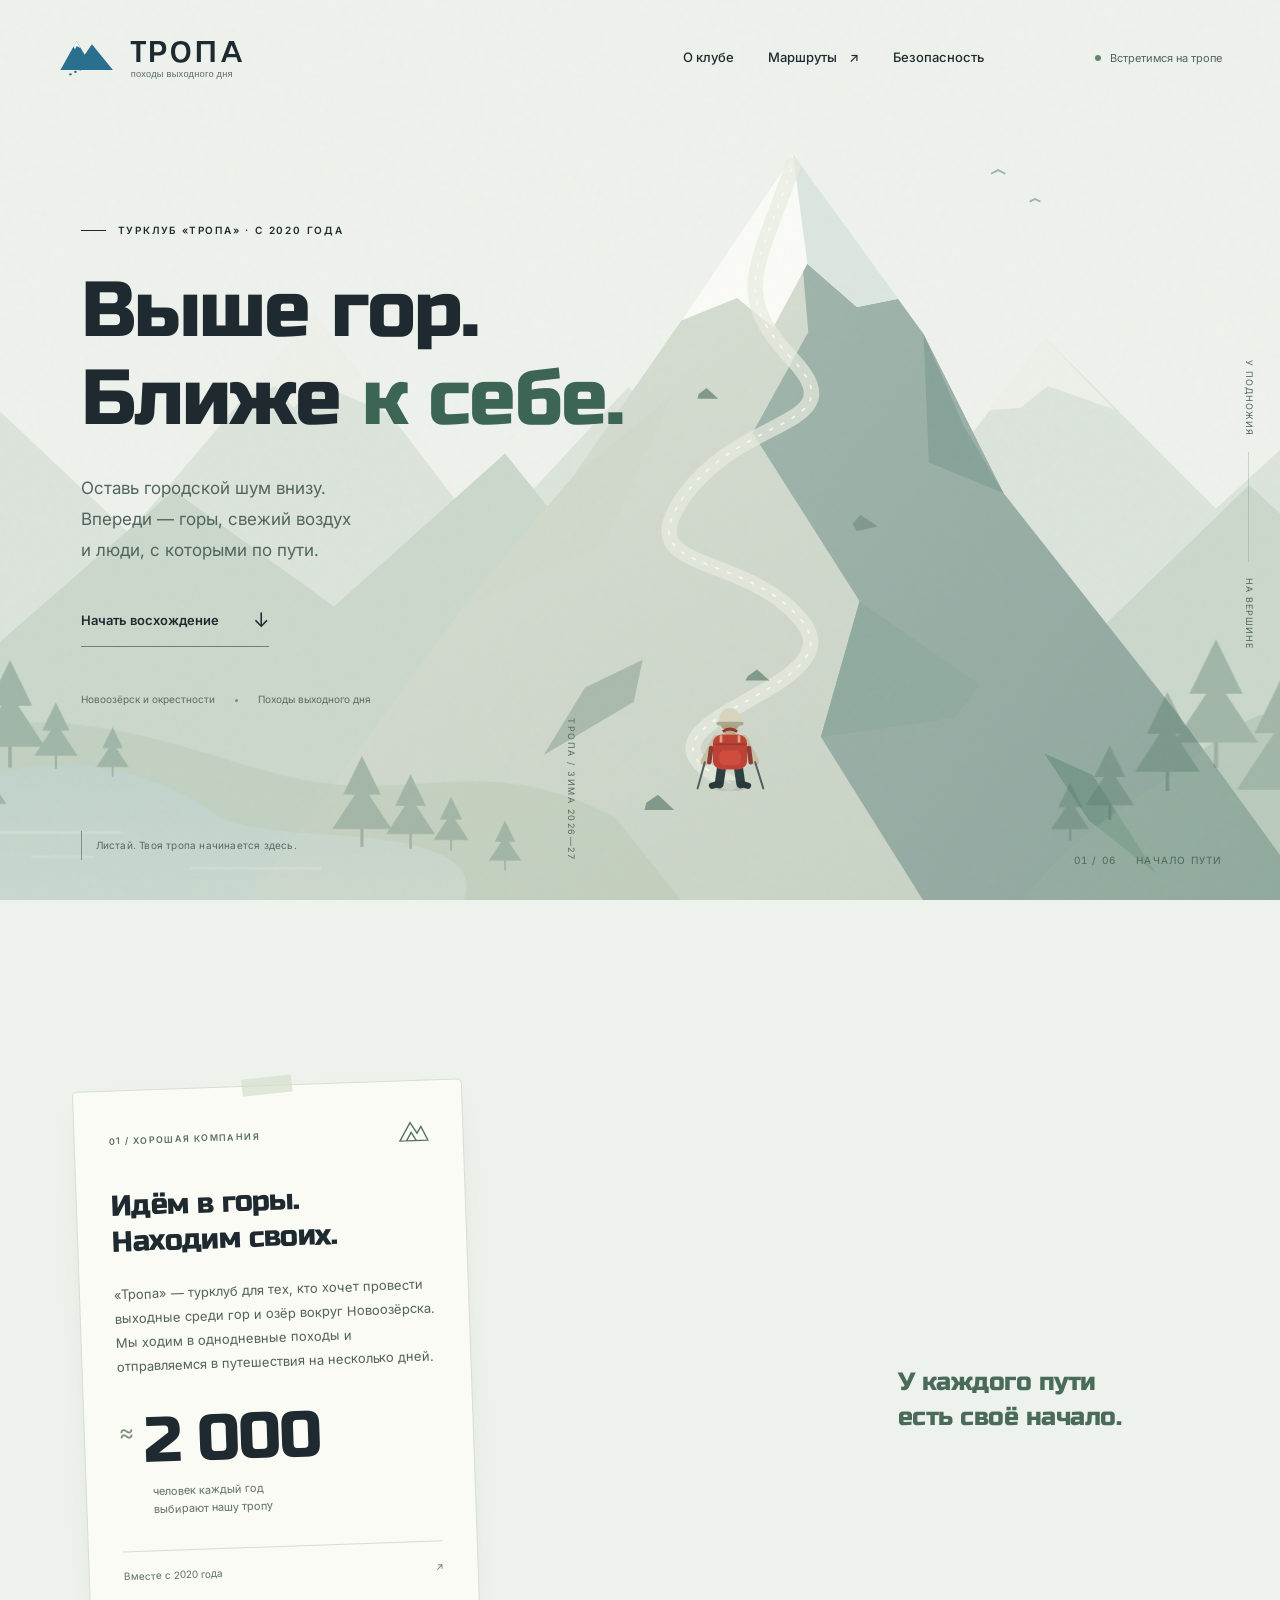
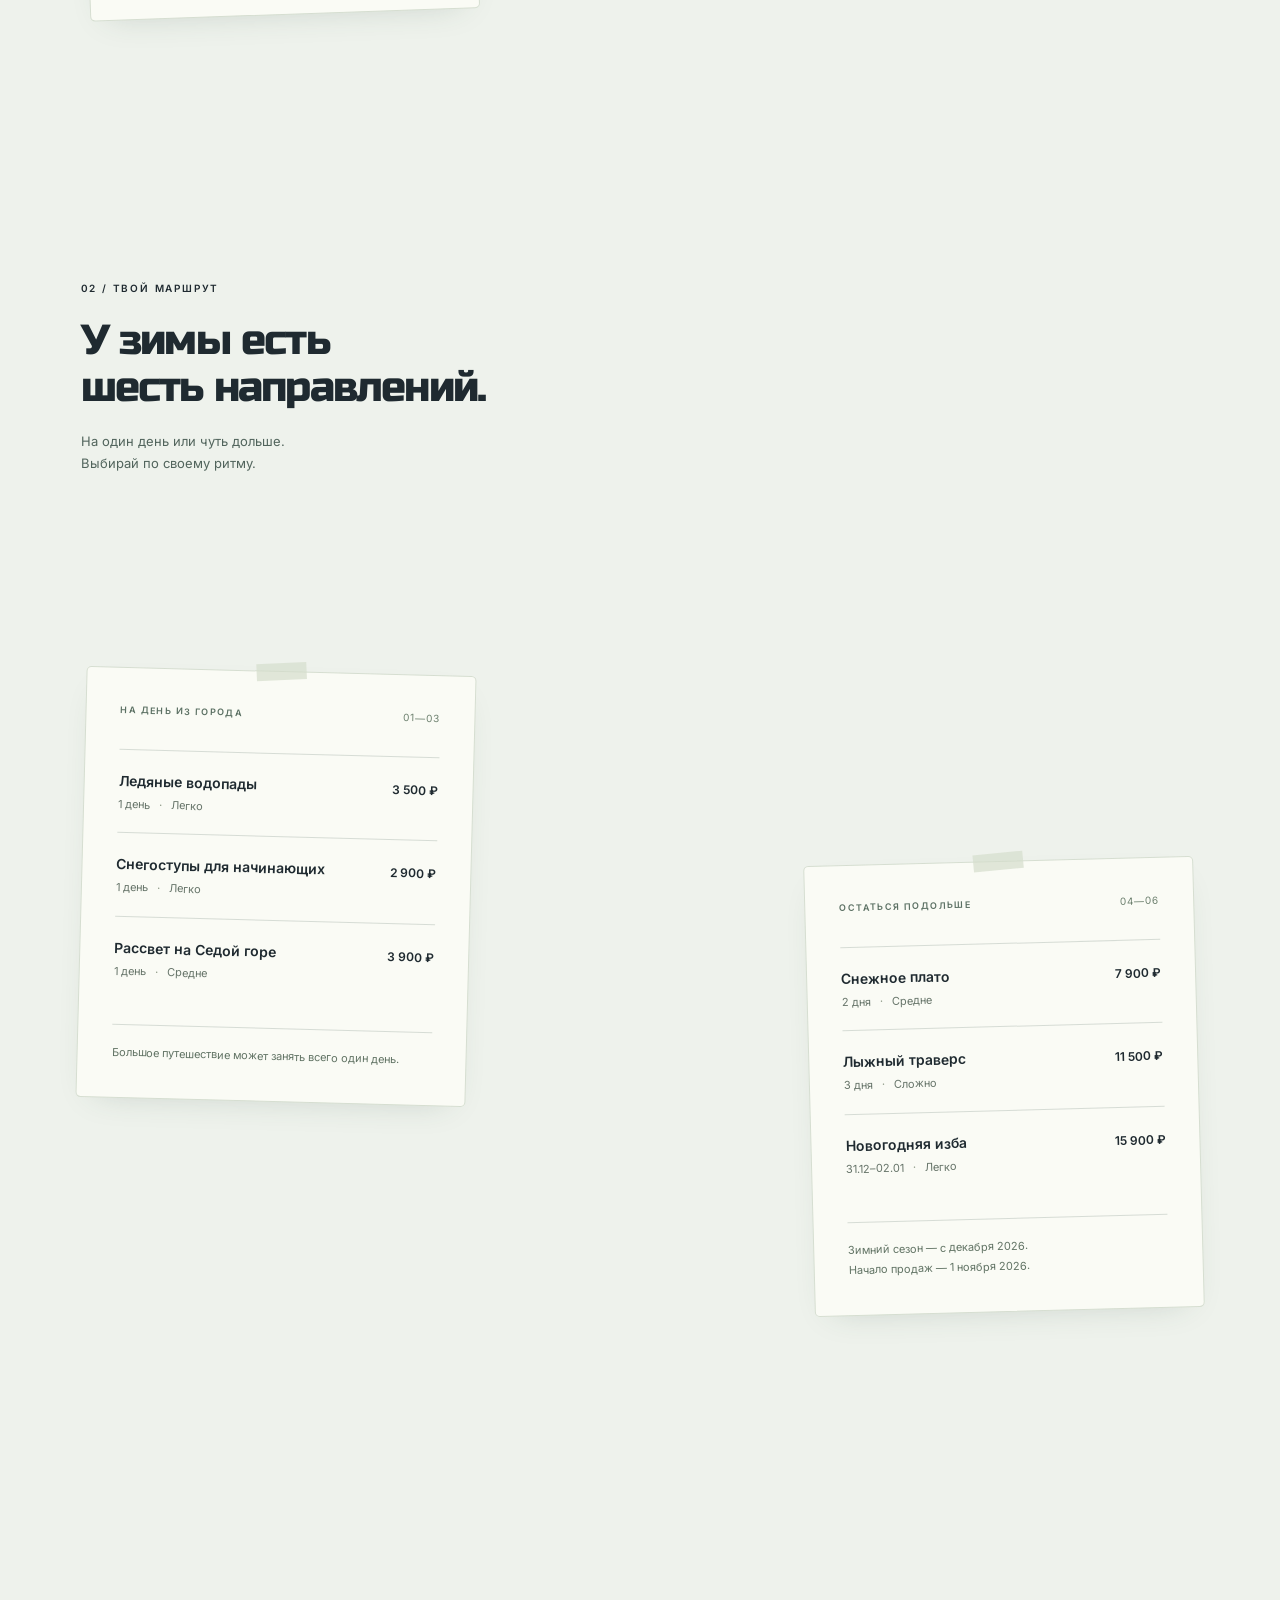
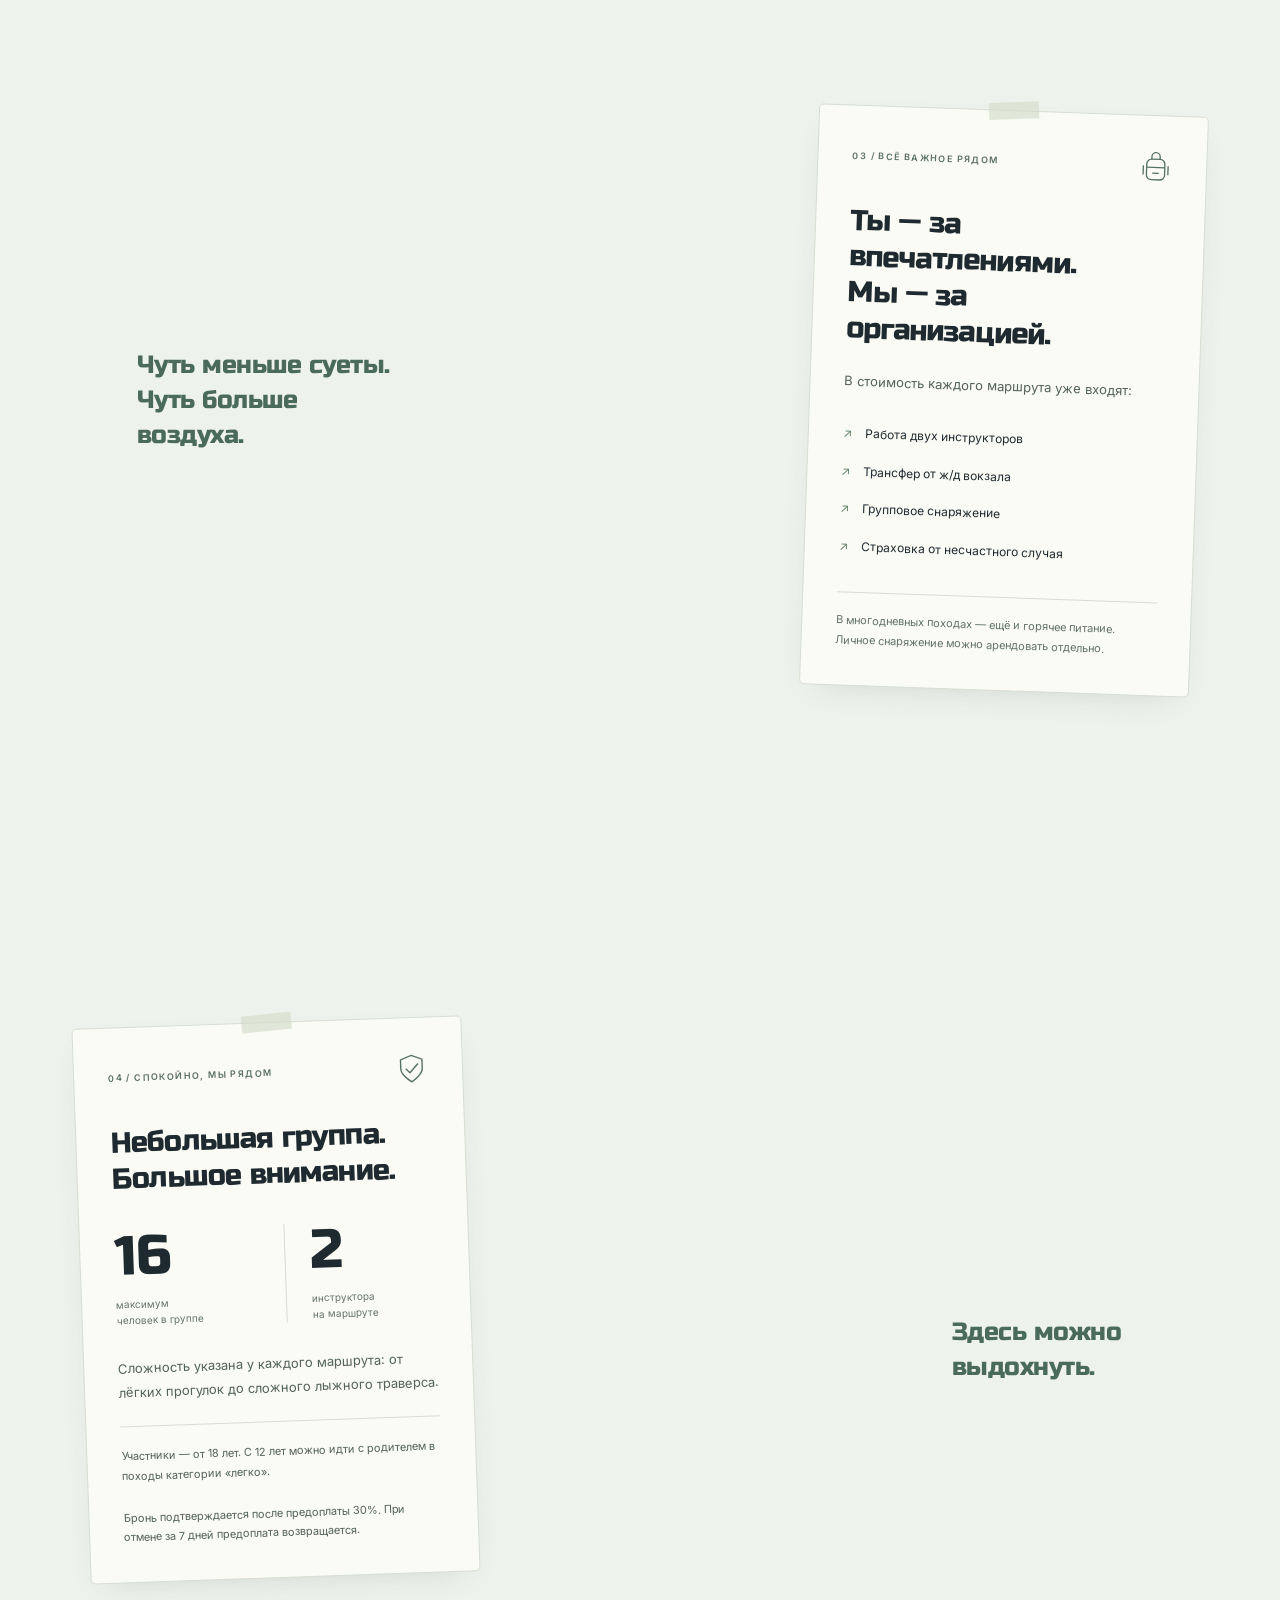
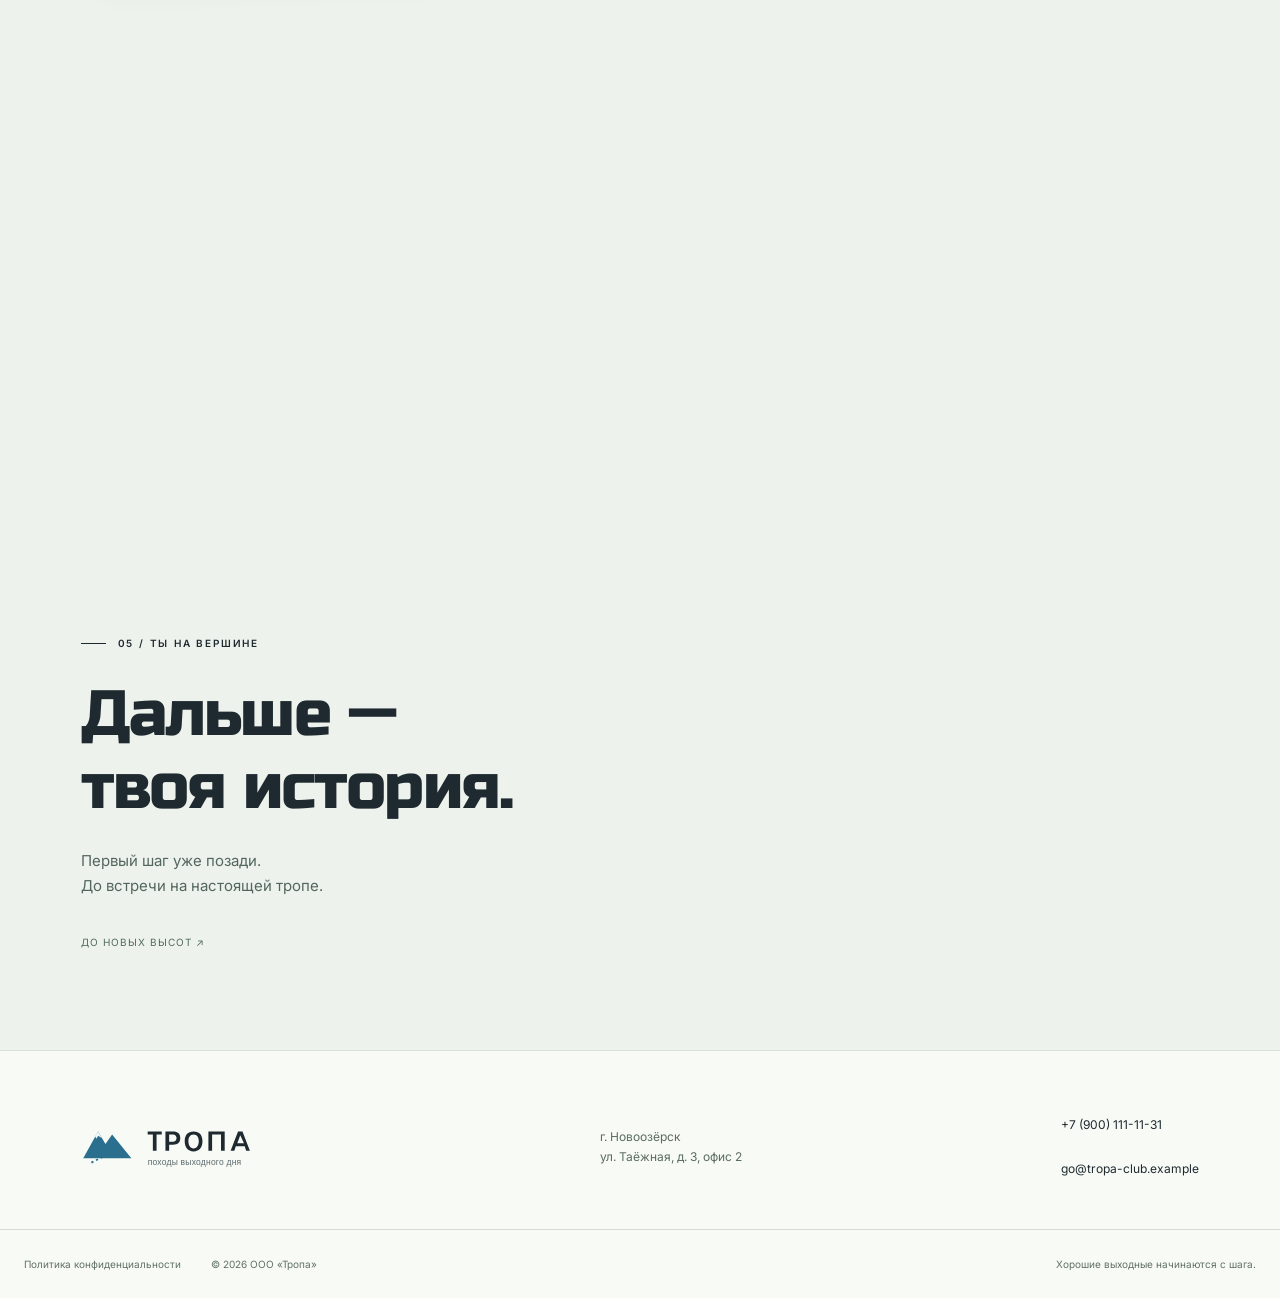
==== index.html @ 3d7d3ee3 "add/index html" ====
<!doctype html>
<html lang="ru">
<head>
  <meta charset="utf-8">
  <meta name="viewport" content="width=device-width, initial-scale=1">
  <meta name="theme-color" content="#eef2ec">
  <title>Тропа — выше гор, ближе к себе</title>
  <meta name="description" content="Турклуб «Тропа»: походы по горам и озёрам вокруг Новоозёрска с 2020 года. Шесть зимних маршрутов, небольшие группы и два инструктора.">
  <meta property="og:type" content="website">
  <meta property="og:locale" content="ru_RU">
  <meta property="og:title" content="Тропа — выше гор, ближе к себе">
  <meta property="og:description" content="Оставь городской шум внизу. Зимние походы по горам и озёрам с турклубом «Тропа».">
  <meta property="og:image" content="img/og-cover.jpg">
  <meta property="og:image:width" content="1200">
  <meta property="og:image:height" content="630">
  <meta property="og:image:alt" content="Горы и красный флаг турклуба «Тропа»">
  <link rel="icon" type="image/svg+xml" href="img/favicon.svg">
  <link rel="preload" href="fonts/Inter-Variable.ttf" as="font" type="font/ttf" crossorigin>
  <link rel="preload" href="fonts/RussoOne-Regular.ttf" as="font" type="font/ttf" crossorigin>
  <link rel="stylesheet" href="css/styles.css">
  <script src="js/main.js" defer></script>
</head>
<body>
  <a class="skip-link" href="#main">Перейти к содержанию</a>
  <header class="site-header">
    <a class="brand" href="index.html" aria-label="Тропа — главная" aria-current="page">
      <img src="img/logo.svg" width="270" height="62" alt="ТРОПА — походы выходного дня">
    </a>
    <nav class="main-nav" aria-label="Главная навигация">
      <a href="#club">О клубе</a>
      <a href="#routes">Маршруты <span aria-hidden="true">↗</span></a>
      <a href="#safety">Безопасность</a>
    </nav>
    <span class="header-note"><i aria-hidden="true"></i> Встретимся на тропе</span>
  </header>

  <main id="main">
    <div class="journey" id="journey">
      <div class="scene" id="scene">
        <div class="sky-high" aria-hidden="true"></div>
        <svg class="landscape" id="landscape" viewBox="0 0 1600 1000" preserveAspectRatio="xMidYMin meet" role="group" aria-label="Турист с красным рюкзаком поднимается по горной тропе к вершине">
          <defs>
            <linearGradient id="rock-light" x1="0" y1="0" x2=".8" y2="1">
              <stop stop-color="#e2e6dc"/><stop offset="1" stop-color="#bac8b7"/>
            </linearGradient>
            <linearGradient id="rock-shadow" x1="0" y1="0" x2="1" y2="1">
              <stop stop-color="#a2b6ad"/><stop offset="1" stop-color="#76948c"/>
            </linearGradient>
            <linearGradient id="water" x1="0" y1="0" x2="0" y2="1">
              <stop stop-color="#accbc8"/><stop offset="1" stop-color="#d2e0d7"/>
            </linearGradient>
            <g id="pine">
              <path d="M0 0v60" stroke="#49685c" stroke-width="3"/>
              <path d="m0-32-19 39h12l-23 35H30L7 7h12Z" fill="currentColor"/>
            </g>
            <g id="cloud-shape" fill="#fff">
              <path d="M0 40c0-17 17-28 34-23C39-7 78-4 86 15c20-12 43-2 45 17 18-6 34 4 34 18H0Z"/>
            </g>
          </defs>

          <g id="terrain">
          <g class="far-ridges" aria-hidden="true">
            <path d="M-120 710 90 458 232 592 438 350 629 600 787 430 1020 678 1250 375 1440 565 1640 382 1760 1000H-120Z" fill="#dce4db"/>
            <path d="m-80 860 362-315 178 129 190-170 187 232 225-160 181 189 234-226 260 240v221H-80Z" fill="#cbd8cc"/>
            <path d="m353 446 85-96 84 110-78-33-29 26-20-24Z" fill="#edf0e9"/>
            <path d="m1186 456 64-81 77 80-74-26-30 24Z" fill="#edf0e9"/>
          </g>

          <g class="mountain" aria-hidden="true">
            <path d="M293 1100 602 676 725 530 846 356 970 172 1115 371 1204 548 1395 790 1610 1100 2000 1900H-600Z" fill="url(#rock-light)"/>
            <path d="M970 172 987 369 925 481 1044 668 1001 819 1177 1100 1450 1900H2200L1395 790 1204 548 1115 371Z" fill="url(#rock-shadow)"/>
            <path d="m970 172-124 184 62-25 40 33 38-71 55 48 46-9Z" fill="#fafbf6"/>
            <path d="m970 172 16 121 55 48 46-9Z" fill="#dce6e1"/>
            <path d="m725 530 111-91-76 168-158 69Z" fill="#d1d9cb"/>
            <path d="m1115 371 6 143 83 34-44-74Z" fill="#87a39a"/>
            <path d="m1044 668 134 93-29 37-148 21Z" fill="#91aba0"/>
            <path d="m803 733-64 31-46 75 100-59Z" fill="#aabaac"/>
            <path d="m1249 837 54 24 70 109-74-58Z" fill="#78988c"/>
            <path d="M900 870C755 800 1045 770 980 690S785 640 850 550S1040 475 970 400S930 300 970 183" stroke="#e9ede0" stroke-width="17" fill="none" opacity=".7" stroke-linecap="round"/>
            <path id="climb-path" d="M900 870C755 800 1045 770 980 690S785 640 850 550S1040 475 970 400S930 300 970 183" stroke="#fcfcf6" stroke-width="2" stroke-dasharray="3 11" fill="none" opacity=".8" stroke-linecap="round"/>
            <g fill="#81998c">
              <path d="m807 892 13-9 18 17h-33Z"/><path d="m1036 582 9-10 19 13-23 5Z"/>
              <path d="m865 438 9-7 13 12h-23Z"/><path d="m920 751 10-7 14 12h-27Z"/>
            </g>
          </g>

          <g class="lowlands" id="lowlands" aria-hidden="true">
            <path d="M-100 868C96 760 221 808 382 856S614 826 772 908L925 1100H-100Z" fill="#b1c5ac"/>
            <path d="M-65 965c133-169 314-118 391-62 46 34 191 13 258 49 42 23 32 74-63 91H-65Z" fill="url(#water)"/>
            <g fill="none" stroke="#e5eee4" stroke-width="3" opacity=".8">
              <path d="M65 925h158m76 40h147M7 1007h248m101 14h119M124 952h69"/>
            </g>
            <path d="M-50 1029c197-53 283 60 459 36s205-34 308 35H-50Z" fill="#91ad91"/>
            <g color="#527964">
              <use href="#pine" transform="translate(100 775) scale(1.3)"/><use href="#pine" transform="translate(151 806) scale(.8)"/>
              <use href="#pine" transform="translate(48 826) scale(1.6)"/><use href="#pine" transform="translate(214 827) scale(.6)"/>
              <use href="#pine" transform="translate(545 889) scale(.9)"/><use href="#pine" transform="translate(590 906) scale(.65)"/>
              <use href="#pine" transform="translate(491 875) scale(1.1)"/><use href="#pine" transform="translate(650 931) scale(.6)"/>
            </g>
            <path d="M1175 1100c57-166 173-199 256-271s197-45 269-17v288Z" fill="#99b49e"/>
            <g color="#547965">
              <use href="#pine" transform="translate(1440 760) scale(1.55)"/><use href="#pine" transform="translate(1386 807) scale(1.2)"/>
              <use href="#pine" transform="translate(1517 802) scale(1.8)"/><use href="#pine" transform="translate(1322 857) scale(.9)"/>
              <use href="#pine" transform="translate(1278 892) scale(.7)"/><use href="#pine" transform="translate(1580 753) scale(1.3)"/>
            </g>
            <g color="#385e4d">
              <use href="#pine" transform="translate(-7 955) scale(2.8)"/><use href="#pine" transform="translate(69 1025) scale(1.8)"/>
              <use href="#pine" transform="translate(1567 978) scale(2.9)"/>
            </g>
            <g class="mobile-landscape">
              <path d="M630 850c81-29 152 28 202 46 23 9 50 9 50 29s-44 39-105 32H630Z" fill="url(#water)"/>
              <path d="M674 901h82m-34 29h90" stroke="#e5eee4" stroke-width="3" fill="none"/>
              <g color="#527964">
                <use href="#pine" transform="translate(736 813) scale(.75)"/>
                <use href="#pine" transform="translate(778 844) scale(.55)"/>
                <use href="#pine" transform="translate(1110 868) scale(.95)"/>
              </g>
            </g>
          </g>

          <g class="clouds" id="clouds" aria-hidden="true">
            <use href="#cloud-shape" transform="translate(310 420) scale(2.3)" opacity=".62"/>
            <use href="#cloud-shape" transform="translate(1090 330) scale(2.2)" opacity=".64"/>
            <use href="#cloud-shape" transform="translate(-70 680) scale(3)" opacity=".8"/>
            <use href="#cloud-shape" transform="translate(1120 760) scale(3.4)" opacity=".75"/>
            <path d="M-120 1070V870c150-90 299-56 374 30 127-65 260-33 293 67 163-101 314-19 350 66 167-115 351-93 431-4 135-114 285-94 392-13v54Z" fill="#f4f8fa" opacity=".75"/>
          </g>

          <g id="summit-flag" class="summit-flag">
            <g aria-hidden="true">
              <path d="M972 183V28" stroke="#455b57" stroke-width="4" stroke-linecap="round"/>
              <circle cx="972" cy="27" r="4" fill="#455b57"/>
              <path d="M971 35H718l22 35-22 35h253Z" fill="#b83e32"/>
              <path d="m961 35 10 8v62h-10Z" fill="#a03129"/>
            </g>
            <foreignObject x="741" y="30" width="218" height="80">
              <a xmlns="http://www.w3.org/1999/xhtml" class="flag-link" href="" aria-disabled="true" tabindex="-1" onclick="return false">Выбрать маршрут <span aria-hidden="true">↗</span></a>
            </foreignObject>
          </g>

          <g id="hiker" transform="translate(900 870)" aria-hidden="true">
            <ellipse cx="0" cy="3" rx="23" ry="6" fill="#52685a" opacity=".18"/>
            <g id="hiker-body">
              <g id="leg-left"><path d="m-9-20-3 21" stroke="#293e3d" stroke-width="10" stroke-linecap="round"/><path d="m-13 1-7 2" stroke="#263736" stroke-width="7" stroke-linecap="round"/></g>
              <g id="leg-right"><path d="m9-20 3 21" stroke="#293e3d" stroke-width="10" stroke-linecap="round"/><path d="m13 1 7 2" stroke="#263736" stroke-width="7" stroke-linecap="round"/></g>
              <path d="m-15-49-13 25m43-25 13 25" stroke="#c8bfa2" stroke-width="9" stroke-linecap="round"/>
              <path d="m-28-23-8 29m64-29 9 29" stroke="#50605a" stroke-width="2.2" stroke-linecap="round"/>
              <path d="M-15-52Q0-62 15-52l5 32h-40Z" fill="#d6cbb0"/>
              <path d="M-6-63v9H6v-9" fill="#c6a68a"/>
              <circle cy="-68" r="11" fill="#bb997b"/>
              <path d="M-12-66v-5a12 12 0 0 1 24 0v5Z" fill="#d8d4bc"/>
              <path d="M-13-66h26" stroke="#a6a98d" stroke-width="4" stroke-linecap="round"/>
              <rect x="-19" y="-54" width="38" height="39" rx="10" fill="#bd4034"/>
              <path d="M-17-43h34" stroke="#983a31" stroke-width="2"/>
              <rect x="-12" y="-36" width="24" height="16" rx="5" fill="#d04b3c"/>
              <path d="M-10-53v8m20-8v8" stroke="#e9a17e" stroke-width="3"/>
              <path d="M-8-57q8-6 16 0" stroke="#823c32" stroke-width="3" fill="none"/>
              <path d="m-21-39-2 16m44-16 2 16" stroke="#8d3c32" stroke-width="5" stroke-linecap="round"/>
            </g>
          </g>
          <g aria-hidden="true" stroke="#6e8880" stroke-width="2" fill="none" opacity=".6">
            <path d="m1190 193 8-4 8 4m27 31 6-3 6 3"/>
          </g>
          </g>
        </svg>
        <div class="scene-grain" aria-hidden="true"></div>
        <div class="journey-meter" aria-hidden="true"><span>У подножия</span><div><i id="progress-fill"></i></div><span>На вершине</span></div>
        <div class="scene-caption" aria-hidden="true"><span id="scene-number">01 / 06</span><span id="scene-label">Начало пути</span></div>
      </div>

      <section class="chapter hero" aria-labelledby="hero-title" data-stage="Начало пути">
        <div class="hero-copy">
          <p class="eyebrow"><span class="small-rule"></span> Турклуб «Тропа» · с 2020 года</p>
          <h1 id="hero-title">Выше гор.<br>Ближе <span>к себе.</span></h1>
          <p class="hero-intro">Оставь городской шум внизу.<br>Впереди — горы, свежий воздух<br>и люди, с которыми по пути.</p>
          <a class="text-link hero-link" href="#club">Начать восхождение <span aria-hidden="true">↓</span></a>
          <div class="hero-details"><span>Новоозёрск и окрестности</span><span>Походы выходного дня</span></div>
        </div>
        <div class="scroll-cue" aria-hidden="true"><span class="scroll-line"></span> Листай. Твоя тропа начинается здесь.</div>
        <span class="hero-coordinate" aria-hidden="true">ТРОПА / ЗИМА 2026—27</span>
      </section>

      <section class="chapter chapter-club" id="club" aria-labelledby="club-title" data-stage="Хорошая компания">
        <article class="story-card card-left reveal" style="--tilt:-2deg">
          <div class="card-top"><span class="eyebrow">01 / Хорошая компания</span><svg viewBox="0 0 40 40" class="card-icon" aria-hidden="true"><path d="m5 31 13-22 8 13 5-8 8 17ZM13 31l6-10 6 10" fill="none" stroke="currentColor" stroke-width="1.7"/></svg></div>
          <h2 id="club-title">Идём в горы.<br>Находим своих.</h2>
          <p>«Тропа» — турклуб для тех, кто хочет провести выходные среди гор и озёр вокруг Новоозёрска. Мы ходим в однодневные походы и отправляемся в путешествия на несколько дней.</p>
          <div class="club-stat"><strong>2 000<span>≈</span></strong><span>человек каждый год<br>выбирают нашу тропу</span></div>
          <div class="card-foot"><span>Вместе с 2020 года</span><span aria-hidden="true">↗</span></div>
        </article>
        <p class="landscape-note note-right reveal">У каждого пути<br>есть своё начало.</p>
      </section>

      <section class="chapter chapter-routes" id="routes" aria-labelledby="routes-title" data-stage="Твой маршрут">
        <div class="route-heading reveal">
          <p class="eyebrow">02 / Твой маршрут</p>
          <h2 id="routes-title">У зимы есть<br>шесть направлений.</h2>
          <p>На один день или чуть дольше.<br>Выбирай по своему ритму.</p>
        </div>
        <article class="story-card route-card card-left reveal" style="--tilt:1.5deg">
          <div class="card-top"><span class="eyebrow">На день из города</span><span class="route-count">01—03</span></div>
          <ul class="route-list">
            <li><div><h3>Ледяные водопады</h3><p>1 день <span>·</span> Легко</p></div><span class="route-price">3 500 ₽</span></li>
            <li><div><h3>Снегоступы для начинающих</h3><p>1 день <span>·</span> Легко</p></div><span class="route-price">2 900 ₽</span></li>
            <li><div><h3>Рассвет на Седой горе</h3><p>1 день <span>·</span> Средне</p></div><span class="route-price">3 900 ₽</span></li>
          </ul>
          <p class="card-aside">Большое путешествие может занять всего один день.</p>
        </article>
        <article class="story-card route-card card-right reveal" style="--tilt:-1.5deg">
          <div class="card-top"><span class="eyebrow">Остаться подольше</span><span class="route-count">04—06</span></div>
          <ul class="route-list">
            <li><div><h3>Снежное плато</h3><p>2 дня <span>·</span> Средне</p></div><span class="route-price">7 900 ₽</span></li>
            <li><div><h3>Лыжный траверс</h3><p>3 дня <span>·</span> Сложно</p></div><span class="route-price">11 500 ₽</span></li>
            <li><div><h3>Новогодняя изба</h3><p>31.12–02.01 <span>·</span> Легко</p></div><span class="route-price">15 900 ₽</span></li>
          </ul>
          <p class="card-aside">Зимний сезон — с декабря 2026.<br>Начало продаж — 1 ноября 2026.</p>
        </article>
      </section>

      <section class="chapter chapter-care" id="care" aria-labelledby="care-title" data-stage="Всё важное рядом">
        <p class="landscape-note note-left reveal">Чуть меньше суеты.<br>Чуть больше воздуха.</p>
        <article class="story-card card-right reveal" style="--tilt:2deg">
          <div class="card-top"><span class="eyebrow">03 / Всё важное рядом</span><svg class="card-icon" viewBox="0 0 40 40" fill="none" stroke="currentColor" stroke-width="1.6" aria-hidden="true"><rect x="9" y="11" width="22" height="25" rx="6"/><path d="M15 11V8a5 5 0 0 1 10 0v3M9 21h22m-15 7h8M5 19v11m30-11v11"/></svg></div>
          <h2 id="care-title">Ты — за впечатлениями.<br>Мы — за организацией.</h2>
          <p>В стоимость каждого маршрута уже входят:</p>
          <ul class="included-list">
            <li><span aria-hidden="true">↗</span> Работа двух инструкторов</li>
            <li><span aria-hidden="true">↗</span> Трансфер от ж/д вокзала</li>
            <li><span aria-hidden="true">↗</span> Групповое снаряжение</li>
            <li><span aria-hidden="true">↗</span> Страховка от несчастного случая</li>
          </ul>
          <p class="card-aside">В многодневных походах — ещё и горячее питание. Личное снаряжение можно арендовать отдельно.</p>
        </article>
      </section>

      <section class="chapter chapter-safety" id="safety" aria-labelledby="safety-title" data-stage="Спокойно, мы рядом">
        <article class="story-card card-left reveal" style="--tilt:-2deg">
          <div class="card-top"><span class="eyebrow">04 / Спокойно, мы рядом</span><svg class="card-icon" viewBox="0 0 40 40" fill="none" stroke="currentColor" stroke-width="1.7" aria-hidden="true"><path d="M20 4 33 9v11c0 8-13 16-13 16S7 28 7 20V9Z"/><path d="m13 20 5 5 10-11"/></svg></div>
          <h2 id="safety-title">Небольшая группа.<br>Большое внимание.</h2>
          <div class="group-stats"><div><strong>16</strong><span>максимум<br>человек в группе</span></div><div><strong>2</strong><span>инструктора<br>на маршруте</span></div></div>
          <p>Сложность указана у каждого маршрута: от лёгких прогулок до сложного лыжного траверса.</p>
          <div class="conditions">
            <p>Участники — от 18 лет. С 12 лет можно идти с родителем в походы категории «легко».</p>
            <p>Бронь подтверждается после предоплаты 30%. При отмене за 7 дней предоплата возвращается.</p>
          </div>
        </article>
        <p class="landscape-note note-right reveal">Здесь можно<br>выдохнуть.</p>
      </section>

      <section class="chapter chapter-summit" id="summit" aria-labelledby="summit-title" data-stage="Ты на вершине">
        <div class="summit-copy reveal">
          <p class="eyebrow"><span class="small-rule"></span> 05 / Ты на вершине</p>
          <h2 id="summit-title">Дальше —<br>твоя история.</h2>
          <p>Первый шаг уже позади.<br>До встречи на настоящей тропе.</p>
          <span class="summit-mark" aria-hidden="true">До новых высот ↗</span>
          <noscript><span class="static-flag">Выбрать маршрут ↗</span></noscript>
        </div>
      </section>
    </div>
  </main>

  <footer class="site-footer">
    <div class="footer-main">
      <a class="brand footer-brand" href="index.html" aria-label="Тропа — главная"><img src="img/logo.svg" width="270" height="62" alt="ТРОПА — походы выходного дня" loading="lazy"></a>
      <p class="footer-address">г. Новоозёрск<br>ул. Таёжная, д. 3, офис 2</p>
      <div class="footer-contacts"><a href="tel:+79001111131">+7 (900) 111-11-31</a><a href="mailto:go@tropa-club.example">go@tropa-club.example</a></div>
    </div>
    <div class="footer-bottom"><a href="privacy.html">Политика конфиденциальности</a><span>© 2026 ООО «Тропа»</span><span class="footer-motto">Хорошие выходные начинаются с шага.</span></div>
  </footer>
</body>
</html>
---- css/styles.css ----
@font-face{font-family:Inter;src:url("../fonts/Inter-Variable.ttf") format("truetype");font-style:normal;font-weight:100 900;font-display:swap}
@font-face{font-family:"Russo One";src:url("../fonts/RussoOne-Regular.ttf") format("truetype");font-style:normal;font-weight:400;font-display:swap}
:root{--ink:#1f2a30;--muted:#53655f;--blue:#2b6f8f;--paper:#f4f8fa;--red:#b83e32;--line:rgba(40,67,55,.17);--heading:"Russo One",Arial,sans-serif;--body:Inter,Arial,sans-serif}
*{box-sizing:border-box}
html{scroll-behavior:smooth;scroll-padding-top:36px}
body{margin:0;background:#eef2ec;color:var(--ink);font-family:var(--body);font-size:15px;line-height:1.65;-webkit-font-smoothing:antialiased}
a{color:inherit;text-decoration:none}
a:focus-visible{outline:3px solid var(--blue);outline-offset:5px;border-radius:3px}
::selection{background:#bdd6cc;color:#172e29}
img,svg{vertical-align:middle}
button,a{-webkit-tap-highlight-color:transparent}
.skip-link{position:fixed;left:16px;top:12px;z-index:30;padding:12px 20px;background:#fff;transform:translateY(-160%)}
.skip-link:focus{transform:translateY(0)}
.site-header{position:absolute;top:0;left:0;width:100%;height:116px;z-index:5;padding:22px 4.5%;display:flex;align-items:center;justify-content:space-between;gap:30px}
.brand{display:inline-flex;align-items:center;min-height:44px;flex:none}
.brand img{width:218px;height:auto}
.main-nav{display:flex;gap:34px;margin-left:auto;margin-right:7%}
.main-nav a{display:flex;align-items:center;gap:12px;min-height:44px;font-size:13px;font-weight:500;transition:color .2s}
.main-nav a:hover,.footer-contacts a:hover,.footer-bottom a:hover{color:var(--blue)}
.header-note{display:flex;align-items:center;gap:9px;color:#52635a;font-size:11px}
.header-note i{width:6px;height:6px;border-radius:50%;background:#66866c}
.journey{position:relative;isolation:isolate}
.scene{position:fixed;top:0;left:0;width:100%;height:100vh;height:100svh;overflow:hidden;background:#eef2ec;z-index:-1;pointer-events:none}
.sky-high{position:absolute;inset:0;background:linear-gradient(#d9e9f0,#e9f0ef 65%,#f4f8fa);opacity:0}
.landscape{position:absolute;inset:0;width:100%;height:100%}
.scene-grain{position:absolute;inset:0;opacity:.13;background-image:url("data:image/svg+xml,%3Csvg viewBox='0 0 180 180' xmlns='http://www.w3.org/2000/svg'%3E%3Cfilter id='n'%3E%3CfeTurbulence type='fractalNoise' baseFrequency='.8' numOctaves='3' stitchTiles='stitch'/%3E%3C/filter%3E%3Cpath fill='%23647665' opacity='.25' filter='url(%23n)' d='M0 0h180v180H0z'/%3E%3C/svg%3E");pointer-events:none}
.clouds{opacity:0}
.summit-flag{opacity:0}
.flag-link{display:flex;align-items:center;justify-content:center;gap:10px;width:100%;height:100%;font-family:var(--body);font-weight:600;font-size:17px;line-height:1.2;color:white;pointer-events:none;cursor:default}
.mobile-landscape{display:none}
.flag-link:focus-visible{outline-color:white;outline-offset:-4px}
.journey-meter{position:absolute;right:24px;top:40%;display:flex;flex-direction:column;align-items:center;gap:16px;color:#51665b;font-size:9px;letter-spacing:1px;text-transform:uppercase}
.journey-meter>span{writing-mode:vertical-rl}
.journey-meter>div{height:110px;width:1px;background:#6d89724a;position:relative}
.journey-meter i{position:absolute;left:-1px;top:0;width:3px;height:100%;background:#526e60;transform:scaleY(0);transform-origin:top}
.scene-caption{position:absolute;bottom:32px;right:4.5%;display:flex;gap:20px;font-size:10px;color:#4e685a;text-transform:uppercase;letter-spacing:1.2px}
.scene-caption span:first-child{font-variant-numeric:tabular-nums}
.chapter{position:relative;min-height:100vh;min-height:100svh;padding:100px 6.3%;display:flex;align-items:center;justify-content:space-between;gap:50px;pointer-events:none}
.hero-copy,.story-card,.route-heading,.summit-copy,.landscape-note{pointer-events:auto}
.hero{padding-top:170px;padding-bottom:140px;align-items:center}
.hero-copy{max-width:650px}
.eyebrow{display:flex;align-items:center;gap:12px;margin:0 0 28px;font-size:10px;font-weight:600;letter-spacing:1.8px;text-transform:uppercase}
.small-rule{width:25px;height:1px;background:currentColor;flex:none}
h1,h2,h3,p{margin-top:0}
h1,h2{font-family:var(--heading);font-weight:400;letter-spacing:-1.8px;line-height:1.13}
h1{font-size:clamp(52px,6.1vw,96px);margin-bottom:30px}
h1 span{color:#3d6556}
.hero-intro{font-size:17px;line-height:1.8;color:#52655d;margin-bottom:30px}
.text-link{display:inline-flex;align-items:center;justify-content:space-between;gap:34px;min-height:48px;padding:9px 0;border-bottom:1px solid #6f8174;font-size:13px;font-weight:600}
.text-link span{font-size:20px;font-weight:400}
.hero-link:hover{color:var(--blue)}
.hero-details{display:flex;flex-wrap:wrap;gap:20px;margin-top:44px;font-size:10px;color:#5b6c61}
.hero-details span+span:before{content:"";display:inline-block;width:3px;height:3px;border-radius:50%;background:#7c8c7d;vertical-align:middle;margin-right:20px}
.scroll-cue{position:absolute;bottom:40px;left:6.3%;display:flex;align-items:center;gap:14px;color:#566b60;font-size:10px;letter-spacing:.2px}
.scroll-line{height:29px;width:1px;background:#7d9282}
.hero-coordinate{position:absolute;bottom:40px;left:44%;font-size:9px;letter-spacing:1.5px;color:#546d5d;writing-mode:vertical-rl}
.story-card{width:390px;max-width:100%;flex-shrink:0;padding:34px;background:#fafbf5;border:1px solid #d6ded1;border-radius:5px;box-shadow:0 12px 35px -20px #34544240;transform:rotate(var(--tilt,0deg));position:relative}
.story-card:before{content:"";position:absolute;left:50%;top:-9px;width:50px;height:17px;background:#d4ddcaa8;transform:translateX(-50%) rotate(-4deg)}
.card-right{margin-left:auto}
.card-top{display:flex;align-items:center;justify-content:space-between;gap:10px;margin-bottom:30px}
.card-top .eyebrow{font-size:9px;letter-spacing:1.4px;margin:0;color:#5b7063}
.card-icon{width:33px;height:33px;flex:none;color:#567260}
.story-card h2{font-size:29px;line-height:1.24;letter-spacing:-.8px;margin-bottom:22px}
.story-card p{font-size:13px;line-height:1.85;color:#526259;margin-bottom:22px}
.club-stat{display:flex;flex-direction:column;gap:10px;margin:32px 0}
.club-stat strong{font-family:var(--heading);font-weight:400;line-height:1;font-size:64px;letter-spacing:-2px;display:flex;gap:12px;align-items:start}
.club-stat strong>span{font-family:var(--body);font-size:24px;color:#839282;order:-1;line-height:1.8}
.club-stat>span{font-size:11px;line-height:1.6;color:#627164;padding-left:32px}
.card-foot{padding-top:16px;border-top:1px solid var(--line);display:flex;justify-content:space-between;font-size:10px;color:#5c7160}
.landscape-note{font-family:var(--heading);font-size:25px;line-height:1.4;letter-spacing:-.5px;color:#4a6b5a;max-width:270px}
.note-right{margin:100px 7% 0 auto}
.note-left{margin:0 auto 0 5%}
.chapter-routes{display:grid;grid-template-columns:1fr 1fr;align-items:start;gap:75px 100px;min-height:150vh;min-height:150svh;padding-top:80px;padding-bottom:130px}
.route-heading{grid-column:1/3}
.route-heading .eyebrow{margin-bottom:20px}
.route-heading h2{font-size:42px;margin-bottom:20px}
.route-heading p:last-child{font-size:13px;color:#51645c}
.route-card{width:390px}
.route-card.card-right{margin-top:190px}
.route-count{font-size:10px;color:#6d806f;letter-spacing:1px}
.route-list{list-style:none;padding:0;margin:0 0 25px}
.route-list li{display:flex;justify-content:space-between;align-items:start;gap:14px;padding:20px 0;border-top:1px solid var(--line)}
.route-list h3{font-size:14px;line-height:1.5;font-weight:600;max-width:210px;margin:0 0 5px}
.route-list p{font-size:11px;line-height:1.5;margin:0;color:#667469}
.route-list p span{padding:0 6px;color:#85917e}
.route-price{white-space:nowrap;font-size:12px;font-weight:600;padding-top:3px}
.story-card .card-aside{font-size:11px;line-height:1.8;color:#617364;margin:0;padding-top:18px;border-top:1px solid var(--line)}
.included-list{list-style:none;padding:0;margin:0 0 26px;font-size:12px}
.included-list li{display:flex;gap:13px;align-items:baseline;padding:9px 0}
.included-list span{color:#66866b}
.group-stats{display:grid;grid-template-columns:1fr 1fr;gap:20px;margin:32px 0 28px}
.group-stats>div{display:flex;flex-direction:column;gap:12px}
.group-stats>div+div{border-left:1px solid var(--line);padding-left:25px}
.group-stats strong{font-family:var(--heading);font-size:55px;font-weight:400;line-height:1}
.group-stats span{font-size:10px;color:#657468;line-height:1.6}
.conditions{border-top:1px solid var(--line);padding-top:20px}
.conditions p{font-size:11px;line-height:1.8}
.conditions p:last-child{margin-bottom:0}
.chapter-summit{min-height:100vh;min-height:100svh;align-items:end;padding-bottom:100px}
.summit-copy h2{font-size:clamp(45px,5vw,72px);margin-bottom:25px}
.summit-copy p:not(.eyebrow){font-size:15px;color:#53665e}
.summit-mark{display:block;margin-top:35px;font-size:10px;letter-spacing:1px;text-transform:uppercase;color:#526b5f}
.static-flag{display:inline-block;margin-top:24px;padding:16px 25px;background:var(--red);color:#fff;font-size:14px;font-weight:600;border-right:4px solid #455b57}
.js-ready .reveal{opacity:0;transform:translateY(34px) rotate(var(--tilt,0deg));transition:opacity .7s ease,transform .7s ease}
.js-ready .reveal.is-visible{opacity:1;transform:translateY(0) rotate(var(--tilt,0deg))}
.site-footer{position:relative;z-index:2;background:#f8faf5;border-top:1px solid #d9e1d6}
.footer-main{display:flex;justify-content:space-between;align-items:center;gap:32px;padding:52px 6.3% 38px}
.footer-brand img{width:200px}
.footer-address{margin:0;color:#5a6c60;font-size:12px}
.footer-contacts{display:flex;flex-direction:column;align-items:flex-start;font-size:12px}
.footer-contacts a{min-height:44px;display:flex;align-items:center}
.footer-bottom{display:flex;align-items:center;gap:30px;border-top:1px solid var(--line);padding:12px 24px;font-size:10px;color:#607164}
.footer-bottom>a{display:flex;align-items:center;min-height:44px}
.footer-motto{margin-left:auto}
.privacy-page{background:#f4f8fa}
.site-header.privacy-header{position:relative;padding-left:18px;padding-right:36px;border-bottom:1px solid #dee5e7;height:110px}
.back-link{display:inline-flex;align-items:center;gap:12px;min-height:44px;font-size:12px}
.privacy-main{max-width:850px;margin:0 auto;padding:75px 32px 100px}
.privacy-main h1{font-size:clamp(30px,4.5vw,52px);line-height:1.2;letter-spacing:-1px;margin-bottom:25px;overflow-wrap:anywhere}
.privacy-lead{font-size:15px;color:#53636c}
.policy-meta{display:flex;flex-wrap:wrap;gap:12px 25px;border-bottom:1px solid #dce3e6;padding:5px 0 30px;font-size:11px;color:#65747b}
.policy-section{margin-top:38px;scroll-margin-top:25px}
.policy-section h2{font-family:var(--body);font-size:20px;font-weight:600;letter-spacing:-.4px;line-height:1.5;margin-bottom:15px}
.policy-section p,.policy-section li{font-size:14px;line-height:1.85;color:#45565e}
.policy-section li{margin-bottom:9px}
.policy-section ul{padding-left:22px}
.policy-section a{color:#2b6f8f;text-decoration:underline;text-underline-offset:3px;overflow-wrap:anywhere}
.policy-note{padding:22px 25px;background:#e9f0f2;border-left:2px solid #2b6f8f;margin:32px 0;color:#4d626d;font-size:13px;line-height:1.8}
.operator-details{display:grid;grid-template-columns:130px 1fr;font-size:13px;gap:12px 20px;padding:20px 0}
.operator-details dt{color:#65747b}
.operator-details dd{margin:0;overflow-wrap:anywhere}
@media(min-width:1600px){.chapter{padding-left:max(8%,calc((100vw - 1400px)/2));padding-right:max(8%,calc((100vw - 1400px)/2))}.hero-copy{max-width:750px}.story-card{width:430px;padding:38px}.route-card{width:430px}.hero{padding-top:160px}.story-card p{font-size:14px}}
@media(max-width:1100px){.header-note{display:none}.main-nav{margin:0;gap:25px}.site-header{padding-left:4%;padding-right:4%}.chapter{padding-left:5%;padding-right:5%;gap:28px}.story-card{width:340px;padding:27px}.story-card h2{font-size:25px}.landscape-note{font-size:22px;max-width:210px}.note-right{margin-right:3%}.chapter-routes{column-gap:35px}.route-list h3{font-size:12px}.route-list p{font-size:10px}.route-price{font-size:11px}.journey-meter{right:13px}.hero-details{gap:12px}.hero-details span+span:before{margin-right:12px}.hero-coordinate{display:none}}
@media(max-width:760px){
  html{scroll-padding-top:20px}
  .site-header{height:90px;padding:18px 22px;gap:15px}
  .brand img{width:180px}
  .main-nav{gap:0}
  .main-nav a{font-size:11px}
  .main-nav a:not([href="#routes"]){display:none}
  .chapter{padding:110px 25px;min-height:110svh;display:flex;flex-direction:column;align-items:flex-start;justify-content:center;gap:60px}
  .hero{padding-top:140px;padding-bottom:100px;min-height:100svh;justify-content:flex-start}
  .hero-copy{max-width:450px}
  .hero .eyebrow{font-size:8px;letter-spacing:1.3px;gap:9px;margin-bottom:24px}
  h1{font-size:clamp(43px,8.2vw,60px);letter-spacing:-1.5px;margin-bottom:22px}
  .hero-intro{font-size:13px;line-height:1.8;margin-bottom:24px}
  .text-link{font-size:11px;gap:28px}
  .hero-details{margin-top:26px;font-size:8px}
  .hero-details span+span:before{margin-right:10px}
  .scroll-cue{left:25px;bottom:30px;font-size:8px;gap:9px;max-width:75%}
  .scene-caption{right:20px;bottom:18px;font-size:8px}
  .scene-caption span:last-child{display:none}
  .journey-meter{display:none}
  .mobile-landscape{display:initial}
  .story-card{width:350px;max-width:calc(100vw - 60px);padding:27px}
  .card-right{margin-left:auto}
  .card-top{margin-bottom:24px}
  .story-card h2{font-size:27px}
  .story-card p{font-size:12px}
  .club-stat{margin:25px 0}
  .club-stat strong{font-size:58px}
  .landscape-note{font-size:22px;margin:0;align-self:flex-end;max-width:220px}
  .note-left{align-self:flex-start}
  .chapter-club{padding-top:40svh}
  .chapter-routes{min-height:auto;padding-top:140px;padding-bottom:160px;gap:80px}
  .route-heading{max-width:320px}
  .route-heading h2{font-size:34px}
  .route-heading p:last-child{font-size:12px}
  .route-card.card-right{margin-top:40px}
  .route-list h3{font-size:13px}
  .route-list p{font-size:10px}
  .route-price{font-size:11px}
  .chapter-care{padding-top:32svh;padding-bottom:100px}
  .chapter-care .landscape-note{order:2;align-self:flex-start}
  .chapter-safety{padding-top:34svh;padding-bottom:100px}
  .chapter-summit{padding-top:55svh;padding-bottom:80px;justify-content:flex-end;min-height:100svh}
  .summit-copy h2{font-size:44px}
  .summit-copy .eyebrow{font-size:8px;letter-spacing:1.4px;margin-bottom:20px}
  .summit-copy p:not(.eyebrow){font-size:13px}
  .flag-link{font-size:20px}
  .footer-main{padding:36px 25px;display:grid;grid-template-columns:1fr;gap:24px}
  .footer-brand img{width:180px}
  .footer-address{font-size:11px}
  .footer-contacts{font-size:12px}
  .footer-bottom{padding:12px 24px 20px;gap:5px;flex-wrap:wrap}
  .footer-bottom>a{width:100%;font-size:10px}
  .footer-bottom>span{font-size:9px}
  .footer-motto{display:none}
  .site-header.privacy-header{height:90px;padding-left:18px;padding-right:20px}
  .privacy-header .brand img{width:160px}
  .back-link{font-size:10px;gap:7px}
  .privacy-main{padding:45px 24px 65px}
  .privacy-main h1{font-size:33px}
  .privacy-lead{font-size:13px}
  .policy-section h2{font-size:18px}
  .policy-section p,.policy-section li{font-size:13px}
  .policy-note{padding:18px;font-size:12px}
  .operator-details{grid-template-columns:1fr;gap:5px;font-size:12px}
  .operator-details dd{margin-bottom:10px}
}
@media(max-width:380px){.site-header{padding-left:18px;padding-right:18px}.brand img{width:160px}.hero{padding-left:22px;padding-right:22px}.hero-details{gap:7px;font-size:7px}.hero-details span+span:before{margin-right:7px}.story-card{padding:23px}.story-card h2{font-size:25px}.route-list h3{font-size:12px}.route-price{font-size:10px}.eyebrow{letter-spacing:1.2px}}
@media(max-width:760px) and (min-height:650px){
  .story-card{position:sticky;top:calc(22svh + 15px)}
  .route-card.card-left{position:relative;top:auto}
  .chapter-club:after,.chapter-care:after,.chapter-safety:after,.chapter-routes:after{content:"";display:block;flex:none;align-self:stretch;height:35svh;order:3}
  .chapter-routes:after{height:45svh}
}
@media(prefers-reduced-motion:reduce){
  html{scroll-behavior:auto}
  *,*:before,*:after{animation:none!important;transition:none!important}
  .js-ready .reveal{opacity:1;transform:rotate(var(--tilt,0deg))}
}
@media print{
  .site-header{position:relative}
  .scene,.scroll-cue,.hero-coordinate,.landscape-note,.skip-link{display:none}
  .chapter{min-height:0!important;padding:25px!important;display:block;break-inside:avoid}
  .story-card{width:100%;max-width:none;box-shadow:none;transform:none!important;margin:20px 0!important;break-inside:avoid}
  .reveal{opacity:1!important;transform:none!important}
  .hero-copy{max-width:none}
  h1{font-size:40px}
  .footer-main{padding:25px}
}
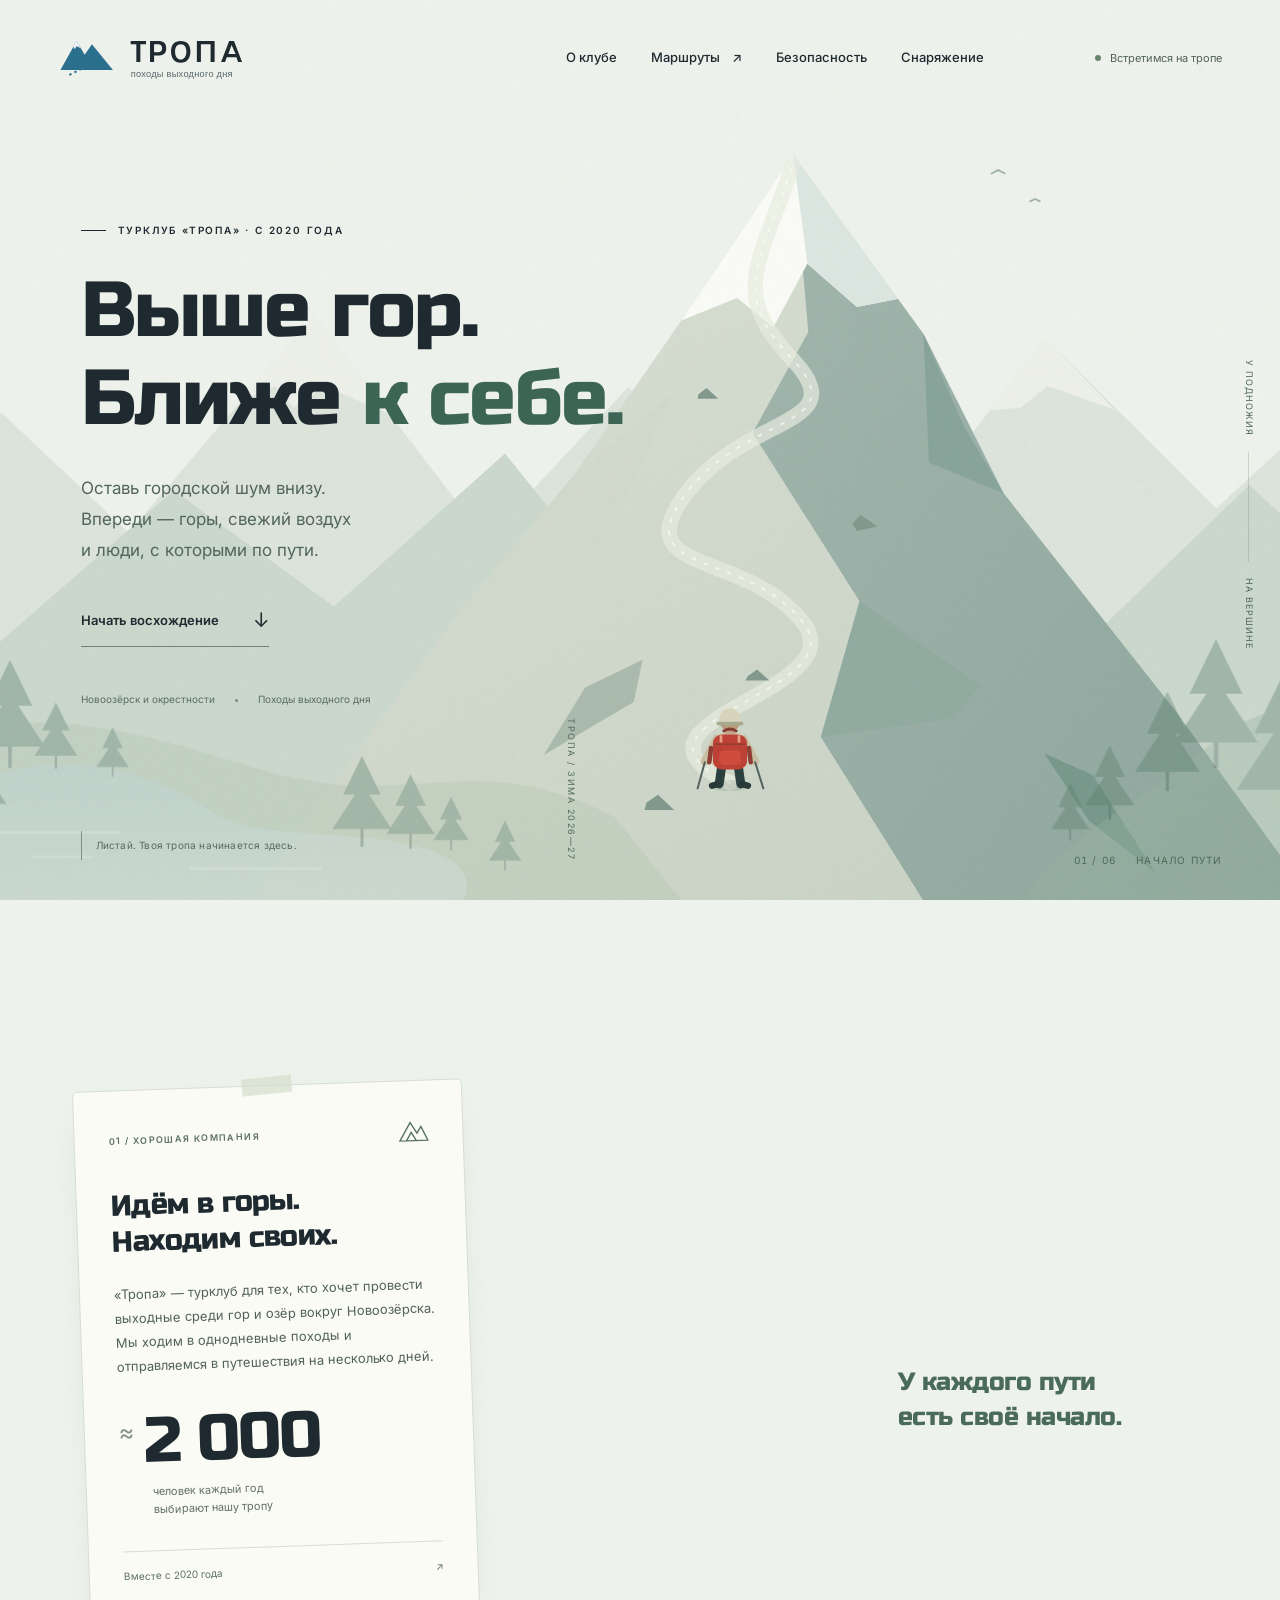
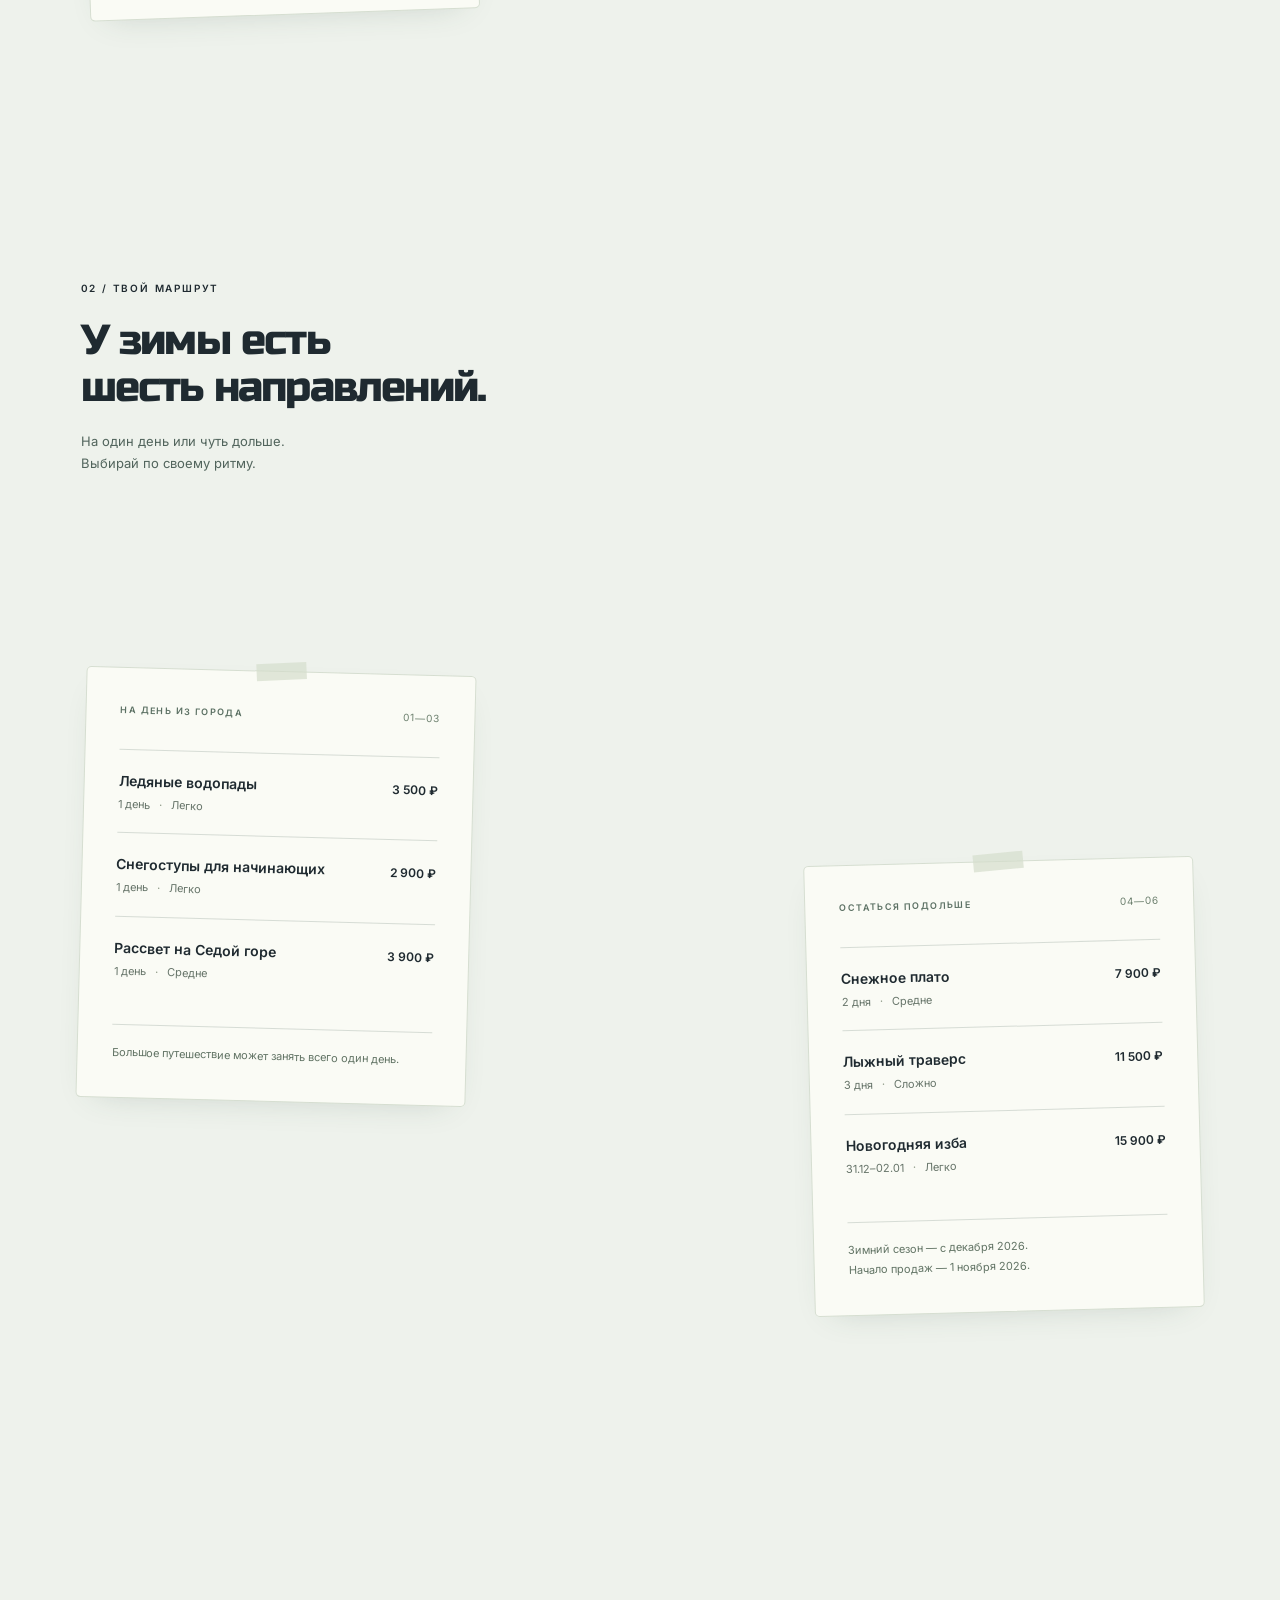
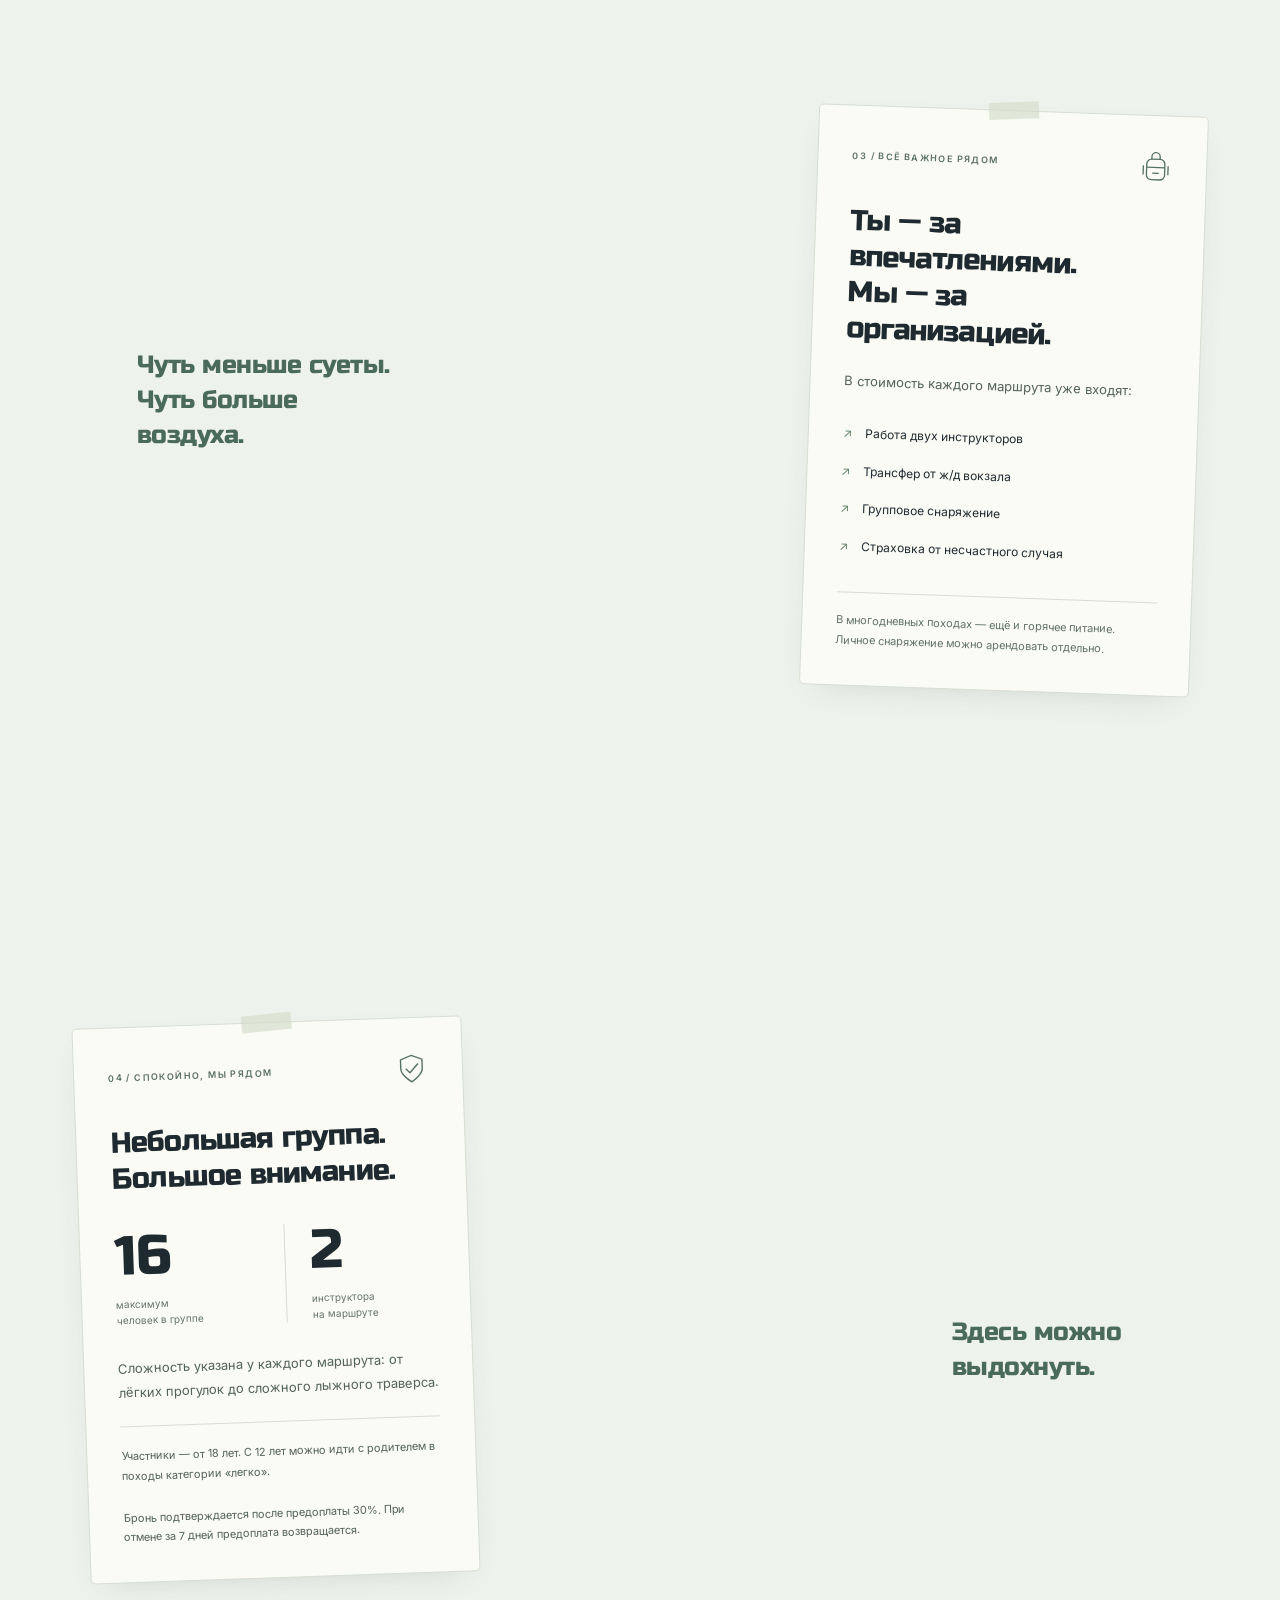
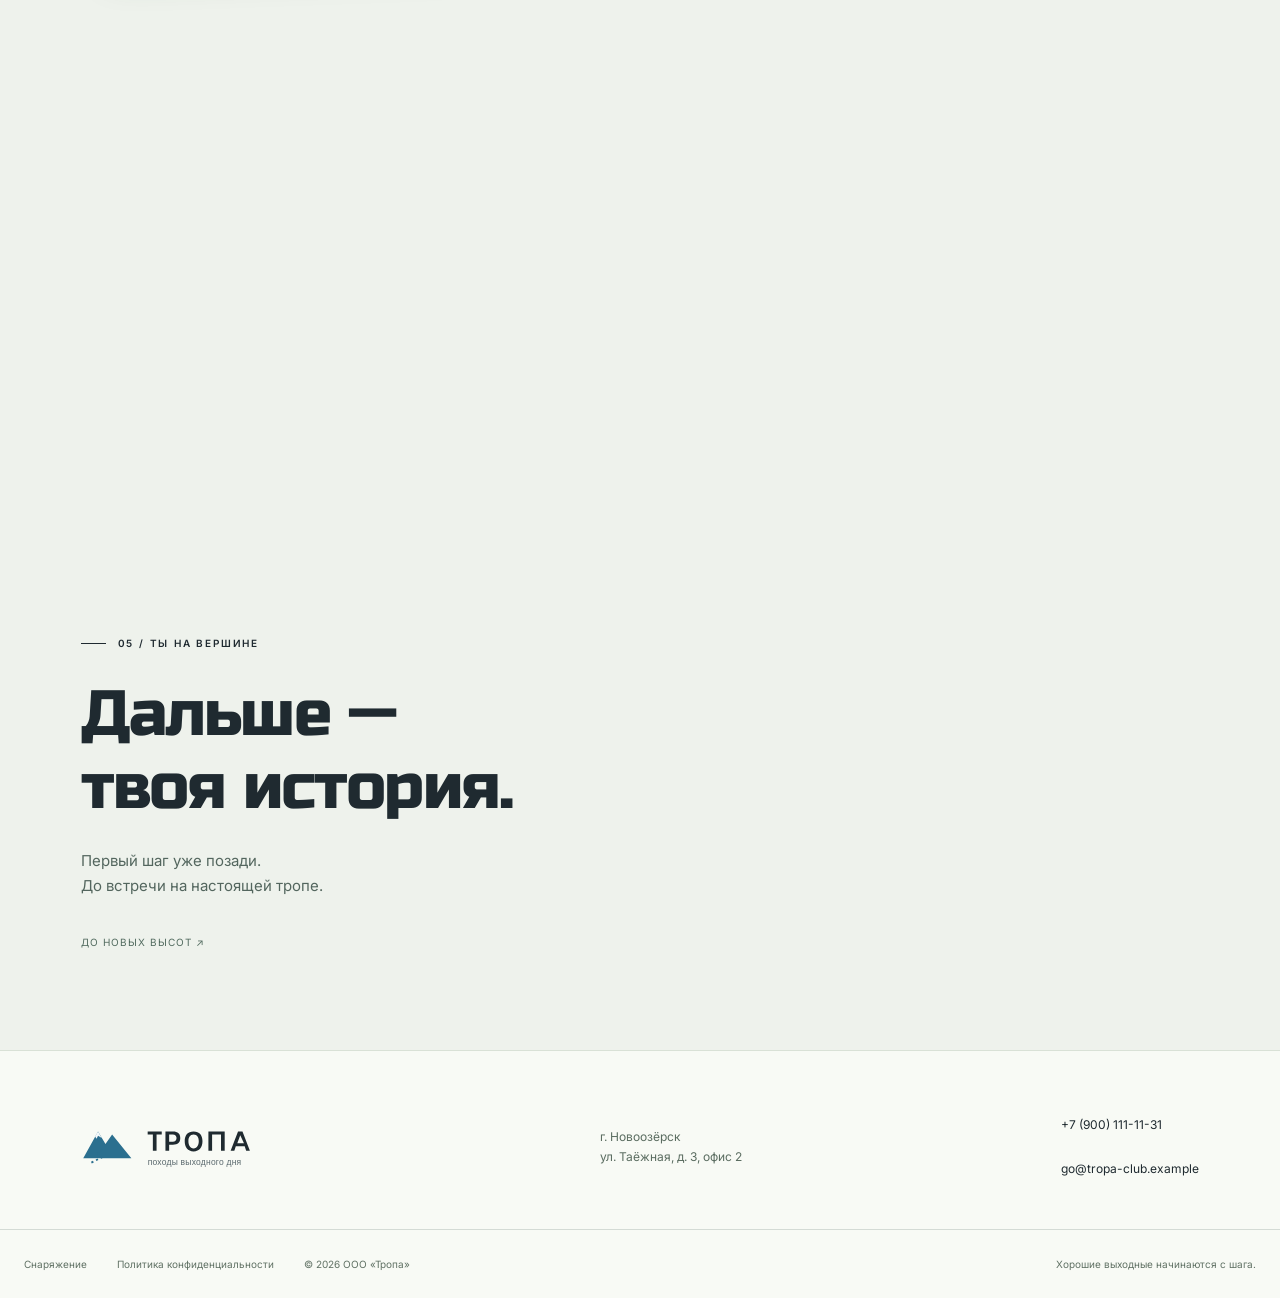
==== commit db07b9f7: "add/gear" ====
--- a/index.html
+++ b/index.html
@@ -28,8 +28,9 @@
     </a>
     <nav class="main-nav" aria-label="Главная навигация">
       <a href="#club">О клубе</a>
-      <a href="#routes">Маршруты <span aria-hidden="true">↗</span></a>
+      <a class="nav-routes" href="trips.html">Маршруты <span aria-hidden="true">↗</span></a>
       <a href="#safety">Безопасность</a>
+      <a class="nav-gear" href="gear.html">Снаряжение</a>
     </nav>
     <span class="header-note"><i aria-hidden="true"></i> Встретимся на тропе</span>
   </header>
@@ -134,7 +135,7 @@
               <path d="m961 35 10 8v62h-10Z" fill="#a03129"/>
             </g>
             <foreignObject x="741" y="30" width="218" height="80">
-              <a xmlns="http://www.w3.org/1999/xhtml" class="flag-link" href="" aria-disabled="true" tabindex="-1" onclick="return false">Выбрать маршрут <span aria-hidden="true">↗</span></a>
+              <a xmlns="http://www.w3.org/1999/xhtml" class="flag-link" href="trips.html" tabindex="-1">Выбрать маршрут <span aria-hidden="true">↗</span></a>
             </foreignObject>
           </g>
 
@@ -253,7 +254,7 @@
           <h2 id="summit-title">Дальше —<br>твоя история.</h2>
           <p>Первый шаг уже позади.<br>До встречи на настоящей тропе.</p>
           <span class="summit-mark" aria-hidden="true">До новых высот ↗</span>
-          <noscript><span class="static-flag">Выбрать маршрут ↗</span></noscript>
+          <noscript><a class="static-flag" href="trips.html">Выбрать маршрут ↗</a></noscript>
         </div>
       </section>
     </div>
@@ -265,7 +266,7 @@
       <p class="footer-address">г. Новоозёрск<br>ул. Таёжная, д. 3, офис 2</p>
       <div class="footer-contacts"><a href="tel:+79001111131">+7 (900) 111-11-31</a><a href="mailto:go@tropa-club.example">go@tropa-club.example</a></div>
     </div>
-    <div class="footer-bottom"><a href="privacy.html">Политика конфиденциальности</a><span>© 2026 ООО «Тропа»</span><span class="footer-motto">Хорошие выходные начинаются с шага.</span></div>
+    <div class="footer-bottom"><a class="footer-gear" href="gear.html">Снаряжение</a><a href="privacy.html">Политика конфиденциальности</a><span>© 2026 ООО «Тропа»</span><span class="footer-motto">Хорошие выходные начинаются с шага.</span></div>
   </footer>
 </body>
 </html>
--- a/css/styles.css
+++ b/css/styles.css
@@ -26,7 +26,7 @@
 .scene-grain{position:absolute;inset:0;opacity:.13;background-image:url("data:image/svg+xml,%3Csvg viewBox='0 0 180 180' xmlns='http://www.w3.org/2000/svg'%3E%3Cfilter id='n'%3E%3CfeTurbulence type='fractalNoise' baseFrequency='.8' numOctaves='3' stitchTiles='stitch'/%3E%3C/filter%3E%3Cpath fill='%23647665' opacity='.25' filter='url(%23n)' d='M0 0h180v180H0z'/%3E%3C/svg%3E");pointer-events:none}
 .clouds{opacity:0}
 .summit-flag{opacity:0}
-.flag-link{display:flex;align-items:center;justify-content:center;gap:10px;width:100%;height:100%;font-family:var(--body);font-weight:600;font-size:17px;line-height:1.2;color:white;pointer-events:none;cursor:default}
+.flag-link{display:flex;align-items:center;justify-content:center;gap:10px;width:100%;height:100%;font-family:var(--body);font-weight:600;font-size:17px;line-height:1.2;color:white;pointer-events:none;cursor:pointer}
 .mobile-landscape{display:none}
 .flag-link:focus-visible{outline-color:white;outline-offset:-4px}
 .journey-meter{position:absolute;right:24px;top:40%;display:flex;flex-direction:column;align-items:center;gap:16px;color:#51665b;font-size:9px;letter-spacing:1px;text-transform:uppercase}
@@ -137,7 +137,7 @@
   .brand img{width:180px}
   .main-nav{gap:0}
   .main-nav a{font-size:11px}
-  .main-nav a:not([href="#routes"]){display:none}
+  .main-nav a:not(.nav-routes){display:none}
   .chapter{padding:110px 25px;min-height:110svh;display:flex;flex-direction:column;align-items:flex-start;justify-content:center;gap:60px}
   .hero{padding-top:140px;padding-bottom:100px;min-height:100svh;justify-content:flex-start}
   .hero-copy{max-width:450px}
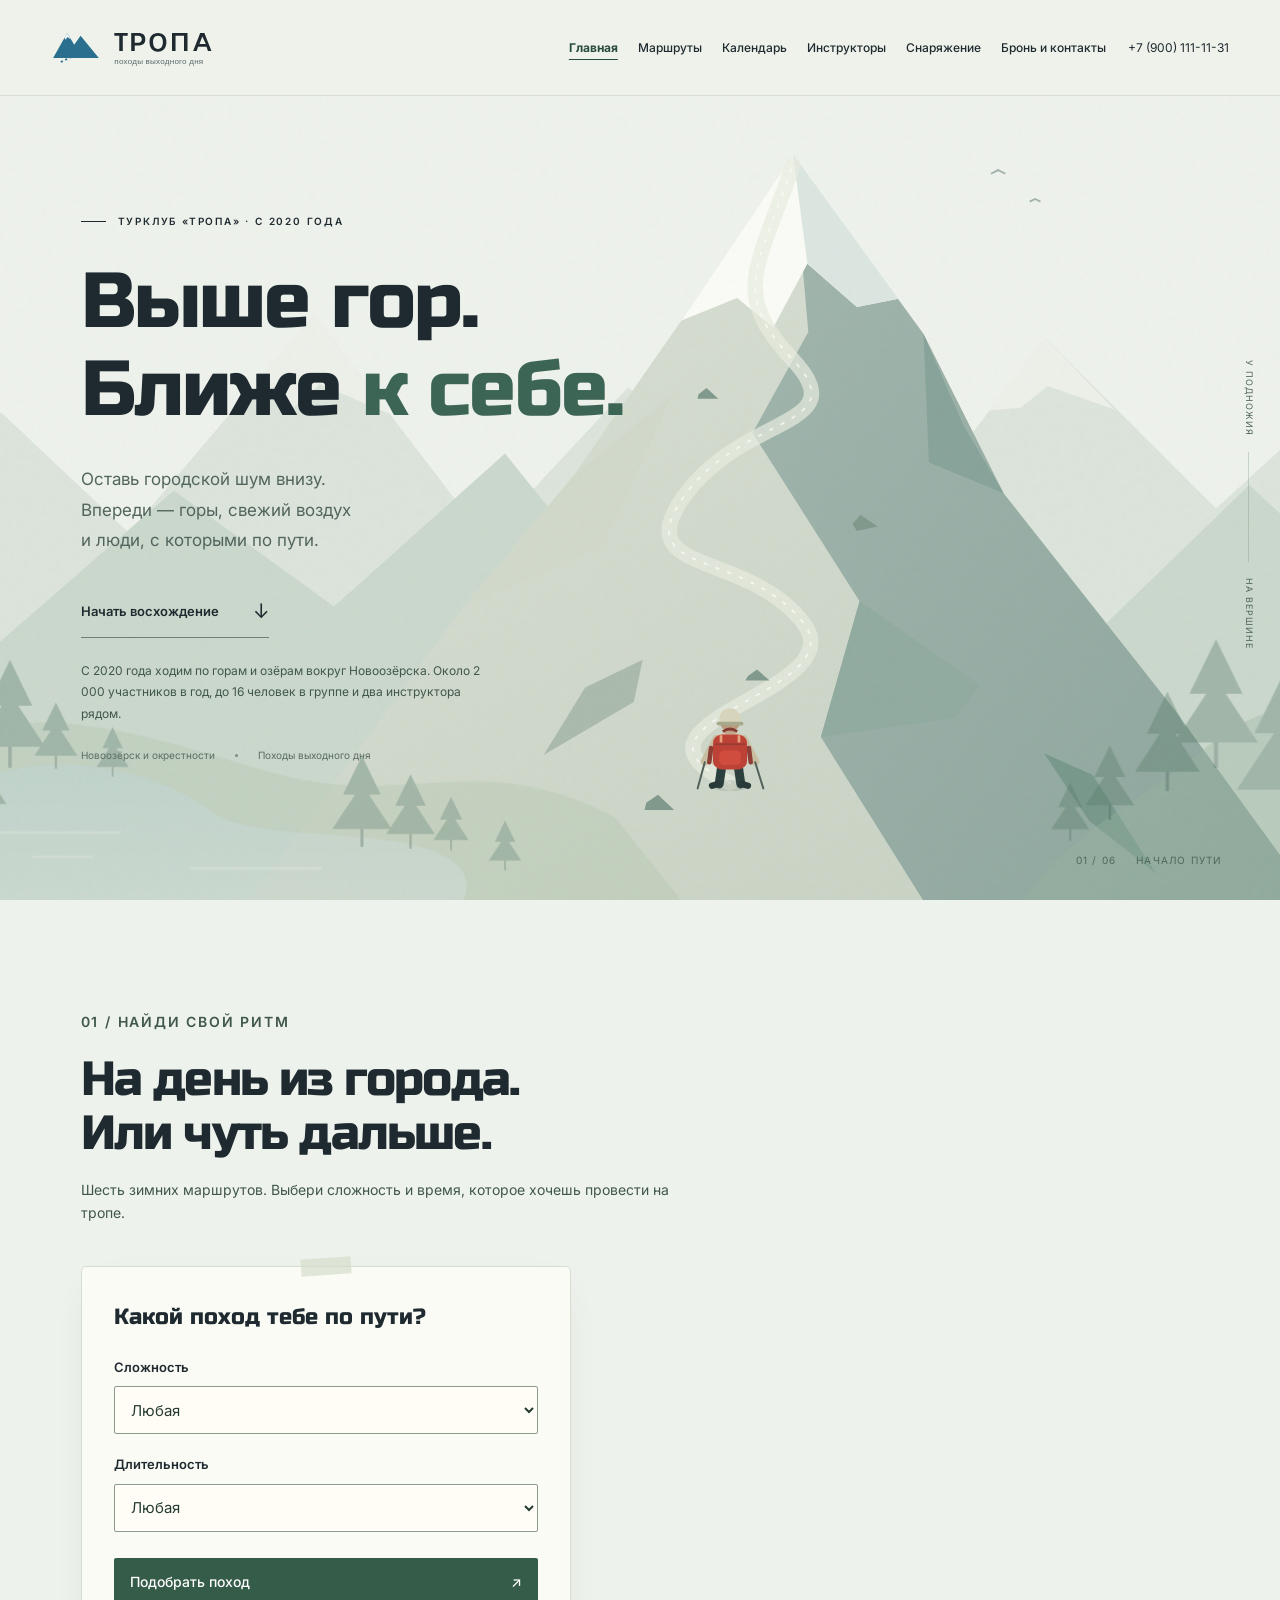
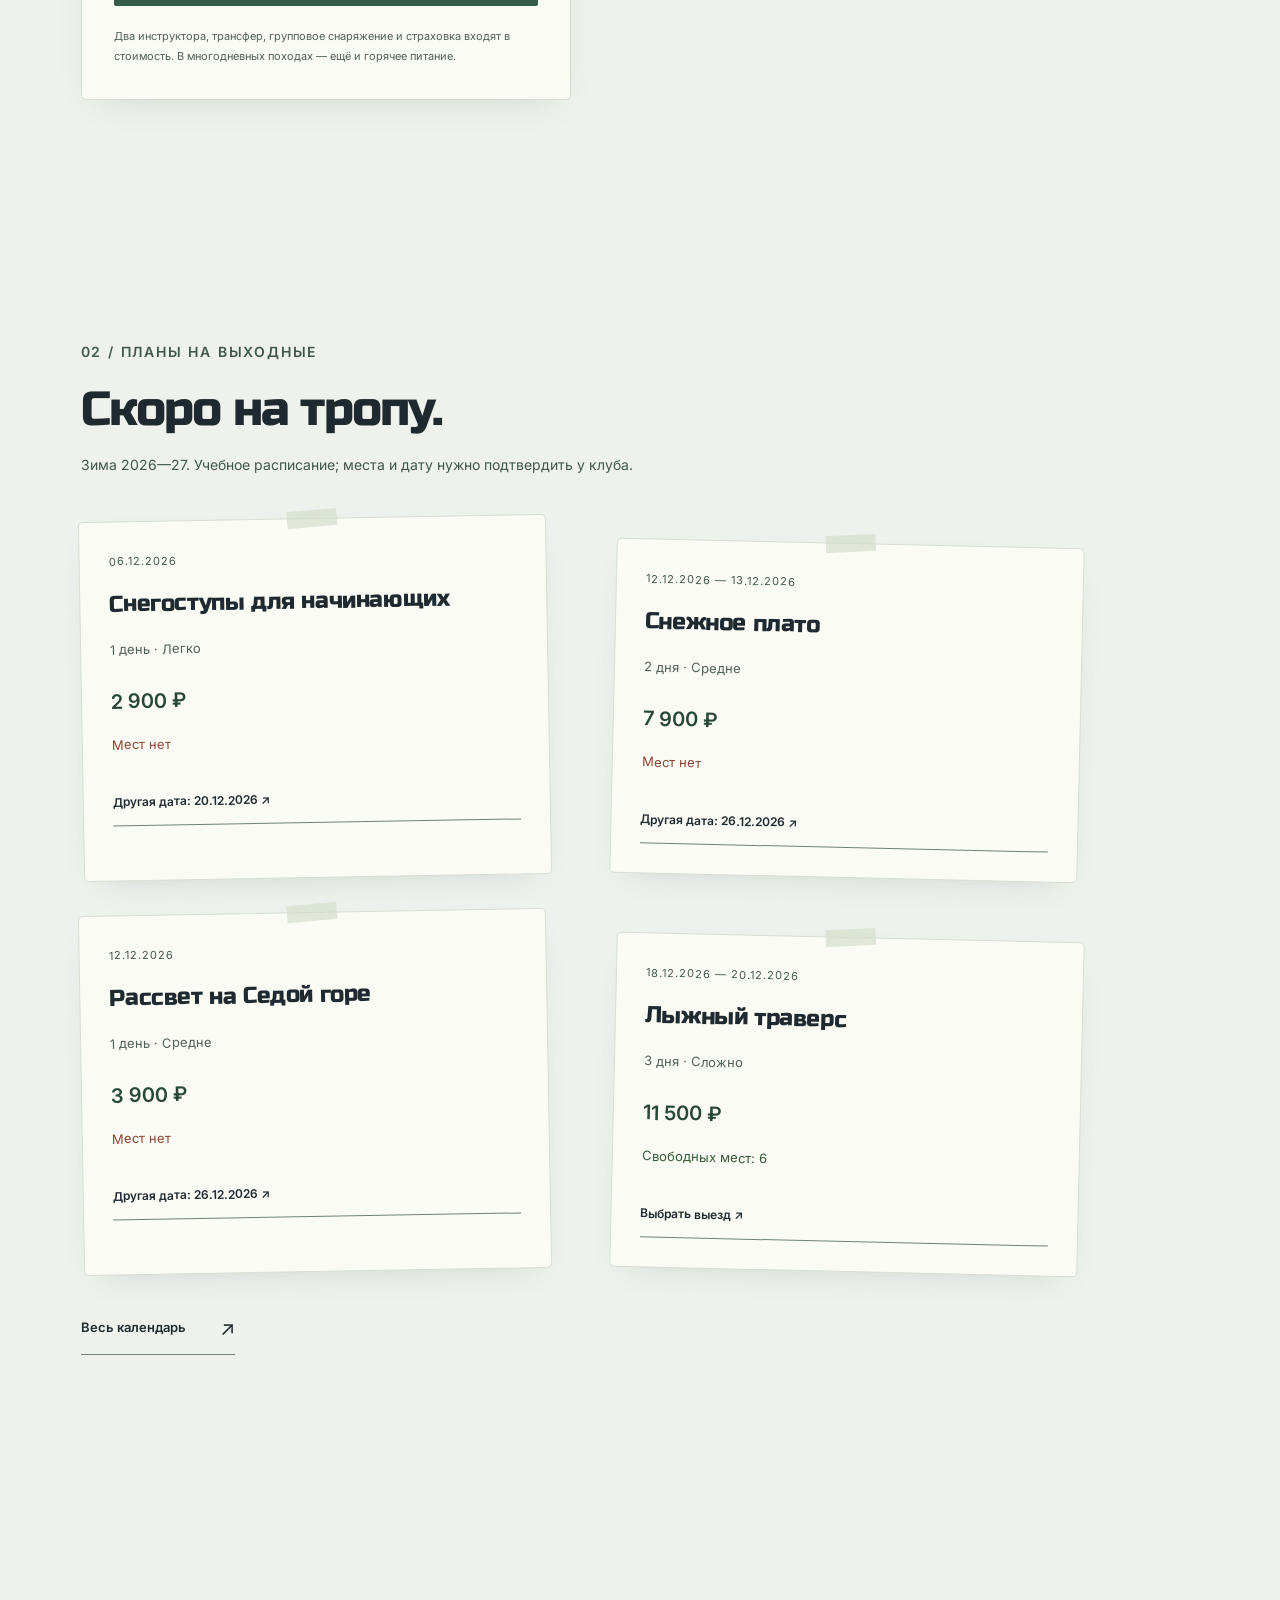
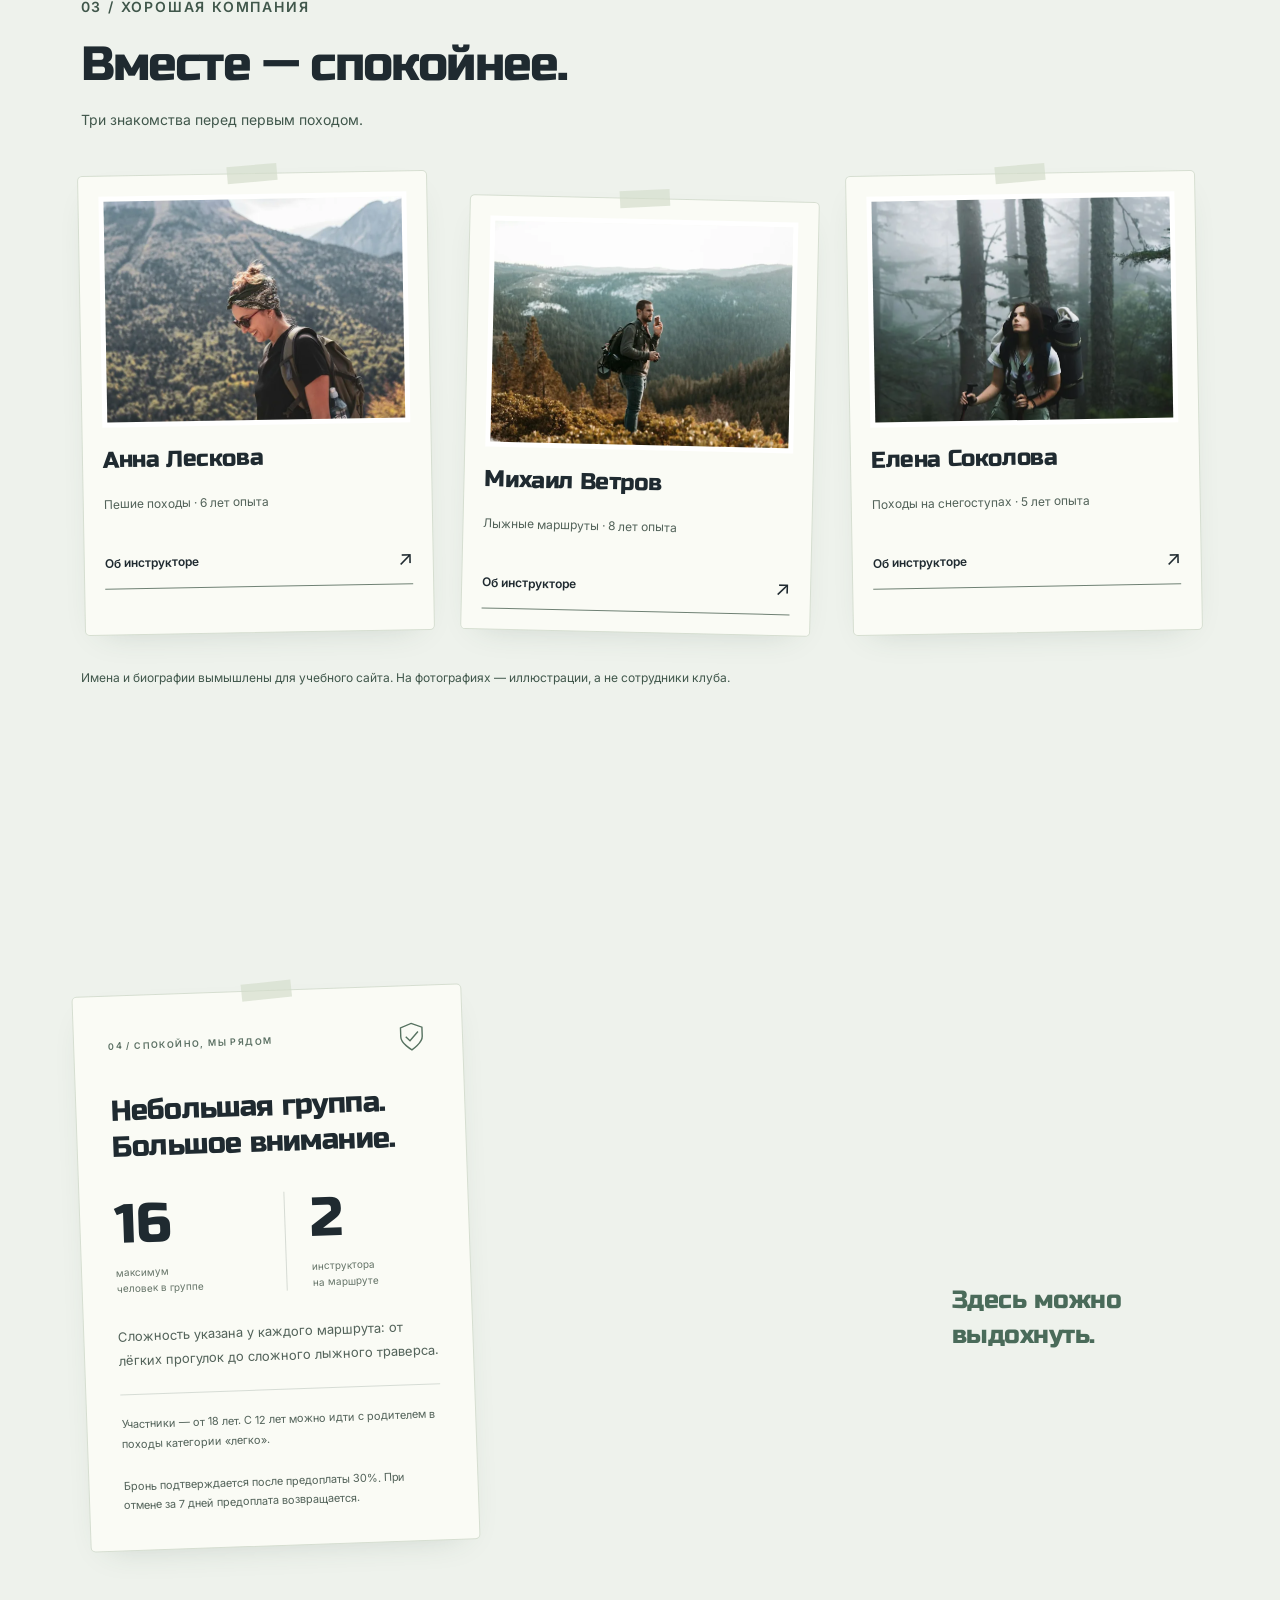
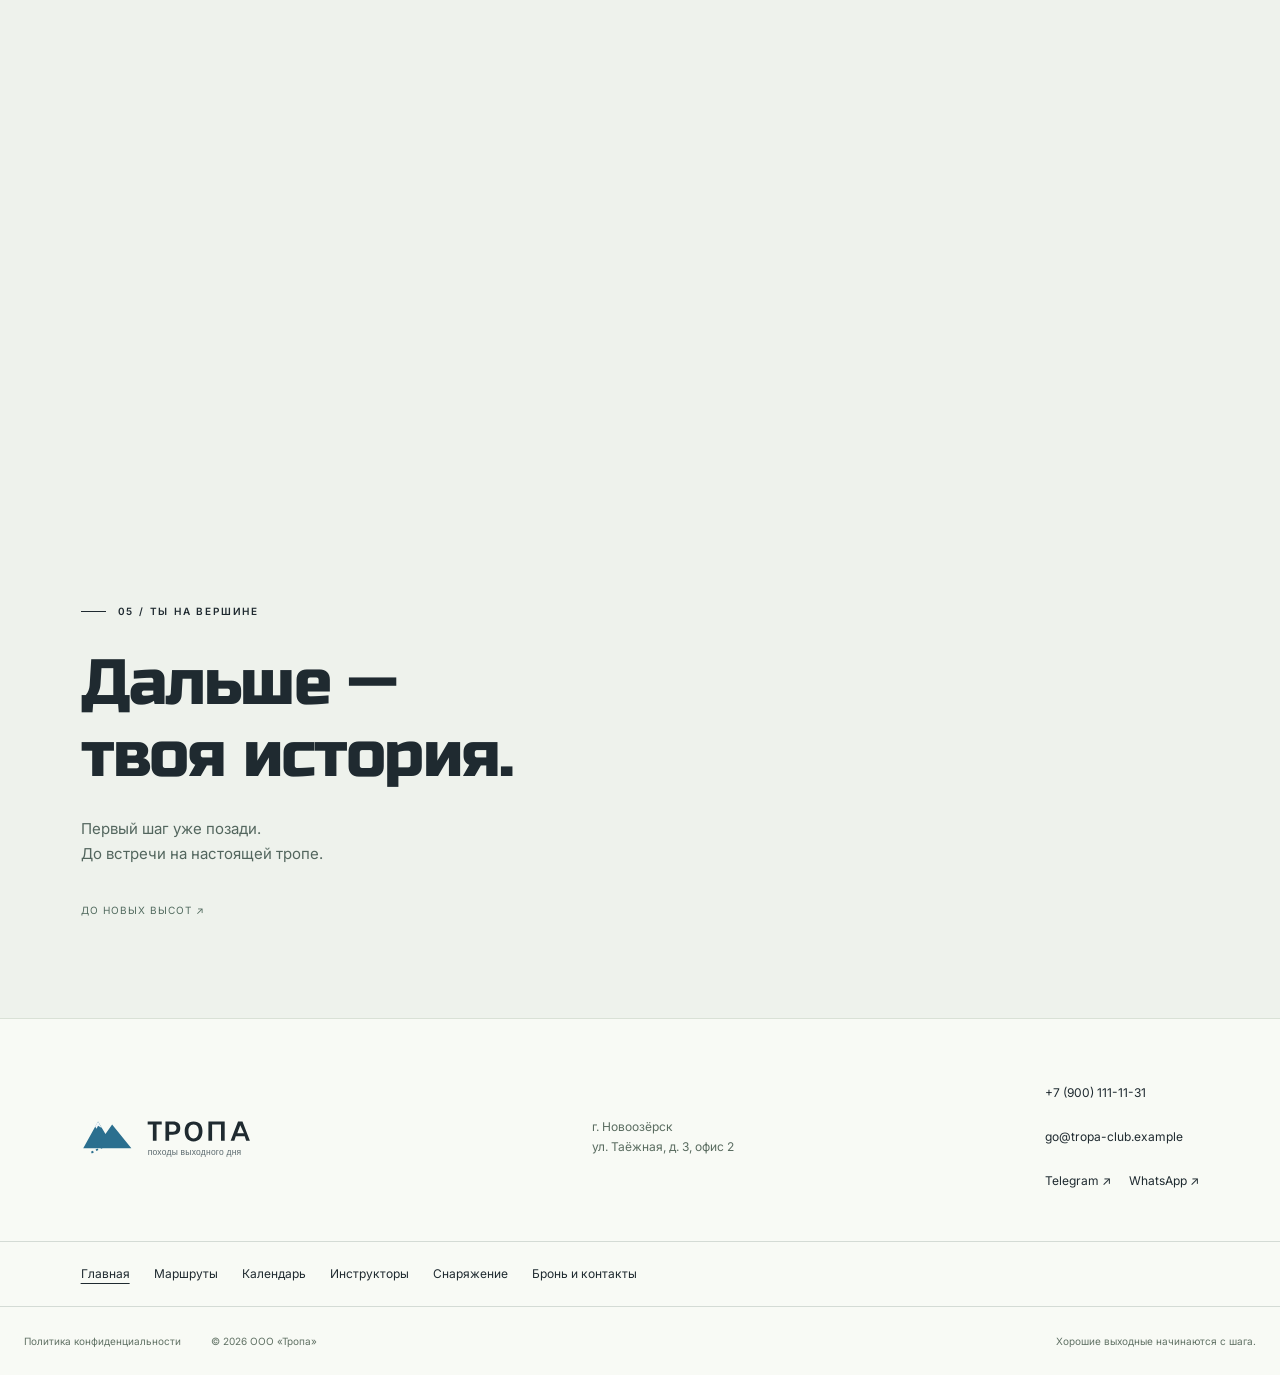
==== commit d9614eac: "add/404&guides" ====
--- a/index.html
+++ b/index.html
@@ -15,24 +15,22 @@
   <meta property="og:image:height" content="630">
   <meta property="og:image:alt" content="Горы и красный флаг турклуба «Тропа»">
   <link rel="icon" type="image/svg+xml" href="img/favicon.svg">
-  <link rel="preload" href="fonts/Inter-Variable.ttf" as="font" type="font/ttf" crossorigin>
-  <link rel="preload" href="fonts/RussoOne-Regular.ttf" as="font" type="font/ttf" crossorigin>
+  <link rel="preload" href="fonts/Inter-Variable.woff2" as="font" type="font/woff2" crossorigin>
+  <link rel="preload" href="fonts/RussoOne-Regular.woff2" as="font" type="font/woff2" crossorigin>
   <link rel="stylesheet" href="css/styles.css">
+  <link rel="stylesheet" href="css/home.css">
+  <script src="js/schedule.js" defer></script>
+  <script src="js/home.js" defer></script>
   <script src="js/main.js" defer></script>
+  <link rel="stylesheet" href="css/site.css">
 </head>
 <body>
   <a class="skip-link" href="#main">Перейти к содержанию</a>
-  <header class="site-header">
-    <a class="brand" href="index.html" aria-label="Тропа — главная" aria-current="page">
-      <img src="img/logo.svg" width="270" height="62" alt="ТРОПА — походы выходного дня">
-    </a>
-    <nav class="main-nav" aria-label="Главная навигация">
-      <a href="#club">О клубе</a>
-      <a class="nav-routes" href="trips.html">Маршруты <span aria-hidden="true">↗</span></a>
-      <a href="#safety">Безопасность</a>
-      <a class="nav-gear" href="gear.html">Снаряжение</a>
-    </nav>
-    <span class="header-note"><i aria-hidden="true"></i> Встретимся на тропе</span>
+  <header class="site-header unified-header">
+    <a class="brand" href="index.html" aria-label="Тропа — главная"><img src="img/logo.svg" width="270" height="62" alt="ТРОПА — походы выходного дня"></a>
+    <nav class="main-nav desktop-nav" aria-label="Главная навигация"><a href="index.html" aria-current="page">Главная</a><a href="trips.html">Маршруты</a><a href="calendar.html">Календарь</a><a href="guides.html">Инструкторы</a><a href="gear.html">Снаряжение</a><a href="contacts.html">Бронь и контакты</a></nav>
+    <a class="header-phone" href="tel:+79001111131">+7 (900) 111-11-31</a>
+    <details class="mobile-menu"><summary>Меню</summary><nav class="mobile-nav" aria-label="Мобильная навигация"><a href="index.html" aria-current="page">Главная</a><a href="trips.html">Маршруты</a><a href="calendar.html">Календарь</a><a href="guides.html">Инструкторы</a><a href="gear.html">Снаряжение</a><a href="contacts.html">Бронь и контакты</a><a href="tel:+79001111131">+7 (900) 111-11-31</a></nav></details>
   </header>
 
   <main id="main">
@@ -174,64 +172,45 @@
           <p class="eyebrow"><span class="small-rule"></span> Турклуб «Тропа» · с 2020 года</p>
           <h1 id="hero-title">Выше гор.<br>Ближе <span>к себе.</span></h1>
           <p class="hero-intro">Оставь городской шум внизу.<br>Впереди — горы, свежий воздух<br>и люди, с которыми по пути.</p>
-          <a class="text-link hero-link" href="#club">Начать восхождение <span aria-hidden="true">↓</span></a>
+          <a class="text-link hero-link" href="#routes">Начать восхождение <span aria-hidden="true">↓</span></a>
+          <p class="hero-about" id="club">С 2020 года ходим по горам и озёрам вокруг Новоозёрска. Около 2 000 участников в год, до 16 человек в группе и два инструктора рядом.</p>
           <div class="hero-details"><span>Новоозёрск и окрестности</span><span>Походы выходного дня</span></div>
         </div>
         <div class="scroll-cue" aria-hidden="true"><span class="scroll-line"></span> Листай. Твоя тропа начинается здесь.</div>
         <span class="hero-coordinate" aria-hidden="true">ТРОПА / ЗИМА 2026—27</span>
       </section>
 
-      <section class="chapter chapter-club" id="club" aria-labelledby="club-title" data-stage="Хорошая компания">
-        <article class="story-card card-left reveal" style="--tilt:-2deg">
-          <div class="card-top"><span class="eyebrow">01 / Хорошая компания</span><svg viewBox="0 0 40 40" class="card-icon" aria-hidden="true"><path d="m5 31 13-22 8 13 5-8 8 17ZM13 31l6-10 6 10" fill="none" stroke="currentColor" stroke-width="1.7"/></svg></div>
-          <h2 id="club-title">Идём в горы.<br>Находим своих.</h2>
-          <p>«Тропа» — турклуб для тех, кто хочет провести выходные среди гор и озёр вокруг Новоозёрска. Мы ходим в однодневные походы и отправляемся в путешествия на несколько дней.</p>
-          <div class="club-stat"><strong>2 000<span>≈</span></strong><span>человек каждый год<br>выбирают нашу тропу</span></div>
-          <div class="card-foot"><span>Вместе с 2020 года</span><span aria-hidden="true">↗</span></div>
-        </article>
-        <p class="landscape-note note-right reveal">У каждого пути<br>есть своё начало.</p>
-      </section>
-
-      <section class="chapter chapter-routes" id="routes" aria-labelledby="routes-title" data-stage="Твой маршрут">
-        <div class="route-heading reveal">
-          <p class="eyebrow">02 / Твой маршрут</p>
-          <h2 id="routes-title">У зимы есть<br>шесть направлений.</h2>
-          <p>На один день или чуть дольше.<br>Выбирай по своему ритму.</p>
-        </div>
-        <article class="story-card route-card card-left reveal" style="--tilt:1.5deg">
-          <div class="card-top"><span class="eyebrow">На день из города</span><span class="route-count">01—03</span></div>
-          <ul class="route-list">
-            <li><div><h3>Ледяные водопады</h3><p>1 день <span>·</span> Легко</p></div><span class="route-price">3 500 ₽</span></li>
-            <li><div><h3>Снегоступы для начинающих</h3><p>1 день <span>·</span> Легко</p></div><span class="route-price">2 900 ₽</span></li>
-            <li><div><h3>Рассвет на Седой горе</h3><p>1 день <span>·</span> Средне</p></div><span class="route-price">3 900 ₽</span></li>
-          </ul>
-          <p class="card-aside">Большое путешествие может занять всего один день.</p>
-        </article>
-        <article class="story-card route-card card-right reveal" style="--tilt:-1.5deg">
-          <div class="card-top"><span class="eyebrow">Остаться подольше</span><span class="route-count">04—06</span></div>
-          <ul class="route-list">
-            <li><div><h3>Снежное плато</h3><p>2 дня <span>·</span> Средне</p></div><span class="route-price">7 900 ₽</span></li>
-            <li><div><h3>Лыжный траверс</h3><p>3 дня <span>·</span> Сложно</p></div><span class="route-price">11 500 ₽</span></li>
-            <li><div><h3>Новогодняя изба</h3><p>31.12–02.01 <span>·</span> Легко</p></div><span class="route-price">15 900 ₽</span></li>
-          </ul>
-          <p class="card-aside">Зимний сезон — с декабря 2026.<br>Начало продаж — 1 ноября 2026.</p>
-        </article>
-      </section>
-
-      <section class="chapter chapter-care" id="care" aria-labelledby="care-title" data-stage="Всё важное рядом">
-        <p class="landscape-note note-left reveal">Чуть меньше суеты.<br>Чуть больше воздуха.</p>
-        <article class="story-card card-right reveal" style="--tilt:2deg">
-          <div class="card-top"><span class="eyebrow">03 / Всё важное рядом</span><svg class="card-icon" viewBox="0 0 40 40" fill="none" stroke="currentColor" stroke-width="1.6" aria-hidden="true"><rect x="9" y="11" width="22" height="25" rx="6"/><path d="M15 11V8a5 5 0 0 1 10 0v3M9 21h22m-15 7h8M5 19v11m30-11v11"/></svg></div>
-          <h2 id="care-title">Ты — за впечатлениями.<br>Мы — за организацией.</h2>
-          <p>В стоимость каждого маршрута уже входят:</p>
-          <ul class="included-list">
-            <li><span aria-hidden="true">↗</span> Работа двух инструкторов</li>
-            <li><span aria-hidden="true">↗</span> Трансфер от ж/д вокзала</li>
-            <li><span aria-hidden="true">↗</span> Групповое снаряжение</li>
-            <li><span aria-hidden="true">↗</span> Страховка от несчастного случая</li>
-          </ul>
-          <p class="card-aside">В многодневных походах — ещё и горячее питание. Личное снаряжение можно арендовать отдельно.</p>
-        </article>
+      <section class="chapter home-section" id="routes" aria-labelledby="picker-title" data-stage="Найди свою тропу">
+        <div class="section-heading"><p class="eyebrow">01 / Найди свой ритм</p><h2 id="picker-title">На день из города.<br>Или чуть дальше.</h2><p>Шесть зимних маршрутов. Выбери сложность и время, которое хочешь провести на тропе.</p></div>
+        <form class="story-card home-picker" action="trips.html" method="get">
+          <h3>Какой поход тебе по пути?</h3>
+          <label for="home-difficulty">Сложность</label><select id="home-difficulty" name="difficulty"><option value="all">Любая</option><option value="easy">Легко</option><option value="moderate">Средне</option><option value="hard">Сложно</option></select>
+          <label for="home-days">Длительность</label><select id="home-days" name="days"><option value="all">Любая</option><option value="1">1 день</option><option value="2">2 дня</option><option value="3">3 дня</option></select>
+          <button type="submit">Подобрать поход <span aria-hidden="true">↗</span></button>
+          <p class="picker-note">Два инструктора, трансфер, групповое снаряжение и страховка входят в стоимость. В многодневных походах — ещё и горячее питание.</p>
+        </form>
+      </section>
+      <section class="chapter home-section" id="departures" aria-labelledby="departures-title" data-stage="Ближайшие выезды">
+        <div class="section-heading"><p class="eyebrow">02 / Планы на выходные</p><h2 id="departures-title">Скоро на тропу.</h2><p>Зима 2026—27. Учебное расписание; места и дату нужно подтвердить у клуба.</p></div>
+        <div class="departure-grid" id="upcoming-departures"><p class="home-fallback">Даты выездов и свободные места доступны в календаре.</p></div>
+        <a class="text-link section-link" href="calendar.html">Весь календарь <span aria-hidden="true">↗</span></a>
+      </section>
+      <section class="chapter home-section" id="guides" aria-labelledby="team-title" data-stage="Люди рядом">
+        <div class="section-heading"><p class="eyebrow">03 / Хорошая компания</p><h2 id="team-title">Вместе — спокойнее.</h2><p>Три знакомства перед первым походом.</p></div>
+        <div class="home-guides-grid"><article class="story-card home-paper home-guide">
+ <img class="photo-anna" src="img/guides/anna.webp" width="800" height="600" loading="lazy" decoding="async" alt="Туристка с рюкзаком на фоне гор; фотоиллюстрация">
+ <h3>Анна Лескова</h3><p>Пешие походы · 6 лет опыта</p>
+ <a class="text-link" href="guides.html#anna">Об инструкторе <span aria-hidden="true">↗</span></a>
+</article><article class="story-card home-paper home-guide">
+ <img class="photo-mikhail" src="img/guides/mikhail.webp" width="800" height="600" loading="lazy" decoding="async" alt="Турист с рюкзаком на фоне горного леса; фотоиллюстрация">
+ <h3>Михаил Ветров</h3><p>Лыжные маршруты · 8 лет опыта</p>
+ <a class="text-link" href="guides.html#mikhail">Об инструкторе <span aria-hidden="true">↗</span></a>
+</article><article class="story-card home-paper home-guide">
+ <img class="photo-elena" src="img/guides/elena.webp" width="800" height="600" loading="lazy" decoding="async" alt="Туристка с треккинговыми палками в лесу; фотоиллюстрация">
+ <h3>Елена Соколова</h3><p>Походы на снегоступах · 5 лет опыта</p>
+ <a class="text-link" href="guides.html#elena">Об инструкторе <span aria-hidden="true">↗</span></a>
+</article></div>
+        <p class="home-guide-note">Имена и биографии вымышлены для учебного сайта. На фотографиях — иллюстрации, а не сотрудники клуба.</p>
       </section>
 
       <section class="chapter chapter-safety" id="safety" aria-labelledby="safety-title" data-stage="Спокойно, мы рядом">
@@ -259,14 +238,14 @@
       </section>
     </div>
   </main>
-
   <footer class="site-footer">
     <div class="footer-main">
       <a class="brand footer-brand" href="index.html" aria-label="Тропа — главная"><img src="img/logo.svg" width="270" height="62" alt="ТРОПА — походы выходного дня" loading="lazy"></a>
       <p class="footer-address">г. Новоозёрск<br>ул. Таёжная, д. 3, офис 2</p>
-      <div class="footer-contacts"><a href="tel:+79001111131">+7 (900) 111-11-31</a><a href="mailto:go@tropa-club.example">go@tropa-club.example</a></div>
+      <div class="footer-contacts"><a href="tel:+79001111131">+7 (900) 111-11-31</a><a href="mailto:go@tropa-club.example">go@tropa-club.example</a><div class="footer-socials"><a href="https://t.me/tropa_trips" target="_blank" rel="noopener noreferrer">Telegram ↗</a><a href="https://wa.me/79001111131" target="_blank" rel="noopener noreferrer">WhatsApp ↗</a></div></div>
     </div>
-    <div class="footer-bottom"><a class="footer-gear" href="gear.html">Снаряжение</a><a href="privacy.html">Политика конфиденциальности</a><span>© 2026 ООО «Тропа»</span><span class="footer-motto">Хорошие выходные начинаются с шага.</span></div>
+    <nav class="footer-links" aria-label="Разделы сайта"><a href="index.html" aria-current="page">Главная</a><a href="trips.html">Маршруты</a><a href="calendar.html">Календарь</a><a href="guides.html">Инструкторы</a><a href="gear.html">Снаряжение</a><a href="contacts.html">Бронь и контакты</a></nav>
+    <div class="footer-bottom"><a href="privacy.html">Политика конфиденциальности</a><span>© 2026 ООО «Тропа»</span><span class="footer-motto">Хорошие выходные начинаются с шага.</span></div>
   </footer>
 </body>
 </html>
--- a/css/styles.css
+++ b/css/styles.css
@@ -1,5 +1,5 @@
-@font-face{font-family:Inter;src:url("../fonts/Inter-Variable.ttf") format("truetype");font-style:normal;font-weight:100 900;font-display:swap}
-@font-face{font-family:"Russo One";src:url("../fonts/RussoOne-Regular.ttf") format("truetype");font-style:normal;font-weight:400;font-display:swap}
+@font-face{font-family:Inter;src:url("../fonts/Inter-Variable.woff2") format("woff2");font-style:normal;font-weight:100 900;font-display:swap}
+@font-face{font-family:"Russo One";src:url("../fonts/RussoOne-Regular.woff2") format("woff2");font-style:normal;font-weight:400;font-display:swap}
 :root{--ink:#1f2a30;--muted:#53655f;--blue:#2b6f8f;--paper:#f4f8fa;--red:#b83e32;--line:rgba(40,67,55,.17);--heading:"Russo One",Arial,sans-serif;--body:Inter,Arial,sans-serif}
 *{box-sizing:border-box}
 html{scroll-behavior:smooth;scroll-padding-top:36px}
--- a/css/home.css
+++ b/css/home.css
@@ -0,0 +1,8 @@
+.hero .hero-about{max-width:420px;font-size:12px;line-height:1.8;color:#40574b;margin:22px 0 0}.hero .hero-details{margin-top:22px}.hero-coordinate{display:none}
+.home-section{display:block;padding-top:110px;padding-bottom:130px;min-height:100svh}.home-section>*{pointer-events:auto}.home-section .section-heading{max-width:620px;margin-bottom:42px}.section-heading h2{font-size:clamp(32px,4vw,48px);margin-bottom:16px}.section-heading p{font-size:14px;color:#40574b}.section-heading .eyebrow{margin-bottom:20px}
+.home-picker{max-width:490px;position:relative;top:auto;width:100%;padding:32px}.home-picker label{display:block;font-size:13px;font-weight:600;margin:20px 0 8px}.home-picker select{width:100%;min-height:48px;border:1px solid #8c9c8b;background:#fffdf6;padding:10px 12px;font:inherit;color:#263c32;border-radius:2px}.home-picker button{min-height:48px;display:flex;align-items:center;justify-content:space-between;gap:20px;width:100%;padding:12px 16px;margin-top:26px;background:#355b49;color:white;font:500 14px var(--body);border:0;border-radius:2px;cursor:pointer}.home-picker h3{font-family:var(--heading);font-size:22px;font-weight:400}.home-picker .picker-note{font-size:11px;margin:20px 0 0}
+.departure-grid{display:grid;grid-template-columns:repeat(2,minmax(0,1fr));gap:34px 65px;max-width:1000px}.home-paper{position:relative;top:auto;width:100%;max-width:none;padding:29px;transform:rotate(-1deg)}.home-paper:nth-child(even){transform:rotate(1.3deg);margin-top:25px}.home-paper h3{font-family:var(--heading);font-size:23px;line-height:1.3;font-weight:400;letter-spacing:-.4px;margin:18px 0}.home-paper p{font-size:13px}.home-paper .home-date{font-size:11px;letter-spacing:1px;color:#42594b;margin:0}.home-paper .home-price{font-size:20px;color:#284737;font-weight:600;margin-bottom:12px}.home-paper .text-link{width:100%;font-size:12px}.home-paper .seats-full{color:#8b4733}.home-paper .seats-available{color:#375a39}
+.home-guides-grid{display:grid;grid-template-columns:repeat(3,minmax(0,1fr));gap:34px;max-width:1160px}.home-guide{padding:20px}.home-guide img{width:100%;height:auto;aspect-ratio:4/3;object-fit:cover;border:5px solid #fff}.home-guide .photo-elena{object-position:50% 78%}.home-guide h3{font-size:23px}.home-guide p{font-size:12px}.home-guide .text-link{font-size:12px}.home-guide-note{max-width:740px;font-size:12px;color:#40574b;margin:35px 0 0}.home-section .section-link{margin-top:30px}.home-fallback{background:#fafbf5;padding:24px;border:1px solid #c3cebd;max-width:550px}
+.hero .scroll-cue{display:none}.hero{min-height:calc(100svh - 96px);padding-top:60px;padding-bottom:80px}.hero-copy{max-width:680px}
+@media(max-width:1100px){.home-guides-grid{grid-template-columns:repeat(2,minmax(0,1fr))}.departure-grid{gap:30px}.home-paper{padding:24px}}
+@media(max-width:760px){.home-section{padding:90px 28px;min-height:auto}.departure-grid,.home-guides-grid{grid-template-columns:1fr;gap:32px}.home-paper{position:relative;top:auto;max-width:none;width:100%;padding:25px}.home-paper:nth-child(even){margin-top:0}.home-picker{position:relative;top:auto;max-width:100%;padding:26px}.home-section .section-heading{max-width:100%;margin-bottom:32px}.section-heading h2{font-size:33px}.home-guide img{aspect-ratio:4/3}.hero{padding-top:50px;padding-bottom:65px;min-height:calc(100svh - 78px)}.hero .hero-about{font-size:11px;max-width:290px}.hero .hero-intro{max-width:280px}.home-guide-note{font-size:11px}.home-section:after{display:none}.home-guide h3{font-size:25px}}
--- a/css/site.css
+++ b/css/site.css
@@ -0,0 +1,27 @@
+/* Общая навигация загружается после стилей отдельных страниц. */
+.site-header.unified-header{position:relative;z-index:20;min-height:96px;height:auto;padding:18px 4%;gap:22px;background:#eff2eb;border-bottom:1px solid #d6ded4;flex-wrap:wrap}
+.unified-header .brand img{width:190px;height:auto}
+.unified-header .desktop-nav{display:flex;flex-wrap:wrap;gap:6px 20px;margin:0 0 0 auto}
+.unified-header .desktop-nav a{display:flex!important;font-size:12px;min-height:44px;align-items:center}
+.unified-header a[aria-current="page"]{color:#284c3e;font-weight:700;text-decoration:underline;text-underline-offset:7px}
+.header-phone{display:flex;align-items:center;min-height:44px;font-size:12px;white-space:nowrap}
+.mobile-menu{display:none;position:relative}
+.mobile-menu summary{cursor:pointer;min-height:44px;min-width:72px;display:flex;align-items:center;justify-content:center;gap:8px;border:1px solid #9aa99b;border-radius:3px;font-size:13px;list-style:none}
+.mobile-menu summary::-webkit-details-marker{display:none}
+.mobile-menu summary:after{content:'+';font-size:20px}.mobile-menu[open] summary:after{content:'−'}
+.mobile-nav{position:absolute;right:0;top:52px;width:250px;max-width:calc(100vw - 40px);padding:12px 18px;background:#fafbf5;border:1px solid #bac8b7;box-shadow:0 14px 25px #23372b26;border-radius:3px;z-index:30}
+.mobile-nav a{display:flex;align-items:center;min-height:46px;padding:5px 3px;font-size:14px}
+.footer-links{display:flex;flex-wrap:wrap;gap:5px 24px;padding:10px 6.3%;border-top:1px solid var(--line);font-size:12px}
+.footer-links a{display:inline-flex;align-items:center;min-height:44px}.footer-links [aria-current="page"]{text-decoration:underline;text-underline-offset:5px}
+.footer-socials{display:flex;gap:18px}.footer-socials a{display:inline-flex;min-height:44px;align-items:center}
+:is(a,button,input,select,summary):focus-visible{outline:3px solid #2b6f8f;outline-offset:4px}
+.skip-link:not(:focus){clip-path:inset(50%)}
+.site-footer .footer-bottom>a{display:inline-flex;align-items:center;min-height:44px}
+.policy-section a,.map-note a,.prepayment a{display:inline-block;min-height:44px;padding:9px 0;text-decoration:underline;text-underline-offset:3px}
+.booking-check a{display:inline-flex;align-items:center;min-height:44px}
+.meeting-map.local-map{height:auto;aspect-ratio:900/350;object-fit:contain}
+.sr-only{position:absolute;width:1px;height:1px;padding:0;margin:-1px;overflow:hidden;clip-path:inset(50%);white-space:nowrap;border:0}
+[hidden]{display:none!important}
+@media(max-width:1100px){.unified-header .desktop-nav,.unified-header>.header-phone{display:none}.mobile-menu{display:block;margin-left:auto}.site-header.unified-header{min-height:86px;padding:16px 24px;flex-wrap:nowrap}.unified-header .brand img{width:180px}}
+@media(max-width:620px){.site-header.unified-header{padding:14px 20px;min-height:78px}.unified-header .brand img{width:165px}.footer-links{padding:12px 24px;gap:2px 20px}.meeting-map.local-map{aspect-ratio:1.45;object-fit:cover;object-position:center}}
+@media print{.desktop-nav,.mobile-menu,.header-phone{display:none!important}}
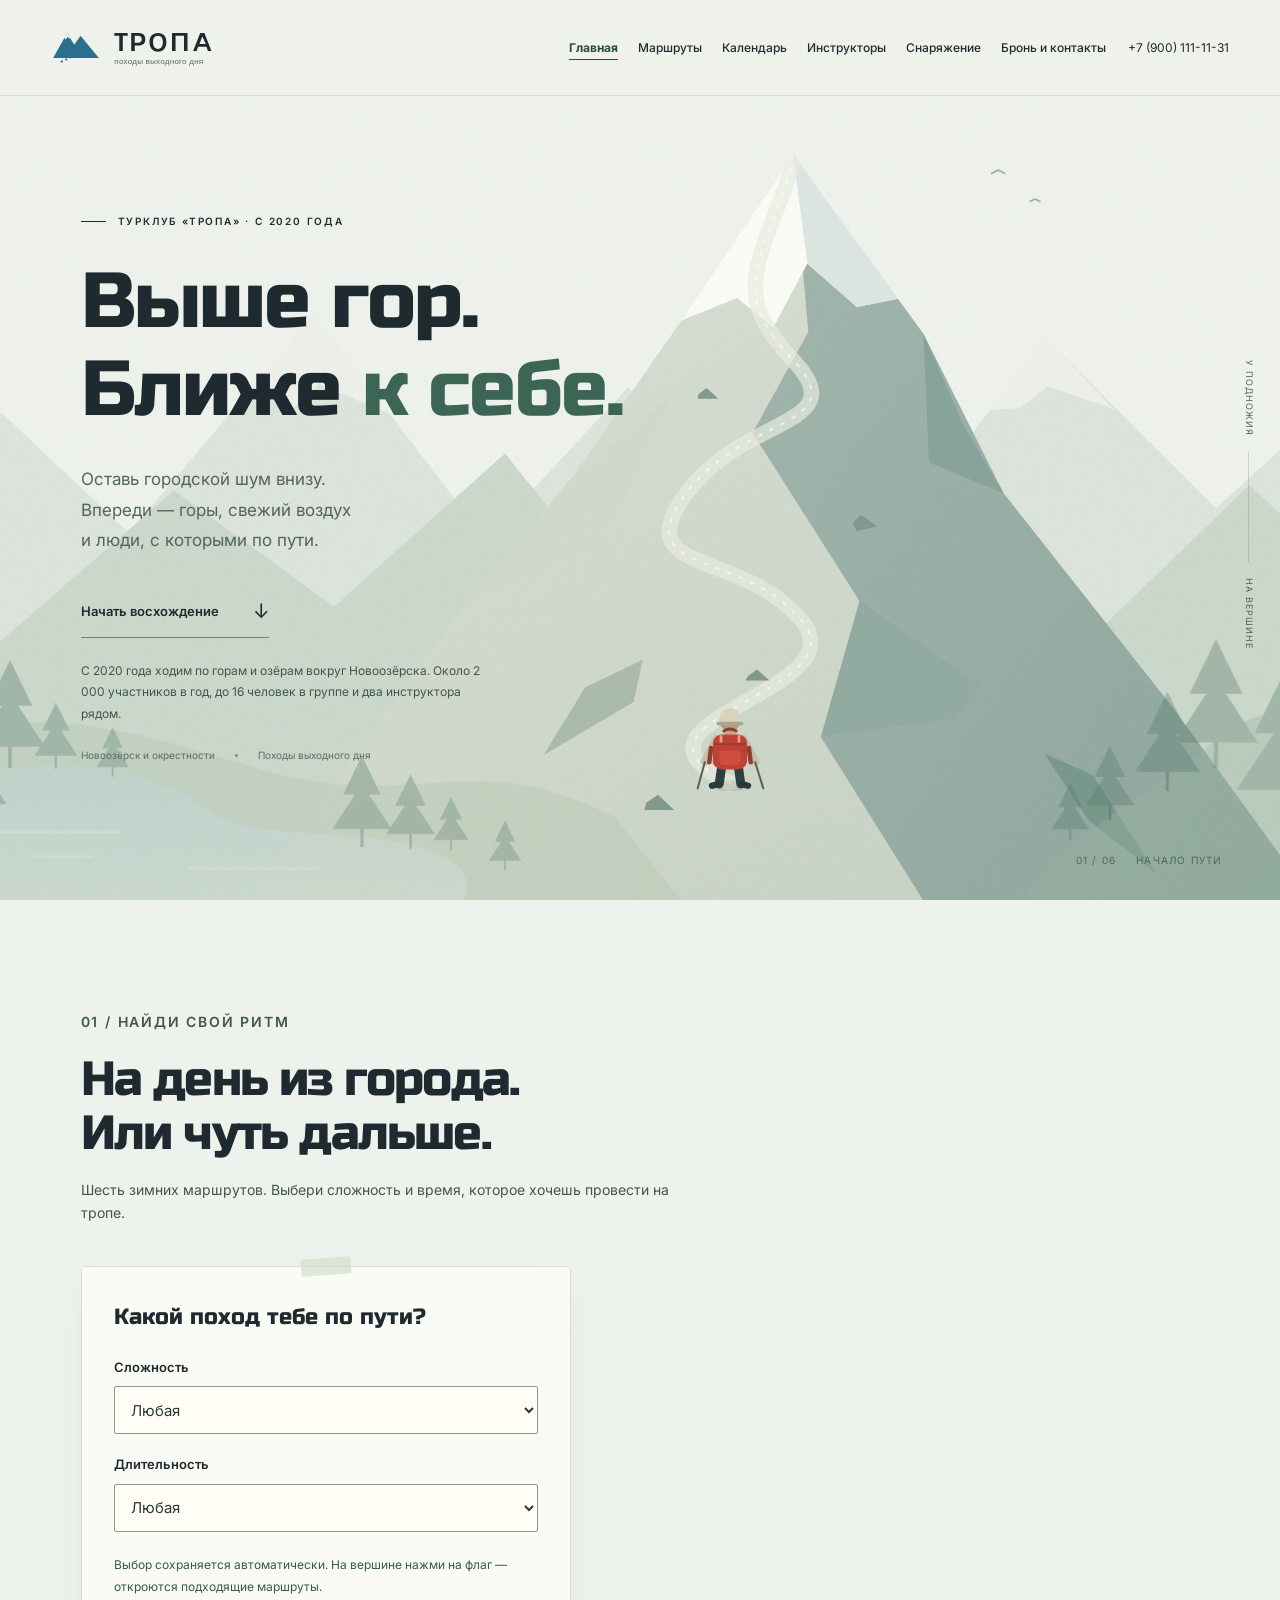
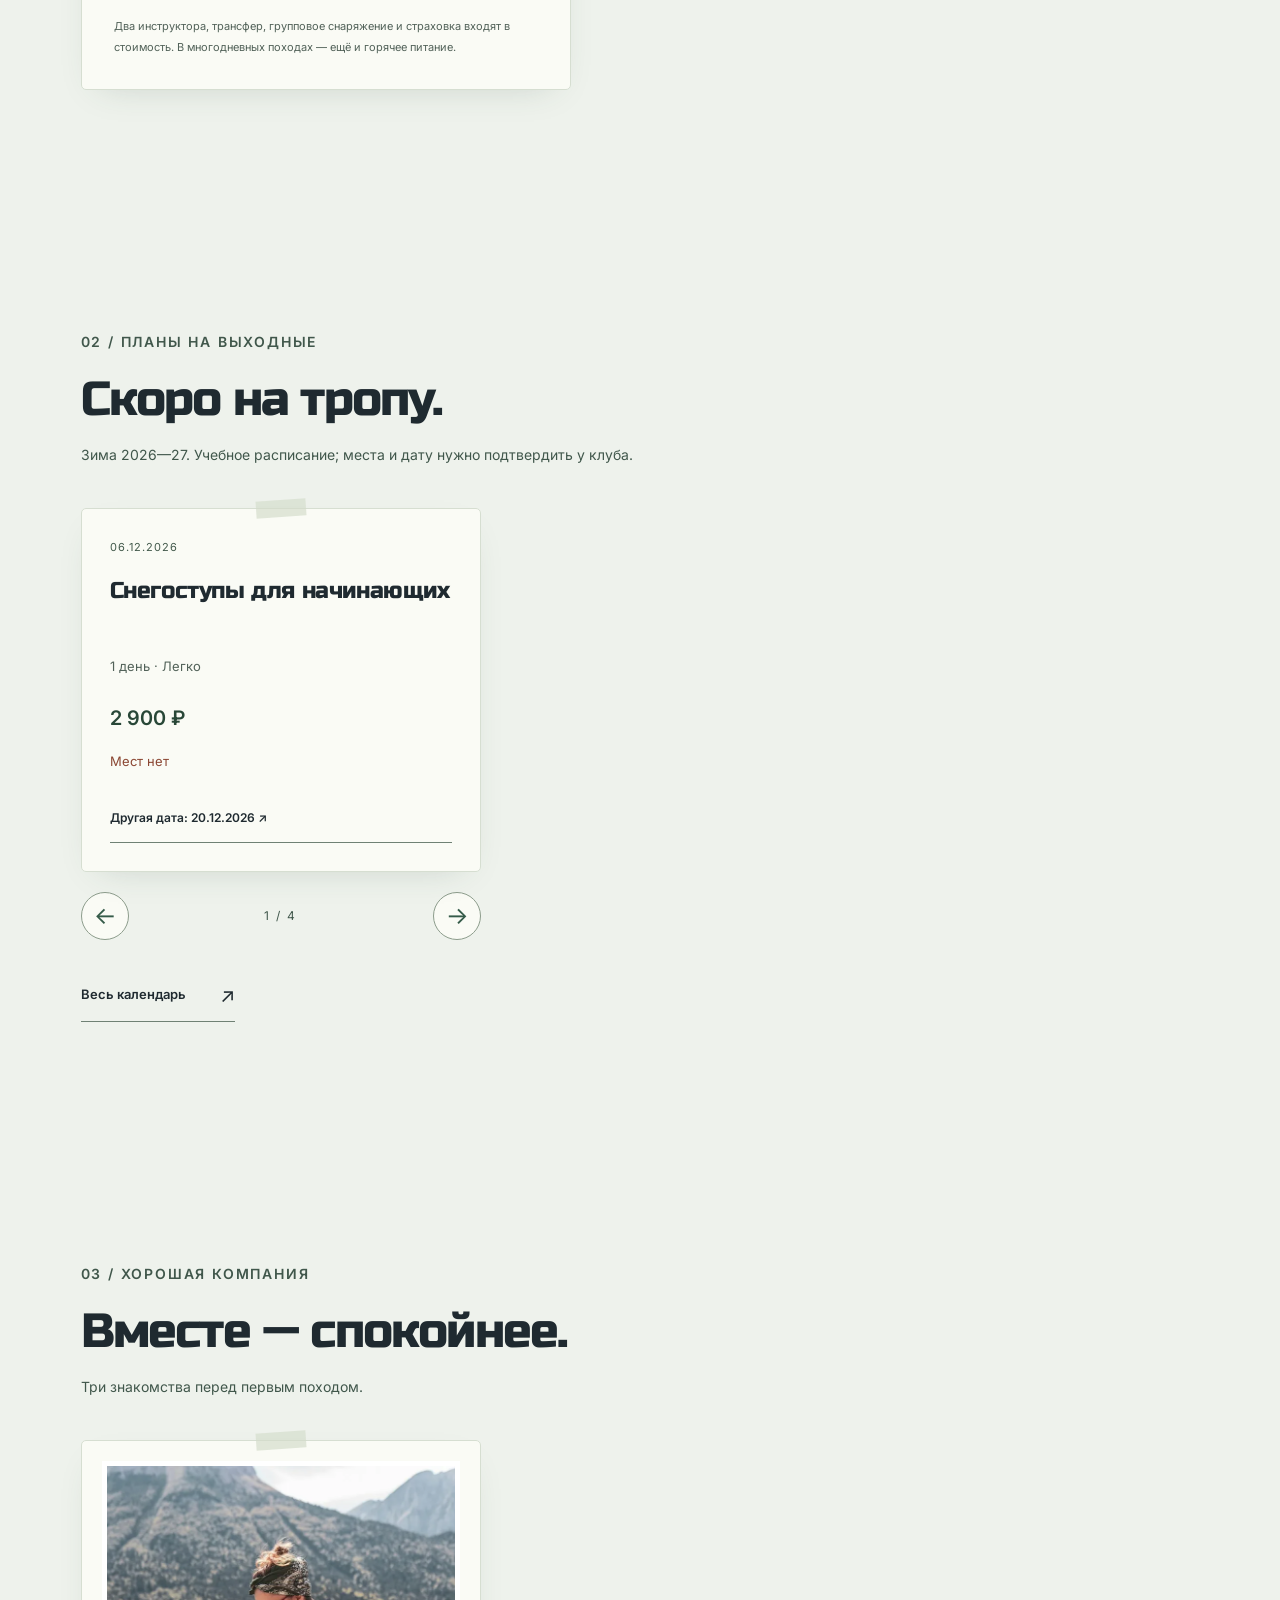
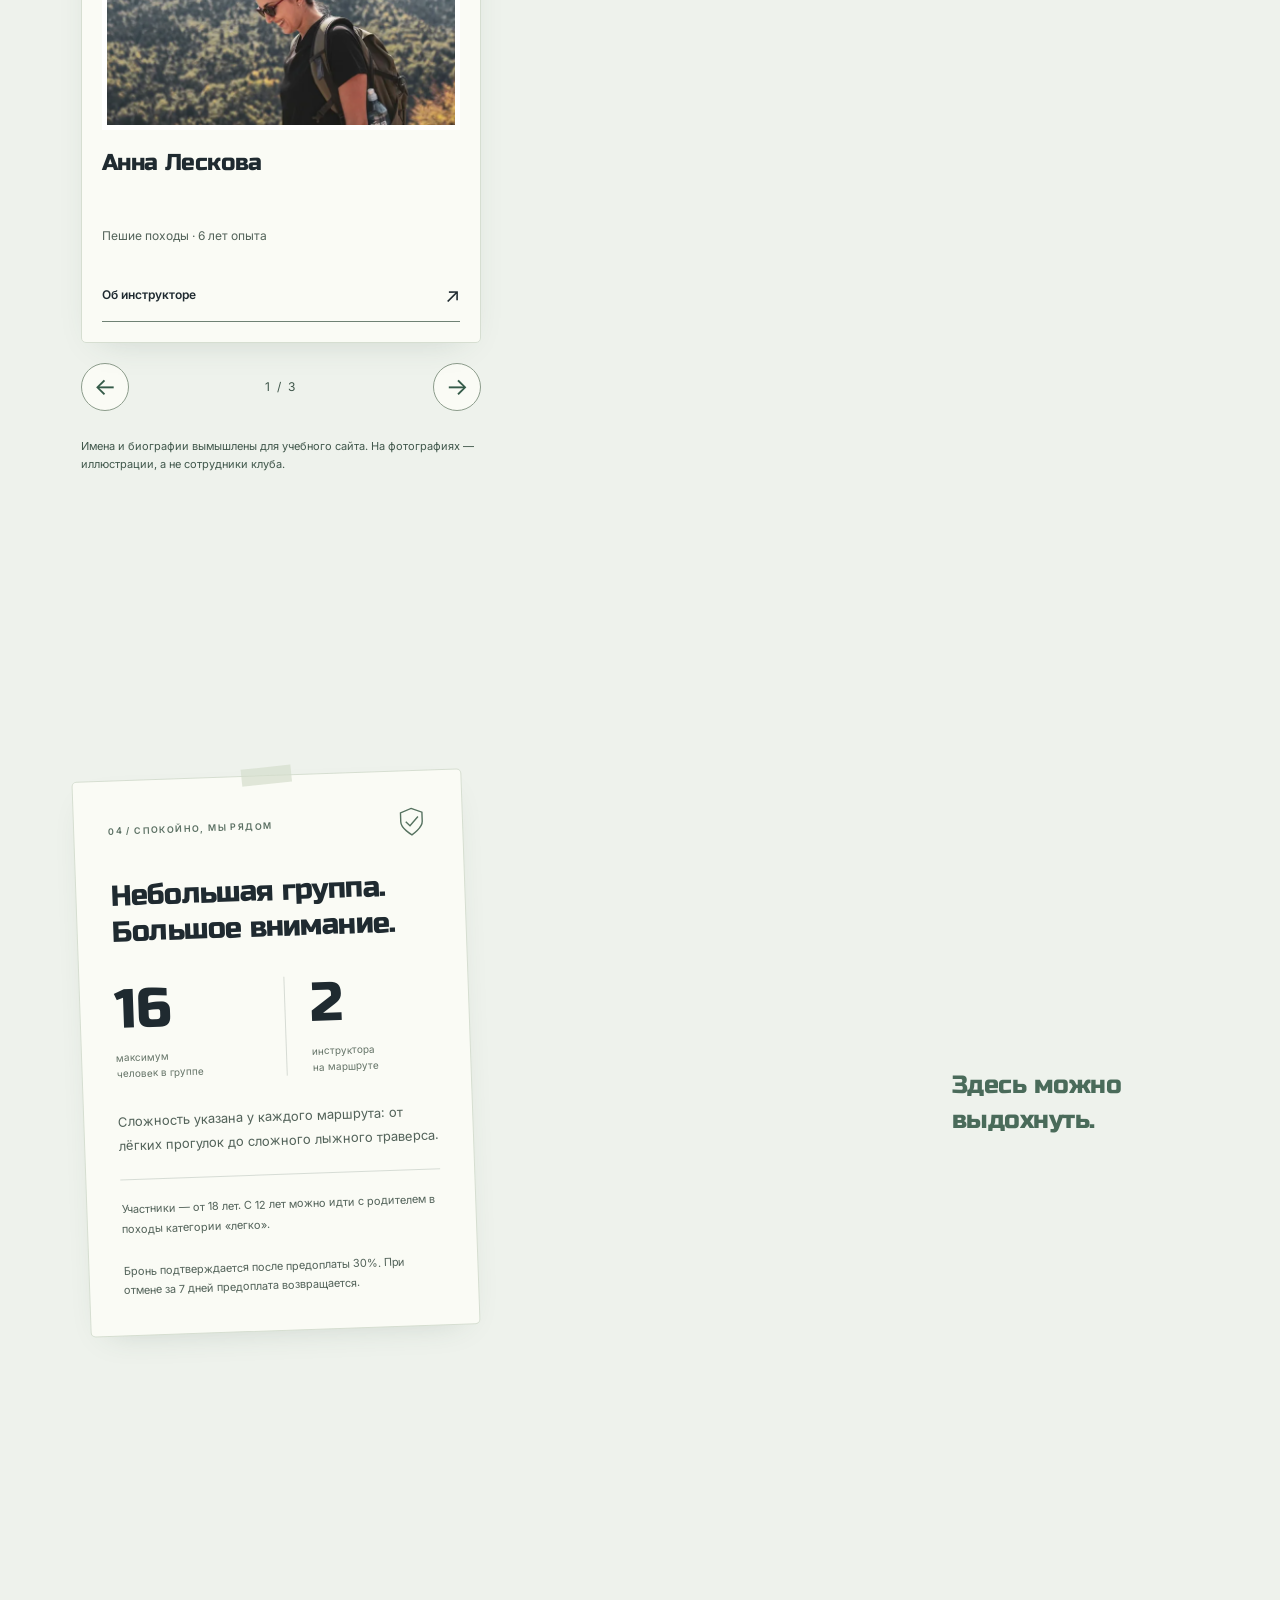
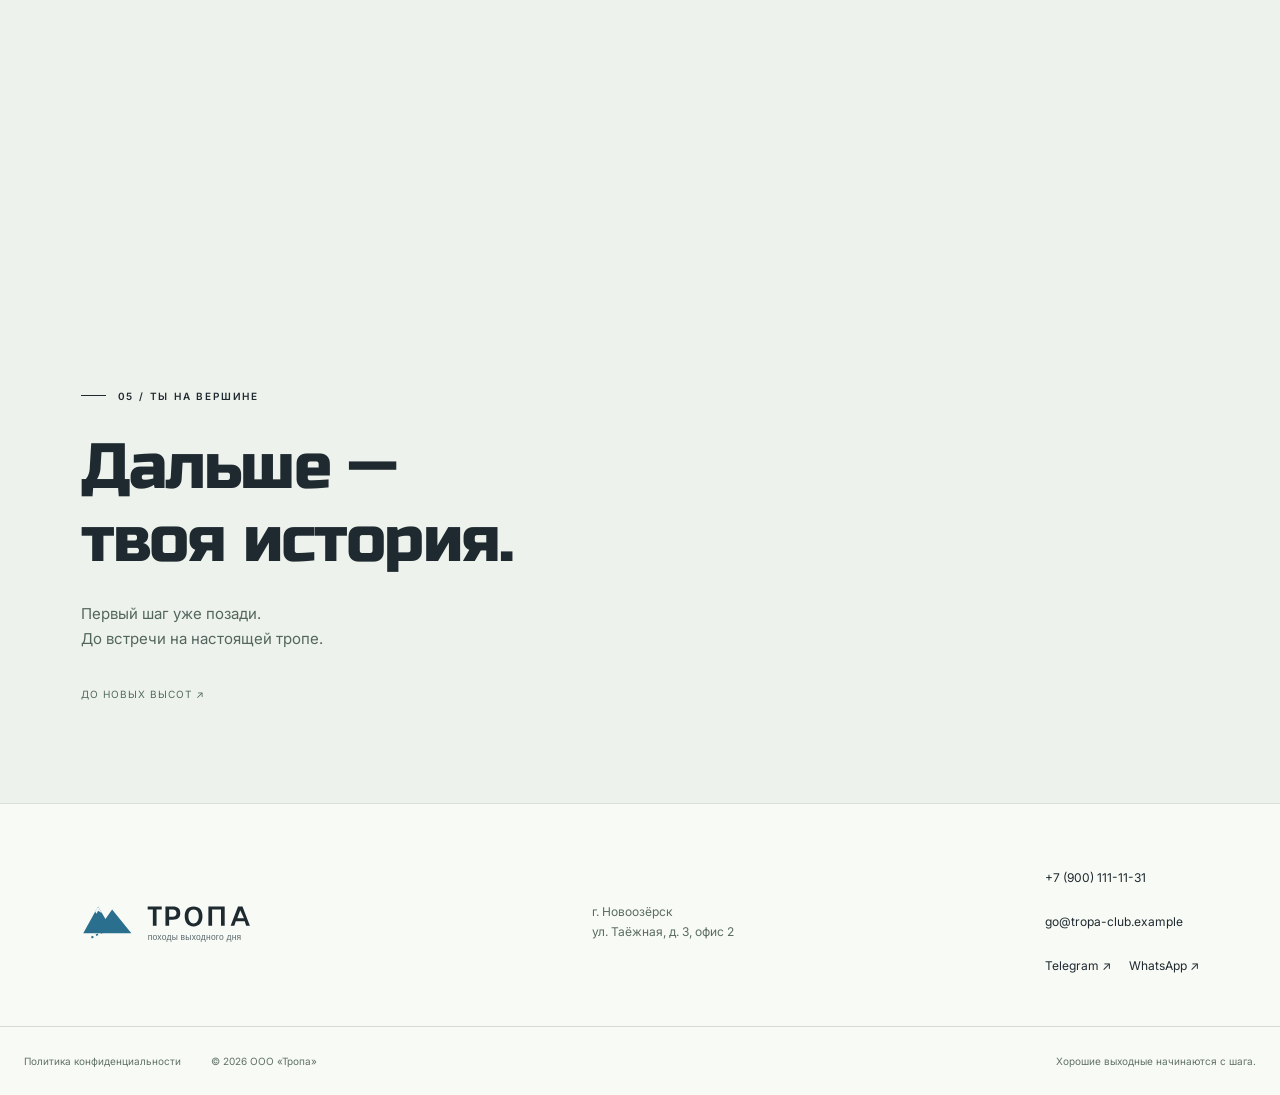
==== commit 9eba2c7c: "refactor/css & update/index" ====
--- a/index.html
+++ b/index.html
@@ -182,22 +182,30 @@
 
       <section class="chapter home-section" id="routes" aria-labelledby="picker-title" data-stage="Найди свою тропу">
         <div class="section-heading"><p class="eyebrow">01 / Найди свой ритм</p><h2 id="picker-title">На день из города.<br>Или чуть дальше.</h2><p>Шесть зимних маршрутов. Выбери сложность и время, которое хочешь провести на тропе.</p></div>
-        <form class="story-card home-picker" action="trips.html" method="get">
+        <div class="story-card home-picker" role="group" aria-label="Подбор похода" aria-describedby="picker-help">
           <h3>Какой поход тебе по пути?</h3>
           <label for="home-difficulty">Сложность</label><select id="home-difficulty" name="difficulty"><option value="all">Любая</option><option value="easy">Легко</option><option value="moderate">Средне</option><option value="hard">Сложно</option></select>
           <label for="home-days">Длительность</label><select id="home-days" name="days"><option value="all">Любая</option><option value="1">1 день</option><option value="2">2 дня</option><option value="3">3 дня</option></select>
-          <button type="submit">Подобрать поход <span aria-hidden="true">↗</span></button>
+          <p class="picker-hint" id="picker-help">Выбор сохраняется автоматически. На вершине нажми на флаг — откроются подходящие маршруты.</p>
           <p class="picker-note">Два инструктора, трансфер, групповое снаряжение и страховка входят в стоимость. В многодневных походах — ещё и горячее питание.</p>
-        </form>
+        </div>
       </section>
       <section class="chapter home-section" id="departures" aria-labelledby="departures-title" data-stage="Ближайшие выезды">
         <div class="section-heading"><p class="eyebrow">02 / Планы на выходные</p><h2 id="departures-title">Скоро на тропу.</h2><p>Зима 2026—27. Учебное расписание; места и дату нужно подтвердить у клуба.</p></div>
-        <div class="departure-grid" id="upcoming-departures"><p class="home-fallback">Даты выездов и свободные места доступны в календаре.</p></div>
+        <div class="home-album" data-album role="region" aria-roledescription="карусель" aria-labelledby="departures-title">
+          <div class="album-pages" id="upcoming-departures"><p class="home-fallback">Даты выездов и свободные места доступны в календаре.</p></div>
+          <div class="album-controls" hidden>
+            <button class="album-arrow" type="button" data-album-prev aria-label="Предыдущий выезд" aria-controls="upcoming-departures"><span aria-hidden="true">←</span></button>
+            <span class="album-counter" data-album-counter aria-live="polite" aria-atomic="true"></span>
+            <button class="album-arrow" type="button" data-album-next aria-label="Следующий выезд" aria-controls="upcoming-departures"><span aria-hidden="true">→</span></button>
+          </div>
+        </div>
         <a class="text-link section-link" href="calendar.html">Весь календарь <span aria-hidden="true">↗</span></a>
       </section>
       <section class="chapter home-section" id="guides" aria-labelledby="team-title" data-stage="Люди рядом">
         <div class="section-heading"><p class="eyebrow">03 / Хорошая компания</p><h2 id="team-title">Вместе — спокойнее.</h2><p>Три знакомства перед первым походом.</p></div>
-        <div class="home-guides-grid"><article class="story-card home-paper home-guide">
+        <div class="home-album" data-album role="region" aria-roledescription="карусель" aria-labelledby="team-title">
+        <div class="album-pages" id="home-guides"><article class="story-card home-paper home-guide">
  <img class="photo-anna" src="img/guides/anna.webp" width="800" height="600" loading="lazy" decoding="async" alt="Туристка с рюкзаком на фоне гор; фотоиллюстрация">
  <h3>Анна Лескова</h3><p>Пешие походы · 6 лет опыта</p>
  <a class="text-link" href="guides.html#anna">Об инструкторе <span aria-hidden="true">↗</span></a>
@@ -210,6 +218,12 @@
  <h3>Елена Соколова</h3><p>Походы на снегоступах · 5 лет опыта</p>
  <a class="text-link" href="guides.html#elena">Об инструкторе <span aria-hidden="true">↗</span></a>
 </article></div>
+          <div class="album-controls" hidden>
+            <button class="album-arrow" type="button" data-album-prev aria-label="Предыдущий инструктор" aria-controls="home-guides"><span aria-hidden="true">←</span></button>
+            <span class="album-counter" data-album-counter aria-live="polite" aria-atomic="true"></span>
+            <button class="album-arrow" type="button" data-album-next aria-label="Следующий инструктор" aria-controls="home-guides"><span aria-hidden="true">→</span></button>
+          </div>
+        </div>
         <p class="home-guide-note">Имена и биографии вымышлены для учебного сайта. На фотографиях — иллюстрации, а не сотрудники клуба.</p>
       </section>
 
@@ -244,7 +258,6 @@
       <p class="footer-address">г. Новоозёрск<br>ул. Таёжная, д. 3, офис 2</p>
       <div class="footer-contacts"><a href="tel:+79001111131">+7 (900) 111-11-31</a><a href="mailto:go@tropa-club.example">go@tropa-club.example</a><div class="footer-socials"><a href="https://t.me/tropa_trips" target="_blank" rel="noopener noreferrer">Telegram ↗</a><a href="https://wa.me/79001111131" target="_blank" rel="noopener noreferrer">WhatsApp ↗</a></div></div>
     </div>
-    <nav class="footer-links" aria-label="Разделы сайта"><a href="index.html" aria-current="page">Главная</a><a href="trips.html">Маршруты</a><a href="calendar.html">Календарь</a><a href="guides.html">Инструкторы</a><a href="gear.html">Снаряжение</a><a href="contacts.html">Бронь и контакты</a></nav>
     <div class="footer-bottom"><a href="privacy.html">Политика конфиденциальности</a><span>© 2026 ООО «Тропа»</span><span class="footer-motto">Хорошие выходные начинаются с шага.</span></div>
   </footer>
 </body>
--- a/css/styles.css
+++ b/css/styles.css
@@ -1,222 +1,1459 @@
-@font-face{font-family:Inter;src:url("../fonts/Inter-Variable.woff2") format("woff2");font-style:normal;font-weight:100 900;font-display:swap}
-@font-face{font-family:"Russo One";src:url("../fonts/RussoOne-Regular.woff2") format("woff2");font-style:normal;font-weight:400;font-display:swap}
-:root{--ink:#1f2a30;--muted:#53655f;--blue:#2b6f8f;--paper:#f4f8fa;--red:#b83e32;--line:rgba(40,67,55,.17);--heading:"Russo One",Arial,sans-serif;--body:Inter,Arial,sans-serif}
-*{box-sizing:border-box}
-html{scroll-behavior:smooth;scroll-padding-top:36px}
-body{margin:0;background:#eef2ec;color:var(--ink);font-family:var(--body);font-size:15px;line-height:1.65;-webkit-font-smoothing:antialiased}
-a{color:inherit;text-decoration:none}
-a:focus-visible{outline:3px solid var(--blue);outline-offset:5px;border-radius:3px}
-::selection{background:#bdd6cc;color:#172e29}
-img,svg{vertical-align:middle}
-button,a{-webkit-tap-highlight-color:transparent}
-.skip-link{position:fixed;left:16px;top:12px;z-index:30;padding:12px 20px;background:#fff;transform:translateY(-160%)}
-.skip-link:focus{transform:translateY(0)}
-.site-header{position:absolute;top:0;left:0;width:100%;height:116px;z-index:5;padding:22px 4.5%;display:flex;align-items:center;justify-content:space-between;gap:30px}
-.brand{display:inline-flex;align-items:center;min-height:44px;flex:none}
-.brand img{width:218px;height:auto}
-.main-nav{display:flex;gap:34px;margin-left:auto;margin-right:7%}
-.main-nav a{display:flex;align-items:center;gap:12px;min-height:44px;font-size:13px;font-weight:500;transition:color .2s}
-.main-nav a:hover,.footer-contacts a:hover,.footer-bottom a:hover{color:var(--blue)}
-.header-note{display:flex;align-items:center;gap:9px;color:#52635a;font-size:11px}
-.header-note i{width:6px;height:6px;border-radius:50%;background:#66866c}
-.journey{position:relative;isolation:isolate}
-.scene{position:fixed;top:0;left:0;width:100%;height:100vh;height:100svh;overflow:hidden;background:#eef2ec;z-index:-1;pointer-events:none}
-.sky-high{position:absolute;inset:0;background:linear-gradient(#d9e9f0,#e9f0ef 65%,#f4f8fa);opacity:0}
-.landscape{position:absolute;inset:0;width:100%;height:100%}
-.scene-grain{position:absolute;inset:0;opacity:.13;background-image:url("data:image/svg+xml,%3Csvg viewBox='0 0 180 180' xmlns='http://www.w3.org/2000/svg'%3E%3Cfilter id='n'%3E%3CfeTurbulence type='fractalNoise' baseFrequency='.8' numOctaves='3' stitchTiles='stitch'/%3E%3C/filter%3E%3Cpath fill='%23647665' opacity='.25' filter='url(%23n)' d='M0 0h180v180H0z'/%3E%3C/svg%3E");pointer-events:none}
-.clouds{opacity:0}
-.summit-flag{opacity:0}
-.flag-link{display:flex;align-items:center;justify-content:center;gap:10px;width:100%;height:100%;font-family:var(--body);font-weight:600;font-size:17px;line-height:1.2;color:white;pointer-events:none;cursor:pointer}
-.mobile-landscape{display:none}
-.flag-link:focus-visible{outline-color:white;outline-offset:-4px}
-.journey-meter{position:absolute;right:24px;top:40%;display:flex;flex-direction:column;align-items:center;gap:16px;color:#51665b;font-size:9px;letter-spacing:1px;text-transform:uppercase}
-.journey-meter>span{writing-mode:vertical-rl}
-.journey-meter>div{height:110px;width:1px;background:#6d89724a;position:relative}
-.journey-meter i{position:absolute;left:-1px;top:0;width:3px;height:100%;background:#526e60;transform:scaleY(0);transform-origin:top}
-.scene-caption{position:absolute;bottom:32px;right:4.5%;display:flex;gap:20px;font-size:10px;color:#4e685a;text-transform:uppercase;letter-spacing:1.2px}
-.scene-caption span:first-child{font-variant-numeric:tabular-nums}
-.chapter{position:relative;min-height:100vh;min-height:100svh;padding:100px 6.3%;display:flex;align-items:center;justify-content:space-between;gap:50px;pointer-events:none}
-.hero-copy,.story-card,.route-heading,.summit-copy,.landscape-note{pointer-events:auto}
-.hero{padding-top:170px;padding-bottom:140px;align-items:center}
-.hero-copy{max-width:650px}
-.eyebrow{display:flex;align-items:center;gap:12px;margin:0 0 28px;font-size:10px;font-weight:600;letter-spacing:1.8px;text-transform:uppercase}
-.small-rule{width:25px;height:1px;background:currentColor;flex:none}
-h1,h2,h3,p{margin-top:0}
-h1,h2{font-family:var(--heading);font-weight:400;letter-spacing:-1.8px;line-height:1.13}
-h1{font-size:clamp(52px,6.1vw,96px);margin-bottom:30px}
-h1 span{color:#3d6556}
-.hero-intro{font-size:17px;line-height:1.8;color:#52655d;margin-bottom:30px}
-.text-link{display:inline-flex;align-items:center;justify-content:space-between;gap:34px;min-height:48px;padding:9px 0;border-bottom:1px solid #6f8174;font-size:13px;font-weight:600}
-.text-link span{font-size:20px;font-weight:400}
-.hero-link:hover{color:var(--blue)}
-.hero-details{display:flex;flex-wrap:wrap;gap:20px;margin-top:44px;font-size:10px;color:#5b6c61}
-.hero-details span+span:before{content:"";display:inline-block;width:3px;height:3px;border-radius:50%;background:#7c8c7d;vertical-align:middle;margin-right:20px}
-.scroll-cue{position:absolute;bottom:40px;left:6.3%;display:flex;align-items:center;gap:14px;color:#566b60;font-size:10px;letter-spacing:.2px}
-.scroll-line{height:29px;width:1px;background:#7d9282}
-.hero-coordinate{position:absolute;bottom:40px;left:44%;font-size:9px;letter-spacing:1.5px;color:#546d5d;writing-mode:vertical-rl}
-.story-card{width:390px;max-width:100%;flex-shrink:0;padding:34px;background:#fafbf5;border:1px solid #d6ded1;border-radius:5px;box-shadow:0 12px 35px -20px #34544240;transform:rotate(var(--tilt,0deg));position:relative}
-.story-card:before{content:"";position:absolute;left:50%;top:-9px;width:50px;height:17px;background:#d4ddcaa8;transform:translateX(-50%) rotate(-4deg)}
-.card-right{margin-left:auto}
-.card-top{display:flex;align-items:center;justify-content:space-between;gap:10px;margin-bottom:30px}
-.card-top .eyebrow{font-size:9px;letter-spacing:1.4px;margin:0;color:#5b7063}
-.card-icon{width:33px;height:33px;flex:none;color:#567260}
-.story-card h2{font-size:29px;line-height:1.24;letter-spacing:-.8px;margin-bottom:22px}
-.story-card p{font-size:13px;line-height:1.85;color:#526259;margin-bottom:22px}
-.club-stat{display:flex;flex-direction:column;gap:10px;margin:32px 0}
-.club-stat strong{font-family:var(--heading);font-weight:400;line-height:1;font-size:64px;letter-spacing:-2px;display:flex;gap:12px;align-items:start}
-.club-stat strong>span{font-family:var(--body);font-size:24px;color:#839282;order:-1;line-height:1.8}
-.club-stat>span{font-size:11px;line-height:1.6;color:#627164;padding-left:32px}
-.card-foot{padding-top:16px;border-top:1px solid var(--line);display:flex;justify-content:space-between;font-size:10px;color:#5c7160}
-.landscape-note{font-family:var(--heading);font-size:25px;line-height:1.4;letter-spacing:-.5px;color:#4a6b5a;max-width:270px}
-.note-right{margin:100px 7% 0 auto}
-.note-left{margin:0 auto 0 5%}
-.chapter-routes{display:grid;grid-template-columns:1fr 1fr;align-items:start;gap:75px 100px;min-height:150vh;min-height:150svh;padding-top:80px;padding-bottom:130px}
-.route-heading{grid-column:1/3}
-.route-heading .eyebrow{margin-bottom:20px}
-.route-heading h2{font-size:42px;margin-bottom:20px}
-.route-heading p:last-child{font-size:13px;color:#51645c}
-.route-card{width:390px}
-.route-card.card-right{margin-top:190px}
-.route-count{font-size:10px;color:#6d806f;letter-spacing:1px}
-.route-list{list-style:none;padding:0;margin:0 0 25px}
-.route-list li{display:flex;justify-content:space-between;align-items:start;gap:14px;padding:20px 0;border-top:1px solid var(--line)}
-.route-list h3{font-size:14px;line-height:1.5;font-weight:600;max-width:210px;margin:0 0 5px}
-.route-list p{font-size:11px;line-height:1.5;margin:0;color:#667469}
-.route-list p span{padding:0 6px;color:#85917e}
-.route-price{white-space:nowrap;font-size:12px;font-weight:600;padding-top:3px}
-.story-card .card-aside{font-size:11px;line-height:1.8;color:#617364;margin:0;padding-top:18px;border-top:1px solid var(--line)}
-.included-list{list-style:none;padding:0;margin:0 0 26px;font-size:12px}
-.included-list li{display:flex;gap:13px;align-items:baseline;padding:9px 0}
-.included-list span{color:#66866b}
-.group-stats{display:grid;grid-template-columns:1fr 1fr;gap:20px;margin:32px 0 28px}
-.group-stats>div{display:flex;flex-direction:column;gap:12px}
-.group-stats>div+div{border-left:1px solid var(--line);padding-left:25px}
-.group-stats strong{font-family:var(--heading);font-size:55px;font-weight:400;line-height:1}
-.group-stats span{font-size:10px;color:#657468;line-height:1.6}
-.conditions{border-top:1px solid var(--line);padding-top:20px}
-.conditions p{font-size:11px;line-height:1.8}
-.conditions p:last-child{margin-bottom:0}
-.chapter-summit{min-height:100vh;min-height:100svh;align-items:end;padding-bottom:100px}
-.summit-copy h2{font-size:clamp(45px,5vw,72px);margin-bottom:25px}
-.summit-copy p:not(.eyebrow){font-size:15px;color:#53665e}
-.summit-mark{display:block;margin-top:35px;font-size:10px;letter-spacing:1px;text-transform:uppercase;color:#526b5f}
-.static-flag{display:inline-block;margin-top:24px;padding:16px 25px;background:var(--red);color:#fff;font-size:14px;font-weight:600;border-right:4px solid #455b57}
-.js-ready .reveal{opacity:0;transform:translateY(34px) rotate(var(--tilt,0deg));transition:opacity .7s ease,transform .7s ease}
-.js-ready .reveal.is-visible{opacity:1;transform:translateY(0) rotate(var(--tilt,0deg))}
-.site-footer{position:relative;z-index:2;background:#f8faf5;border-top:1px solid #d9e1d6}
-.footer-main{display:flex;justify-content:space-between;align-items:center;gap:32px;padding:52px 6.3% 38px}
-.footer-brand img{width:200px}
-.footer-address{margin:0;color:#5a6c60;font-size:12px}
-.footer-contacts{display:flex;flex-direction:column;align-items:flex-start;font-size:12px}
-.footer-contacts a{min-height:44px;display:flex;align-items:center}
-.footer-bottom{display:flex;align-items:center;gap:30px;border-top:1px solid var(--line);padding:12px 24px;font-size:10px;color:#607164}
-.footer-bottom>a{display:flex;align-items:center;min-height:44px}
-.footer-motto{margin-left:auto}
-.privacy-page{background:#f4f8fa}
-.site-header.privacy-header{position:relative;padding-left:18px;padding-right:36px;border-bottom:1px solid #dee5e7;height:110px}
-.back-link{display:inline-flex;align-items:center;gap:12px;min-height:44px;font-size:12px}
-.privacy-main{max-width:850px;margin:0 auto;padding:75px 32px 100px}
-.privacy-main h1{font-size:clamp(30px,4.5vw,52px);line-height:1.2;letter-spacing:-1px;margin-bottom:25px;overflow-wrap:anywhere}
-.privacy-lead{font-size:15px;color:#53636c}
-.policy-meta{display:flex;flex-wrap:wrap;gap:12px 25px;border-bottom:1px solid #dce3e6;padding:5px 0 30px;font-size:11px;color:#65747b}
-.policy-section{margin-top:38px;scroll-margin-top:25px}
-.policy-section h2{font-family:var(--body);font-size:20px;font-weight:600;letter-spacing:-.4px;line-height:1.5;margin-bottom:15px}
-.policy-section p,.policy-section li{font-size:14px;line-height:1.85;color:#45565e}
-.policy-section li{margin-bottom:9px}
-.policy-section ul{padding-left:22px}
-.policy-section a{color:#2b6f8f;text-decoration:underline;text-underline-offset:3px;overflow-wrap:anywhere}
-.policy-note{padding:22px 25px;background:#e9f0f2;border-left:2px solid #2b6f8f;margin:32px 0;color:#4d626d;font-size:13px;line-height:1.8}
-.operator-details{display:grid;grid-template-columns:130px 1fr;font-size:13px;gap:12px 20px;padding:20px 0}
-.operator-details dt{color:#65747b}
-.operator-details dd{margin:0;overflow-wrap:anywhere}
-@media(min-width:1600px){.chapter{padding-left:max(8%,calc((100vw - 1400px)/2));padding-right:max(8%,calc((100vw - 1400px)/2))}.hero-copy{max-width:750px}.story-card{width:430px;padding:38px}.route-card{width:430px}.hero{padding-top:160px}.story-card p{font-size:14px}}
-@media(max-width:1100px){.header-note{display:none}.main-nav{margin:0;gap:25px}.site-header{padding-left:4%;padding-right:4%}.chapter{padding-left:5%;padding-right:5%;gap:28px}.story-card{width:340px;padding:27px}.story-card h2{font-size:25px}.landscape-note{font-size:22px;max-width:210px}.note-right{margin-right:3%}.chapter-routes{column-gap:35px}.route-list h3{font-size:12px}.route-list p{font-size:10px}.route-price{font-size:11px}.journey-meter{right:13px}.hero-details{gap:12px}.hero-details span+span:before{margin-right:12px}.hero-coordinate{display:none}}
-@media(max-width:760px){
-  html{scroll-padding-top:20px}
-  .site-header{height:90px;padding:18px 22px;gap:15px}
-  .brand img{width:180px}
-  .main-nav{gap:0}
-  .main-nav a{font-size:11px}
-  .main-nav a:not(.nav-routes){display:none}
-  .chapter{padding:110px 25px;min-height:110svh;display:flex;flex-direction:column;align-items:flex-start;justify-content:center;gap:60px}
-  .hero{padding-top:140px;padding-bottom:100px;min-height:100svh;justify-content:flex-start}
-  .hero-copy{max-width:450px}
-  .hero .eyebrow{font-size:8px;letter-spacing:1.3px;gap:9px;margin-bottom:24px}
-  h1{font-size:clamp(43px,8.2vw,60px);letter-spacing:-1.5px;margin-bottom:22px}
-  .hero-intro{font-size:13px;line-height:1.8;margin-bottom:24px}
-  .text-link{font-size:11px;gap:28px}
-  .hero-details{margin-top:26px;font-size:8px}
-  .hero-details span+span:before{margin-right:10px}
-  .scroll-cue{left:25px;bottom:30px;font-size:8px;gap:9px;max-width:75%}
-  .scene-caption{right:20px;bottom:18px;font-size:8px}
-  .scene-caption span:last-child{display:none}
-  .journey-meter{display:none}
-  .mobile-landscape{display:initial}
-  .story-card{width:350px;max-width:calc(100vw - 60px);padding:27px}
-  .card-right{margin-left:auto}
-  .card-top{margin-bottom:24px}
-  .story-card h2{font-size:27px}
-  .story-card p{font-size:12px}
-  .club-stat{margin:25px 0}
-  .club-stat strong{font-size:58px}
-  .landscape-note{font-size:22px;margin:0;align-self:flex-end;max-width:220px}
-  .note-left{align-self:flex-start}
-  .chapter-club{padding-top:40svh}
-  .chapter-routes{min-height:auto;padding-top:140px;padding-bottom:160px;gap:80px}
-  .route-heading{max-width:320px}
-  .route-heading h2{font-size:34px}
-  .route-heading p:last-child{font-size:12px}
-  .route-card.card-right{margin-top:40px}
-  .route-list h3{font-size:13px}
-  .route-list p{font-size:10px}
-  .route-price{font-size:11px}
-  .chapter-care{padding-top:32svh;padding-bottom:100px}
-  .chapter-care .landscape-note{order:2;align-self:flex-start}
-  .chapter-safety{padding-top:34svh;padding-bottom:100px}
-  .chapter-summit{padding-top:55svh;padding-bottom:80px;justify-content:flex-end;min-height:100svh}
-  .summit-copy h2{font-size:44px}
-  .summit-copy .eyebrow{font-size:8px;letter-spacing:1.4px;margin-bottom:20px}
-  .summit-copy p:not(.eyebrow){font-size:13px}
-  .flag-link{font-size:20px}
-  .footer-main{padding:36px 25px;display:grid;grid-template-columns:1fr;gap:24px}
-  .footer-brand img{width:180px}
-  .footer-address{font-size:11px}
-  .footer-contacts{font-size:12px}
-  .footer-bottom{padding:12px 24px 20px;gap:5px;flex-wrap:wrap}
-  .footer-bottom>a{width:100%;font-size:10px}
-  .footer-bottom>span{font-size:9px}
-  .footer-motto{display:none}
-  .site-header.privacy-header{height:90px;padding-left:18px;padding-right:20px}
-  .privacy-header .brand img{width:160px}
-  .back-link{font-size:10px;gap:7px}
-  .privacy-main{padding:45px 24px 65px}
-  .privacy-main h1{font-size:33px}
-  .privacy-lead{font-size:13px}
-  .policy-section h2{font-size:18px}
-  .policy-section p,.policy-section li{font-size:13px}
-  .policy-note{padding:18px;font-size:12px}
-  .operator-details{grid-template-columns:1fr;gap:5px;font-size:12px}
-  .operator-details dd{margin-bottom:10px}
-}
-@media(max-width:380px){.site-header{padding-left:18px;padding-right:18px}.brand img{width:160px}.hero{padding-left:22px;padding-right:22px}.hero-details{gap:7px;font-size:7px}.hero-details span+span:before{margin-right:7px}.story-card{padding:23px}.story-card h2{font-size:25px}.route-list h3{font-size:12px}.route-price{font-size:10px}.eyebrow{letter-spacing:1.2px}}
-@media(max-width:760px) and (min-height:650px){
-  .story-card{position:sticky;top:calc(22svh + 15px)}
-  .route-card.card-left{position:relative;top:auto}
-  .chapter-club:after,.chapter-care:after,.chapter-safety:after,.chapter-routes:after{content:"";display:block;flex:none;align-self:stretch;height:35svh;order:3}
-  .chapter-routes:after{height:45svh}
-}
-@media(prefers-reduced-motion:reduce){
-  html{scroll-behavior:auto}
-  *,*:before,*:after{animation:none!important;transition:none!important}
-  .js-ready .reveal{opacity:1;transform:rotate(var(--tilt,0deg))}
-}
-@media print{
-  .site-header{position:relative}
-  .scene,.scroll-cue,.hero-coordinate,.landscape-note,.skip-link{display:none}
-  .chapter{min-height:0!important;padding:25px!important;display:block;break-inside:avoid}
-  .story-card{width:100%;max-width:none;box-shadow:none;transform:none!important;margin:20px 0!important;break-inside:avoid}
-  .reveal{opacity:1!important;transform:none!important}
-  .hero-copy{max-width:none}
-  h1{font-size:40px}
-  .footer-main{padding:25px}
-}
+@font-face {
+  font-family: Inter;
+  src: url("../fonts/Inter-Variable.woff2") format("woff2");
+  font-style: normal;
+  font-weight: 100 900;
+  font-display: swap;
+}
+
+@font-face {
+  font-family: "Russo One";
+  src: url("../fonts/RussoOne-Regular.woff2") format("woff2");
+  font-style: normal;
+  font-weight: 400;
+  font-display: swap;
+}
+
+:root {
+  --ink: #1f2a30;
+  --muted: #53655f;
+  --blue: #2b6f8f;
+  --paper: #f4f8fa;
+  --red: #b83e32;
+  --line: rgba(40,67,55,.17);
+  --heading: "Russo One",Arial,sans-serif;
+  --body: Inter,Arial,sans-serif;
+}
+
+* {
+  box-sizing: border-box;
+}
+
+html {
+  scroll-behavior: smooth;
+  scroll-padding-top: 36px;
+}
+
+body {
+  margin: 0;
+  background: #eef2ec;
+  color: var(--ink);
+  font-family: var(--body);
+  font-size: 15px;
+  line-height: 1.65;
+  -webkit-font-smoothing: antialiased;
+}
+
+a {
+  color: inherit;
+  text-decoration: none;
+}
+
+a:focus-visible {
+  outline: 3px solid var(--blue);
+  outline-offset: 5px;
+  border-radius: 3px;
+}
+
+::selection {
+  background: #bdd6cc;
+  color: #172e29;
+}
+
+img,svg {
+  vertical-align: middle;
+}
+
+button,a {
+  -webkit-tap-highlight-color: transparent;
+}
+
+.skip-link {
+  position: fixed;
+  left: 16px;
+  top: 12px;
+  z-index: 30;
+  padding: 12px 20px;
+  background: #fff;
+  transform: translateY(-160%);
+}
+
+.skip-link:focus {
+  transform: translateY(0);
+}
+
+.site-header {
+  position: absolute;
+  top: 0;
+  left: 0;
+  width: 100%;
+  height: 116px;
+  z-index: 5;
+  padding: 22px 4.5%;
+  display: flex;
+  align-items: center;
+  justify-content: space-between;
+  gap: 30px;
+}
+
+.brand {
+  display: inline-flex;
+  align-items: center;
+  min-height: 44px;
+  flex: none;
+}
+
+.brand img {
+  width: 218px;
+  height: auto;
+}
+
+.main-nav {
+  display: flex;
+  gap: 34px;
+  margin-left: auto;
+  margin-right: 7%;
+}
+
+.main-nav a {
+  display: flex;
+  align-items: center;
+  gap: 12px;
+  min-height: 44px;
+  font-size: 13px;
+  font-weight: 500;
+  transition: color .2s;
+}
+
+.main-nav a:hover,.footer-contacts a:hover,.footer-bottom a:hover {
+  color: var(--blue);
+}
+
+.header-note {
+  display: flex;
+  align-items: center;
+  gap: 9px;
+  color: #52635a;
+  font-size: 11px;
+}
+
+.header-note i {
+  width: 6px;
+  height: 6px;
+  border-radius: 50%;
+  background: #66866c;
+}
+
+.journey {
+  position: relative;
+  isolation: isolate;
+}
+
+.scene {
+  position: fixed;
+  top: 0;
+  left: 0;
+  width: 100%;
+  height: 100vh;
+  height: 100svh;
+  overflow: hidden;
+  background: #eef2ec;
+  z-index: -1;
+  pointer-events: none;
+}
+
+.sky-high {
+  position: absolute;
+  inset: 0;
+  background: linear-gradient(#d9e9f0,#e9f0ef 65%,#f4f8fa);
+  opacity: 0;
+}
+
+.landscape {
+  position: absolute;
+  inset: 0;
+  width: 100%;
+  height: 100%;
+}
+
+.scene-grain {
+  position: absolute;
+  inset: 0;
+  opacity: .13;
+  background-image: url("data:image/svg+xml,%3Csvg viewBox='0 0 180 180' xmlns='http://www.w3.org/2000/svg'%3E%3Cfilter id='n'%3E%3CfeTurbulence type='fractalNoise' baseFrequency='.8' numOctaves='3' stitchTiles='stitch'/%3E%3C/filter%3E%3Cpath fill='%23647665' opacity='.25' filter='url(%23n)' d='M0 0h180v180H0z'/%3E%3C/svg%3E");
+  pointer-events: none;
+}
+
+.clouds {
+  opacity: 0;
+}
+
+.summit-flag {
+  opacity: 0;
+}
+
+.flag-link {
+  display: flex;
+  align-items: center;
+  justify-content: center;
+  gap: 10px;
+  width: 100%;
+  height: 100%;
+  font-family: var(--body);
+  font-weight: 600;
+  font-size: 17px;
+  line-height: 1.2;
+  color: white;
+  pointer-events: none;
+  cursor: pointer;
+}
+
+.mobile-landscape {
+  display: none;
+}
+
+.flag-link:focus-visible {
+  outline-color: white;
+  outline-offset: -4px;
+}
+
+.journey-meter {
+  position: absolute;
+  right: 24px;
+  top: 40%;
+  display: flex;
+  flex-direction: column;
+  align-items: center;
+  gap: 16px;
+  color: #51665b;
+  font-size: 9px;
+  letter-spacing: 1px;
+  text-transform: uppercase;
+}
+
+.journey-meter>span {
+  writing-mode: vertical-rl;
+}
+
+.journey-meter>div {
+  height: 110px;
+  width: 1px;
+  background: #6d89724a;
+  position: relative;
+}
+
+.journey-meter i {
+  position: absolute;
+  left: -1px;
+  top: 0;
+  width: 3px;
+  height: 100%;
+  background: #526e60;
+  transform: scaleY(0);
+  transform-origin: top;
+}
+
+.scene-caption {
+  position: absolute;
+  bottom: 32px;
+  right: 4.5%;
+  display: flex;
+  gap: 20px;
+  font-size: 10px;
+  color: #4e685a;
+  text-transform: uppercase;
+  letter-spacing: 1.2px;
+}
+
+.scene-caption span:first-child {
+  font-variant-numeric: tabular-nums;
+}
+
+.chapter {
+  position: relative;
+  min-height: 100vh;
+  min-height: 100svh;
+  padding: 100px 6.3%;
+  display: flex;
+  align-items: center;
+  justify-content: space-between;
+  gap: 50px;
+  pointer-events: none;
+}
+
+.hero-copy,.story-card,.route-heading,.summit-copy,.landscape-note {
+  pointer-events: auto;
+}
+
+.hero {
+  padding-top: 170px;
+  padding-bottom: 140px;
+  align-items: center;
+}
+
+.hero-copy {
+  max-width: 650px;
+}
+
+.eyebrow {
+  display: flex;
+  align-items: center;
+  gap: 12px;
+  margin: 0 0 28px;
+  font-size: 10px;
+  font-weight: 600;
+  letter-spacing: 1.8px;
+  text-transform: uppercase;
+}
+
+.small-rule {
+  width: 25px;
+  height: 1px;
+  background: currentColor;
+  flex: none;
+}
+
+h1,h2,h3,p {
+  margin-top: 0;
+}
+
+h1,h2 {
+  font-family: var(--heading);
+  font-weight: 400;
+  letter-spacing: -1.8px;
+  line-height: 1.13;
+}
+
+h1 {
+  font-size: clamp(52px,6.1vw,96px);
+  margin-bottom: 30px;
+}
+
+h1 span {
+  color: #3d6556;
+}
+
+.hero-intro {
+  font-size: 17px;
+  line-height: 1.8;
+  color: #52655d;
+  margin-bottom: 30px;
+}
+
+.text-link {
+  display: inline-flex;
+  align-items: center;
+  justify-content: space-between;
+  gap: 34px;
+  min-height: 48px;
+  padding: 9px 0;
+  border-bottom: 1px solid #6f8174;
+  font-size: 13px;
+  font-weight: 600;
+}
+
+.text-link span {
+  font-size: 20px;
+  font-weight: 400;
+}
+
+.hero-link:hover {
+  color: var(--blue);
+}
+
+.hero-details {
+  display: flex;
+  flex-wrap: wrap;
+  gap: 20px;
+  margin-top: 44px;
+  font-size: 10px;
+  color: #5b6c61;
+}
+
+.hero-details span+span:before {
+  content: "";
+  display: inline-block;
+  width: 3px;
+  height: 3px;
+  border-radius: 50%;
+  background: #7c8c7d;
+  vertical-align: middle;
+  margin-right: 20px;
+}
+
+.scroll-cue {
+  position: absolute;
+  bottom: 40px;
+  left: 6.3%;
+  display: flex;
+  align-items: center;
+  gap: 14px;
+  color: #566b60;
+  font-size: 10px;
+  letter-spacing: .2px;
+}
+
+.scroll-line {
+  height: 29px;
+  width: 1px;
+  background: #7d9282;
+}
+
+.hero-coordinate {
+  position: absolute;
+  bottom: 40px;
+  left: 44%;
+  font-size: 9px;
+  letter-spacing: 1.5px;
+  color: #546d5d;
+  writing-mode: vertical-rl;
+}
+
+.story-card {
+  width: 390px;
+  max-width: 100%;
+  flex-shrink: 0;
+  padding: 34px;
+  background: #fafbf5;
+  border: 1px solid #d6ded1;
+  border-radius: 5px;
+  box-shadow: 0 12px 35px -20px #34544240;
+  transform: rotate(var(--tilt,0deg));
+  position: relative;
+}
+
+.story-card:before {
+  content: "";
+  position: absolute;
+  left: 50%;
+  top: -9px;
+  width: 50px;
+  height: 17px;
+  background: #d4ddcaa8;
+  transform: translateX(-50%) rotate(-4deg);
+}
+
+.card-right {
+  margin-left: auto;
+}
+
+.card-top {
+  display: flex;
+  align-items: center;
+  justify-content: space-between;
+  gap: 10px;
+  margin-bottom: 30px;
+}
+
+.card-top .eyebrow {
+  font-size: 9px;
+  letter-spacing: 1.4px;
+  margin: 0;
+  color: #5b7063;
+}
+
+.card-icon {
+  width: 33px;
+  height: 33px;
+  flex: none;
+  color: #567260;
+}
+
+.story-card h2 {
+  font-size: 29px;
+  line-height: 1.24;
+  letter-spacing: -.8px;
+  margin-bottom: 22px;
+}
+
+.story-card p {
+  font-size: 13px;
+  line-height: 1.85;
+  color: #526259;
+  margin-bottom: 22px;
+}
+
+.club-stat {
+  display: flex;
+  flex-direction: column;
+  gap: 10px;
+  margin: 32px 0;
+}
+
+.club-stat strong {
+  font-family: var(--heading);
+  font-weight: 400;
+  line-height: 1;
+  font-size: 64px;
+  letter-spacing: -2px;
+  display: flex;
+  gap: 12px;
+  align-items: start;
+}
+
+.club-stat strong>span {
+  font-family: var(--body);
+  font-size: 24px;
+  color: #839282;
+  order: -1;
+  line-height: 1.8;
+}
+
+.club-stat>span {
+  font-size: 11px;
+  line-height: 1.6;
+  color: #627164;
+  padding-left: 32px;
+}
+
+.card-foot {
+  padding-top: 16px;
+  border-top: 1px solid var(--line);
+  display: flex;
+  justify-content: space-between;
+  font-size: 10px;
+  color: #5c7160;
+}
+
+.landscape-note {
+  font-family: var(--heading);
+  font-size: 25px;
+  line-height: 1.4;
+  letter-spacing: -.5px;
+  color: #4a6b5a;
+  max-width: 270px;
+}
+
+.note-right {
+  margin: 100px 7% 0 auto;
+}
+
+.note-left {
+  margin: 0 auto 0 5%;
+}
+
+.chapter-routes {
+  display: grid;
+  grid-template-columns: 1fr 1fr;
+  align-items: start;
+  gap: 75px 100px;
+  min-height: 150vh;
+  min-height: 150svh;
+  padding-top: 80px;
+  padding-bottom: 130px;
+}
+
+.route-heading {
+  grid-column: 1/3;
+}
+
+.route-heading .eyebrow {
+  margin-bottom: 20px;
+}
+
+.route-heading h2 {
+  font-size: 42px;
+  margin-bottom: 20px;
+}
+
+.route-heading p:last-child {
+  font-size: 13px;
+  color: #51645c;
+}
+
+.route-card {
+  width: 390px;
+}
+
+.route-card.card-right {
+  margin-top: 190px;
+}
+
+.route-count {
+  font-size: 10px;
+  color: #6d806f;
+  letter-spacing: 1px;
+}
+
+.route-list {
+  list-style: none;
+  padding: 0;
+  margin: 0 0 25px;
+}
+
+.route-list li {
+  display: flex;
+  justify-content: space-between;
+  align-items: start;
+  gap: 14px;
+  padding: 20px 0;
+  border-top: 1px solid var(--line);
+}
+
+.route-list h3 {
+  font-size: 14px;
+  line-height: 1.5;
+  font-weight: 600;
+  max-width: 210px;
+  margin: 0 0 5px;
+}
+
+.route-list p {
+  font-size: 11px;
+  line-height: 1.5;
+  margin: 0;
+  color: #667469;
+}
+
+.route-list p span {
+  padding: 0 6px;
+  color: #85917e;
+}
+
+.route-price {
+  white-space: nowrap;
+  font-size: 12px;
+  font-weight: 600;
+  padding-top: 3px;
+}
+
+.story-card .card-aside {
+  font-size: 11px;
+  line-height: 1.8;
+  color: #617364;
+  margin: 0;
+  padding-top: 18px;
+  border-top: 1px solid var(--line);
+}
+
+.included-list {
+  list-style: none;
+  padding: 0;
+  margin: 0 0 26px;
+  font-size: 12px;
+}
+
+.included-list li {
+  display: flex;
+  gap: 13px;
+  align-items: baseline;
+  padding: 9px 0;
+}
+
+.included-list span {
+  color: #66866b;
+}
+
+.group-stats {
+  display: grid;
+  grid-template-columns: 1fr 1fr;
+  gap: 20px;
+  margin: 32px 0 28px;
+}
+
+.group-stats>div {
+  display: flex;
+  flex-direction: column;
+  gap: 12px;
+}
+
+.group-stats>div+div {
+  border-left: 1px solid var(--line);
+  padding-left: 25px;
+}
+
+.group-stats strong {
+  font-family: var(--heading);
+  font-size: 55px;
+  font-weight: 400;
+  line-height: 1;
+}
+
+.group-stats span {
+  font-size: 10px;
+  color: #657468;
+  line-height: 1.6;
+}
+
+.conditions {
+  border-top: 1px solid var(--line);
+  padding-top: 20px;
+}
+
+.conditions p {
+  font-size: 11px;
+  line-height: 1.8;
+}
+
+.conditions p:last-child {
+  margin-bottom: 0;
+}
+
+.chapter-summit {
+  min-height: 100vh;
+  min-height: 100svh;
+  align-items: end;
+  padding-bottom: 100px;
+}
+
+.summit-copy h2 {
+  font-size: clamp(45px,5vw,72px);
+  margin-bottom: 25px;
+}
+
+.summit-copy p:not(.eyebrow) {
+  font-size: 15px;
+  color: #53665e;
+}
+
+.summit-mark {
+  display: block;
+  margin-top: 35px;
+  font-size: 10px;
+  letter-spacing: 1px;
+  text-transform: uppercase;
+  color: #526b5f;
+}
+
+.static-flag {
+  display: inline-block;
+  margin-top: 24px;
+  padding: 16px 25px;
+  background: var(--red);
+  color: #fff;
+  font-size: 14px;
+  font-weight: 600;
+  border-right: 4px solid #455b57;
+}
+
+.js-ready .reveal {
+  opacity: 0;
+  transform: translateY(34px) rotate(var(--tilt,0deg));
+  transition: opacity .7s ease,transform .7s ease;
+}
+
+.js-ready .reveal.is-visible {
+  opacity: 1;
+  transform: translateY(0) rotate(var(--tilt,0deg));
+}
+
+.site-footer {
+  position: relative;
+  z-index: 2;
+  background: #f8faf5;
+  border-top: 1px solid #d9e1d6;
+}
+
+.footer-main {
+  display: flex;
+  justify-content: space-between;
+  align-items: center;
+  gap: 32px;
+  padding: 52px 6.3% 38px;
+}
+
+.footer-brand img {
+  width: 200px;
+}
+
+.footer-address {
+  margin: 0;
+  color: #5a6c60;
+  font-size: 12px;
+}
+
+.footer-contacts {
+  display: flex;
+  flex-direction: column;
+  align-items: flex-start;
+  font-size: 12px;
+}
+
+.footer-contacts a {
+  min-height: 44px;
+  display: flex;
+  align-items: center;
+}
+
+.footer-bottom {
+  display: flex;
+  align-items: center;
+  gap: 30px;
+  border-top: 1px solid var(--line);
+  padding: 12px 24px;
+  font-size: 10px;
+  color: #607164;
+}
+
+.footer-bottom>a {
+  display: flex;
+  align-items: center;
+  min-height: 44px;
+}
+
+.footer-motto {
+  margin-left: auto;
+}
+
+.privacy-page {
+  background: #f4f8fa;
+}
+
+.site-header.privacy-header {
+  position: relative;
+  padding-left: 18px;
+  padding-right: 36px;
+  border-bottom: 1px solid #dee5e7;
+  height: 110px;
+}
+
+.back-link {
+  display: inline-flex;
+  align-items: center;
+  gap: 12px;
+  min-height: 44px;
+  font-size: 12px;
+}
+
+.privacy-main {
+  max-width: 850px;
+  margin: 0 auto;
+  padding: 75px 32px 100px;
+}
+
+.privacy-main h1 {
+  font-size: clamp(30px,4.5vw,52px);
+  line-height: 1.2;
+  letter-spacing: -1px;
+  margin-bottom: 25px;
+  overflow-wrap: anywhere;
+}
+
+.privacy-lead {
+  font-size: 15px;
+  color: #53636c;
+}
+
+.policy-meta {
+  display: flex;
+  flex-wrap: wrap;
+  gap: 12px 25px;
+  border-bottom: 1px solid #dce3e6;
+  padding: 5px 0 30px;
+  font-size: 11px;
+  color: #65747b;
+}
+
+.policy-section {
+  margin-top: 38px;
+  scroll-margin-top: 25px;
+}
+
+.policy-section h2 {
+  font-family: var(--body);
+  font-size: 20px;
+  font-weight: 600;
+  letter-spacing: -.4px;
+  line-height: 1.5;
+  margin-bottom: 15px;
+}
+
+.policy-section p,.policy-section li {
+  font-size: 14px;
+  line-height: 1.85;
+  color: #45565e;
+}
+
+.policy-section li {
+  margin-bottom: 9px;
+}
+
+.policy-section ul {
+  padding-left: 22px;
+}
+
+.policy-section a {
+  color: #2b6f8f;
+  text-decoration: underline;
+  text-underline-offset: 3px;
+  overflow-wrap: anywhere;
+}
+
+.policy-note {
+  padding: 22px 25px;
+  background: #e9f0f2;
+  border-left: 2px solid #2b6f8f;
+  margin: 32px 0;
+  color: #4d626d;
+  font-size: 13px;
+  line-height: 1.8;
+}
+
+.operator-details {
+  display: grid;
+  grid-template-columns: 130px 1fr;
+  font-size: 13px;
+  gap: 12px 20px;
+  padding: 20px 0;
+}
+
+.operator-details dt {
+  color: #65747b;
+}
+
+.operator-details dd {
+  margin: 0;
+  overflow-wrap: anywhere;
+}
+
+@media (min-width:1600px) {
+  .chapter {
+    padding-left: max(8%,calc((100vw - 1400px)/2));
+    padding-right: max(8%,calc((100vw - 1400px)/2));
+  }
+
+  .hero-copy {
+    max-width: 750px;
+  }
+
+  .story-card {
+    width: 430px;
+    padding: 38px;
+  }
+
+  .route-card {
+    width: 430px;
+  }
+
+  .hero {
+    padding-top: 160px;
+  }
+
+  .story-card p {
+    font-size: 14px;
+  }
+
+}
+
+@media (max-width:1100px) {
+  .header-note {
+    display: none;
+  }
+
+  .main-nav {
+    margin: 0;
+    gap: 25px;
+  }
+
+  .site-header {
+    padding-left: 4%;
+    padding-right: 4%;
+  }
+
+  .chapter {
+    padding-left: 5%;
+    padding-right: 5%;
+    gap: 28px;
+  }
+
+  .story-card {
+    width: 340px;
+    padding: 27px;
+  }
+
+  .story-card h2 {
+    font-size: 25px;
+  }
+
+  .landscape-note {
+    font-size: 22px;
+    max-width: 210px;
+  }
+
+  .note-right {
+    margin-right: 3%;
+  }
+
+  .chapter-routes {
+    column-gap: 35px;
+  }
+
+  .route-list h3 {
+    font-size: 12px;
+  }
+
+  .route-list p {
+    font-size: 10px;
+  }
+
+  .route-price {
+    font-size: 11px;
+  }
+
+  .journey-meter {
+    right: 13px;
+  }
+
+  .hero-details {
+    gap: 12px;
+  }
+
+  .hero-details span+span:before {
+    margin-right: 12px;
+  }
+
+  .hero-coordinate {
+    display: none;
+  }
+
+}
+
+@media (max-width:760px) {
+  html {
+    scroll-padding-top: 20px;
+  }
+
+  .site-header {
+    height: 90px;
+    padding: 18px 22px;
+    gap: 15px;
+  }
+
+  .brand img {
+    width: 180px;
+  }
+
+  .main-nav {
+    gap: 0;
+  }
+
+  .main-nav a {
+    font-size: 11px;
+  }
+
+  .main-nav a:not(.nav-routes) {
+    display: none;
+  }
+
+  .chapter {
+    padding: 110px 25px;
+    min-height: 110svh;
+    display: flex;
+    flex-direction: column;
+    align-items: flex-start;
+    justify-content: center;
+    gap: 60px;
+  }
+
+  .hero {
+    padding-top: 140px;
+    padding-bottom: 100px;
+    min-height: 100svh;
+    justify-content: flex-start;
+  }
+
+  .hero-copy {
+    max-width: 450px;
+  }
+
+  .hero .eyebrow {
+    font-size: 8px;
+    letter-spacing: 1.3px;
+    gap: 9px;
+    margin-bottom: 24px;
+  }
+
+  h1 {
+    font-size: clamp(43px,8.2vw,60px);
+    letter-spacing: -1.5px;
+    margin-bottom: 22px;
+  }
+
+  .hero-intro {
+    font-size: 13px;
+    line-height: 1.8;
+    margin-bottom: 24px;
+  }
+
+  .text-link {
+    font-size: 11px;
+    gap: 28px;
+  }
+
+  .hero-details {
+    margin-top: 26px;
+    font-size: 8px;
+  }
+
+  .hero-details span+span:before {
+    margin-right: 10px;
+  }
+
+  .scroll-cue {
+    left: 25px;
+    bottom: 30px;
+    font-size: 8px;
+    gap: 9px;
+    max-width: 75%;
+  }
+
+  .scene-caption {
+    right: 20px;
+    bottom: 18px;
+    font-size: 8px;
+  }
+
+  .scene-caption span:last-child {
+    display: none;
+  }
+
+  .journey-meter {
+    display: none;
+  }
+
+  .mobile-landscape {
+    display: initial;
+  }
+
+  .story-card {
+    width: 350px;
+    max-width: calc(100vw - 60px);
+    padding: 27px;
+  }
+
+  .card-right {
+    margin-left: auto;
+  }
+
+  .card-top {
+    margin-bottom: 24px;
+  }
+
+  .story-card h2 {
+    font-size: 27px;
+  }
+
+  .story-card p {
+    font-size: 12px;
+  }
+
+  .club-stat {
+    margin: 25px 0;
+  }
+
+  .club-stat strong {
+    font-size: 58px;
+  }
+
+  .landscape-note {
+    font-size: 22px;
+    margin: 0;
+    align-self: flex-end;
+    max-width: 220px;
+  }
+
+  .note-left {
+    align-self: flex-start;
+  }
+
+  .chapter-club {
+    padding-top: 40svh;
+  }
+
+  .chapter-routes {
+    min-height: auto;
+    padding-top: 140px;
+    padding-bottom: 160px;
+    gap: 80px;
+  }
+
+  .route-heading {
+    max-width: 320px;
+  }
+
+  .route-heading h2 {
+    font-size: 34px;
+  }
+
+  .route-heading p:last-child {
+    font-size: 12px;
+  }
+
+  .route-card.card-right {
+    margin-top: 40px;
+  }
+
+  .route-list h3 {
+    font-size: 13px;
+  }
+
+  .route-list p {
+    font-size: 10px;
+  }
+
+  .route-price {
+    font-size: 11px;
+  }
+
+  .chapter-care {
+    padding-top: 32svh;
+    padding-bottom: 100px;
+  }
+
+  .chapter-care .landscape-note {
+    order: 2;
+    align-self: flex-start;
+  }
+
+  .chapter-safety {
+    padding-top: 34svh;
+    padding-bottom: 100px;
+  }
+
+  .chapter-summit {
+    padding-top: 55svh;
+    padding-bottom: 80px;
+    justify-content: flex-end;
+    min-height: 100svh;
+  }
+
+  .summit-copy h2 {
+    font-size: 44px;
+  }
+
+  .summit-copy .eyebrow {
+    font-size: 8px;
+    letter-spacing: 1.4px;
+    margin-bottom: 20px;
+  }
+
+  .summit-copy p:not(.eyebrow) {
+    font-size: 13px;
+  }
+
+  .flag-link {
+    font-size: 20px;
+  }
+
+  .footer-main {
+    padding: 36px 25px;
+    display: grid;
+    grid-template-columns: 1fr;
+    gap: 24px;
+  }
+
+  .footer-brand img {
+    width: 180px;
+  }
+
+  .footer-address {
+    font-size: 11px;
+  }
+
+  .footer-contacts {
+    font-size: 12px;
+  }
+
+  .footer-bottom {
+    padding: 12px 24px 20px;
+    gap: 5px;
+    flex-wrap: wrap;
+  }
+
+  .footer-bottom>a {
+    width: 100%;
+    font-size: 10px;
+  }
+
+  .footer-bottom>span {
+    font-size: 9px;
+  }
+
+  .footer-motto {
+    display: none;
+  }
+
+  .site-header.privacy-header {
+    height: 90px;
+    padding-left: 18px;
+    padding-right: 20px;
+  }
+
+  .privacy-header .brand img {
+    width: 160px;
+  }
+
+  .back-link {
+    font-size: 10px;
+    gap: 7px;
+  }
+
+  .privacy-main {
+    padding: 45px 24px 65px;
+  }
+
+  .privacy-main h1 {
+    font-size: 33px;
+  }
+
+  .privacy-lead {
+    font-size: 13px;
+  }
+
+  .policy-section h2 {
+    font-size: 18px;
+  }
+
+  .policy-section p,.policy-section li {
+    font-size: 13px;
+  }
+
+  .policy-note {
+    padding: 18px;
+    font-size: 12px;
+  }
+
+  .operator-details {
+    grid-template-columns: 1fr;
+    gap: 5px;
+    font-size: 12px;
+  }
+
+  .operator-details dd {
+    margin-bottom: 10px;
+  }
+
+}
+
+@media (max-width:380px) {
+  .site-header {
+    padding-left: 18px;
+    padding-right: 18px;
+  }
+
+  .brand img {
+    width: 160px;
+  }
+
+  .hero {
+    padding-left: 22px;
+    padding-right: 22px;
+  }
+
+  .hero-details {
+    gap: 7px;
+    font-size: 7px;
+  }
+
+  .hero-details span+span:before {
+    margin-right: 7px;
+  }
+
+  .story-card {
+    padding: 23px;
+  }
+
+  .story-card h2 {
+    font-size: 25px;
+  }
+
+  .route-list h3 {
+    font-size: 12px;
+  }
+
+  .route-price {
+    font-size: 10px;
+  }
+
+  .eyebrow {
+    letter-spacing: 1.2px;
+  }
+
+}
+
+@media (max-width:760px) and (min-height:650px) {
+  .story-card {
+    position: sticky;
+    top: calc(22svh + 15px);
+  }
+
+  .route-card.card-left {
+    position: relative;
+    top: auto;
+  }
+
+  .chapter-club:after,.chapter-care:after,.chapter-safety:after,.chapter-routes:after {
+    content: "";
+    display: block;
+    flex: none;
+    align-self: stretch;
+    height: 35svh;
+    order: 3;
+  }
+
+  .chapter-routes:after {
+    height: 45svh;
+  }
+
+}
+
+@media (prefers-reduced-motion:reduce) {
+  html {
+    scroll-behavior: auto;
+  }
+
+  *,*:before,*:after {
+    animation: none!important;
+    transition: none!important;
+  }
+
+  .js-ready .reveal {
+    opacity: 1;
+    transform: rotate(var(--tilt,0deg));
+  }
+
+}
+
+@media print {
+  .site-header {
+    position: relative;
+  }
+
+  .scene,.scroll-cue,.hero-coordinate,.landscape-note,.skip-link {
+    display: none;
+  }
+
+  .chapter {
+    min-height: 0!important;
+    padding: 25px!important;
+    display: block;
+    break-inside: avoid;
+  }
+
+  .story-card {
+    width: 100%;
+    max-width: none;
+    box-shadow: none;
+    transform: none!important;
+    margin: 20px 0!important;
+    break-inside: avoid;
+  }
+
+  .reveal {
+    opacity: 1!important;
+    transform: none!important;
+  }
+
+  .hero-copy {
+    max-width: none;
+  }
+
+  h1 {
+    font-size: 40px;
+  }
+
+  .footer-main {
+    padding: 25px;
+  }
+
+}
--- a/css/home.css
+++ b/css/home.css
@@ -1,8 +1,321 @@
-.hero .hero-about{max-width:420px;font-size:12px;line-height:1.8;color:#40574b;margin:22px 0 0}.hero .hero-details{margin-top:22px}.hero-coordinate{display:none}
-.home-section{display:block;padding-top:110px;padding-bottom:130px;min-height:100svh}.home-section>*{pointer-events:auto}.home-section .section-heading{max-width:620px;margin-bottom:42px}.section-heading h2{font-size:clamp(32px,4vw,48px);margin-bottom:16px}.section-heading p{font-size:14px;color:#40574b}.section-heading .eyebrow{margin-bottom:20px}
-.home-picker{max-width:490px;position:relative;top:auto;width:100%;padding:32px}.home-picker label{display:block;font-size:13px;font-weight:600;margin:20px 0 8px}.home-picker select{width:100%;min-height:48px;border:1px solid #8c9c8b;background:#fffdf6;padding:10px 12px;font:inherit;color:#263c32;border-radius:2px}.home-picker button{min-height:48px;display:flex;align-items:center;justify-content:space-between;gap:20px;width:100%;padding:12px 16px;margin-top:26px;background:#355b49;color:white;font:500 14px var(--body);border:0;border-radius:2px;cursor:pointer}.home-picker h3{font-family:var(--heading);font-size:22px;font-weight:400}.home-picker .picker-note{font-size:11px;margin:20px 0 0}
-.departure-grid{display:grid;grid-template-columns:repeat(2,minmax(0,1fr));gap:34px 65px;max-width:1000px}.home-paper{position:relative;top:auto;width:100%;max-width:none;padding:29px;transform:rotate(-1deg)}.home-paper:nth-child(even){transform:rotate(1.3deg);margin-top:25px}.home-paper h3{font-family:var(--heading);font-size:23px;line-height:1.3;font-weight:400;letter-spacing:-.4px;margin:18px 0}.home-paper p{font-size:13px}.home-paper .home-date{font-size:11px;letter-spacing:1px;color:#42594b;margin:0}.home-paper .home-price{font-size:20px;color:#284737;font-weight:600;margin-bottom:12px}.home-paper .text-link{width:100%;font-size:12px}.home-paper .seats-full{color:#8b4733}.home-paper .seats-available{color:#375a39}
-.home-guides-grid{display:grid;grid-template-columns:repeat(3,minmax(0,1fr));gap:34px;max-width:1160px}.home-guide{padding:20px}.home-guide img{width:100%;height:auto;aspect-ratio:4/3;object-fit:cover;border:5px solid #fff}.home-guide .photo-elena{object-position:50% 78%}.home-guide h3{font-size:23px}.home-guide p{font-size:12px}.home-guide .text-link{font-size:12px}.home-guide-note{max-width:740px;font-size:12px;color:#40574b;margin:35px 0 0}.home-section .section-link{margin-top:30px}.home-fallback{background:#fafbf5;padding:24px;border:1px solid #c3cebd;max-width:550px}
-.hero .scroll-cue{display:none}.hero{min-height:calc(100svh - 96px);padding-top:60px;padding-bottom:80px}.hero-copy{max-width:680px}
-@media(max-width:1100px){.home-guides-grid{grid-template-columns:repeat(2,minmax(0,1fr))}.departure-grid{gap:30px}.home-paper{padding:24px}}
-@media(max-width:760px){.home-section{padding:90px 28px;min-height:auto}.departure-grid,.home-guides-grid{grid-template-columns:1fr;gap:32px}.home-paper{position:relative;top:auto;max-width:none;width:100%;padding:25px}.home-paper:nth-child(even){margin-top:0}.home-picker{position:relative;top:auto;max-width:100%;padding:26px}.home-section .section-heading{max-width:100%;margin-bottom:32px}.section-heading h2{font-size:33px}.home-guide img{aspect-ratio:4/3}.hero{padding-top:50px;padding-bottom:65px;min-height:calc(100svh - 78px)}.hero .hero-about{font-size:11px;max-width:290px}.hero .hero-intro{max-width:280px}.home-guide-note{font-size:11px}.home-section:after{display:none}.home-guide h3{font-size:25px}}
+.hero .hero-about {
+  max-width: 420px;
+  font-size: 12px;
+  line-height: 1.8;
+  color: #40574b;
+  margin: 22px 0 0;
+}
+
+.hero .hero-details {
+  margin-top: 22px;
+}
+
+.hero-coordinate,
+.hero .scroll-cue {
+  display: none;
+}
+
+.hero {
+  min-height: calc(100svh - 96px);
+  padding-top: 60px;
+  padding-bottom: 80px;
+}
+
+.hero-copy {
+  max-width: 680px;
+}
+
+.home-section {
+  display: block;
+  padding-top: 110px;
+  padding-bottom: 130px;
+  min-height: 100svh;
+}
+
+.home-section > * {
+  pointer-events: auto;
+}
+
+.home-section .section-heading {
+  max-width: 620px;
+  margin-bottom: 42px;
+}
+
+.section-heading h2 {
+  font-size: clamp(32px, 4vw, 48px);
+  margin-bottom: 16px;
+}
+
+.section-heading p {
+  font-size: 14px;
+  color: #40574b;
+}
+
+.section-heading .eyebrow {
+  margin-bottom: 20px;
+}
+
+.home-picker {
+  max-width: 490px;
+  position: relative;
+  top: auto;
+  width: 100%;
+  padding: 32px;
+}
+
+.home-picker label {
+  display: block;
+  font-size: 13px;
+  font-weight: 600;
+  margin: 20px 0 8px;
+}
+
+.home-picker select {
+  width: 100%;
+  min-height: 48px;
+  border: 1px solid #8c9c8b;
+  background: #fffdf6;
+  padding: 10px 12px;
+  font: inherit;
+  color: #263c32;
+  border-radius: 2px;
+}
+
+.home-picker h3 {
+  font-family: var(--heading);
+  font-size: 22px;
+  font-weight: 400;
+}
+
+.home-picker .picker-hint {
+  margin: 22px 0 0;
+  font-size: 12px;
+  color: #355b49;
+}
+
+.home-picker .picker-note {
+  font-size: 11px;
+  margin: 18px 0 0;
+}
+
+/* Карточки занимают левую часть экрана, оставляя тропу открытой. */
+.home-album {
+  width: min(400px, 44vw);
+  max-width: 100%;
+}
+
+.album-pages {
+  display: grid;
+  gap: 24px;
+}
+
+.home-paper {
+  display: flex;
+  flex-direction: column;
+  position: relative;
+  top: auto;
+  width: 100%;
+  max-width: none;
+  padding: 28px;
+  transform: none;
+}
+
+#upcoming-departures .home-paper {
+  min-height: 350px;
+}
+
+.home-paper h3 {
+  font-family: var(--heading);
+  font-size: 23px;
+  line-height: 1.3;
+  font-weight: 400;
+  letter-spacing: -.4px;
+  min-height: 2.6em;
+  margin: 18px 0;
+}
+
+.home-paper p {
+  font-size: 13px;
+}
+
+.home-paper .home-date {
+  font-size: 11px;
+  letter-spacing: 1px;
+  color: #42594b;
+  margin: 0;
+}
+
+.home-paper .home-price {
+  font-size: 20px;
+  color: #284737;
+  font-weight: 600;
+  margin-bottom: 12px;
+}
+
+.home-paper .text-link {
+  width: 100%;
+  font-size: 12px;
+  margin-top: auto;
+}
+
+.home-paper .seats-full {
+  color: #8b4733;
+}
+
+.home-paper .seats-available {
+  color: #375a39;
+}
+
+.album-controls {
+  display: flex;
+  align-items: center;
+  justify-content: space-between;
+  gap: 20px;
+  margin-top: 20px;
+}
+
+.album-arrow {
+  display: grid;
+  place-items: center;
+  width: 48px;
+  height: 48px;
+  padding: 0;
+  border: 1px solid #8c9c8b;
+  border-radius: 50%;
+  background: #fafbf5;
+  color: #355b49;
+  font: 24px var(--body);
+  cursor: pointer;
+}
+
+.album-arrow:hover {
+  background: #355b49;
+  border-color: #355b49;
+  color: #fff;
+}
+
+.album-counter {
+  color: #40574b;
+  font-size: 12px;
+  font-variant-numeric: tabular-nums;
+  letter-spacing: 2px;
+}
+
+.home-guide {
+  padding: 20px;
+}
+
+.home-guide img {
+  width: 100%;
+  height: auto;
+  aspect-ratio: 4 / 3;
+  object-fit: cover;
+  border: 5px solid #fff;
+}
+
+.home-guide .photo-elena {
+  object-position: 50% 78%;
+}
+
+.home-guide p {
+  font-size: 12px;
+}
+
+.home-guide-note {
+  max-width: 400px;
+  font-size: 11px;
+  color: #40574b;
+  margin: 26px 0 0;
+}
+
+.home-section .section-link {
+  margin-top: 30px;
+}
+
+.home-fallback {
+  background: #fafbf5;
+  padding: 24px;
+  border: 1px solid #c3cebd;
+}
+
+@media (max-width: 760px) {
+  .home-section {
+    padding: 90px 20px;
+    min-height: auto;
+  }
+
+  .home-album {
+    width: calc(100% - 76px);
+    max-width: 400px;
+  }
+
+  .home-paper {
+    padding: 20px;
+  }
+
+  .home-paper h3 {
+    font-size: 20px;
+  }
+
+  .home-paper .home-date {
+    font-size: 10px;
+    letter-spacing: .4px;
+  }
+
+  .home-picker {
+    max-width: 100%;
+    padding: 26px;
+  }
+
+  .home-section .section-heading {
+    max-width: 100%;
+    margin-bottom: 32px;
+  }
+
+  .section-heading h2 {
+    font-size: 33px;
+  }
+
+  .home-guide {
+    padding: 14px;
+  }
+
+  .home-guide p {
+    font-size: 11px;
+  }
+
+  .hero {
+    padding-top: 50px;
+    padding-bottom: 65px;
+    min-height: calc(100svh - 78px);
+  }
+
+  .hero .hero-about {
+    font-size: 11px;
+    max-width: 290px;
+  }
+
+  .hero .hero-intro {
+    max-width: 280px;
+  }
+
+  .home-guide-note {
+    max-width: calc(100% - 76px);
+  }
+
+  .home-section:after {
+    display: none;
+  }
+
+}
+
+@media print {
+  .home-album {
+    width: 100%;
+  }
+
+  .album-controls {
+    display: none;
+  }
+
+}
--- a/css/site.css
+++ b/css/site.css
@@ -1,27 +1,209 @@
 /* Общая навигация загружается после стилей отдельных страниц. */
-.site-header.unified-header{position:relative;z-index:20;min-height:96px;height:auto;padding:18px 4%;gap:22px;background:#eff2eb;border-bottom:1px solid #d6ded4;flex-wrap:wrap}
-.unified-header .brand img{width:190px;height:auto}
-.unified-header .desktop-nav{display:flex;flex-wrap:wrap;gap:6px 20px;margin:0 0 0 auto}
-.unified-header .desktop-nav a{display:flex!important;font-size:12px;min-height:44px;align-items:center}
-.unified-header a[aria-current="page"]{color:#284c3e;font-weight:700;text-decoration:underline;text-underline-offset:7px}
-.header-phone{display:flex;align-items:center;min-height:44px;font-size:12px;white-space:nowrap}
-.mobile-menu{display:none;position:relative}
-.mobile-menu summary{cursor:pointer;min-height:44px;min-width:72px;display:flex;align-items:center;justify-content:center;gap:8px;border:1px solid #9aa99b;border-radius:3px;font-size:13px;list-style:none}
-.mobile-menu summary::-webkit-details-marker{display:none}
-.mobile-menu summary:after{content:'+';font-size:20px}.mobile-menu[open] summary:after{content:'−'}
-.mobile-nav{position:absolute;right:0;top:52px;width:250px;max-width:calc(100vw - 40px);padding:12px 18px;background:#fafbf5;border:1px solid #bac8b7;box-shadow:0 14px 25px #23372b26;border-radius:3px;z-index:30}
-.mobile-nav a{display:flex;align-items:center;min-height:46px;padding:5px 3px;font-size:14px}
-.footer-links{display:flex;flex-wrap:wrap;gap:5px 24px;padding:10px 6.3%;border-top:1px solid var(--line);font-size:12px}
-.footer-links a{display:inline-flex;align-items:center;min-height:44px}.footer-links [aria-current="page"]{text-decoration:underline;text-underline-offset:5px}
-.footer-socials{display:flex;gap:18px}.footer-socials a{display:inline-flex;min-height:44px;align-items:center}
-:is(a,button,input,select,summary):focus-visible{outline:3px solid #2b6f8f;outline-offset:4px}
-.skip-link:not(:focus){clip-path:inset(50%)}
-.site-footer .footer-bottom>a{display:inline-flex;align-items:center;min-height:44px}
-.policy-section a,.map-note a,.prepayment a{display:inline-block;min-height:44px;padding:9px 0;text-decoration:underline;text-underline-offset:3px}
-.booking-check a{display:inline-flex;align-items:center;min-height:44px}
-.meeting-map.local-map{height:auto;aspect-ratio:900/350;object-fit:contain}
-.sr-only{position:absolute;width:1px;height:1px;padding:0;margin:-1px;overflow:hidden;clip-path:inset(50%);white-space:nowrap;border:0}
-[hidden]{display:none!important}
-@media(max-width:1100px){.unified-header .desktop-nav,.unified-header>.header-phone{display:none}.mobile-menu{display:block;margin-left:auto}.site-header.unified-header{min-height:86px;padding:16px 24px;flex-wrap:nowrap}.unified-header .brand img{width:180px}}
-@media(max-width:620px){.site-header.unified-header{padding:14px 20px;min-height:78px}.unified-header .brand img{width:165px}.footer-links{padding:12px 24px;gap:2px 20px}.meeting-map.local-map{aspect-ratio:1.45;object-fit:cover;object-position:center}}
-@media print{.desktop-nav,.mobile-menu,.header-phone{display:none!important}}
+.site-header.unified-header {
+  position: relative;
+  z-index: 20;
+  min-height: 96px;
+  height: auto;
+  padding: 18px 4%;
+  gap: 22px;
+  background: #eff2eb;
+  border-bottom: 1px solid #d6ded4;
+  flex-wrap: wrap;
+}
+
+.unified-header .brand img {
+  width: 190px;
+  height: auto;
+}
+
+.unified-header .desktop-nav {
+  display: flex;
+  flex-wrap: wrap;
+  gap: 6px 20px;
+  margin: 0 0 0 auto;
+}
+
+.unified-header .desktop-nav a {
+  display: flex!important;
+  font-size: 12px;
+  min-height: 44px;
+  align-items: center;
+}
+
+.unified-header a[aria-current="page"] {
+  color: #284c3e;
+  font-weight: 700;
+  text-decoration: underline;
+  text-underline-offset: 7px;
+}
+
+.header-phone {
+  display: flex;
+  align-items: center;
+  min-height: 44px;
+  font-size: 12px;
+  white-space: nowrap;
+}
+
+.mobile-menu {
+  display: none;
+  position: relative;
+}
+
+.mobile-menu summary {
+  cursor: pointer;
+  min-height: 44px;
+  min-width: 72px;
+  display: flex;
+  align-items: center;
+  justify-content: center;
+  gap: 8px;
+  border: 1px solid #9aa99b;
+  border-radius: 3px;
+  font-size: 13px;
+  list-style: none;
+}
+
+.mobile-menu summary::-webkit-details-marker {
+  display: none;
+}
+
+.mobile-menu summary:after {
+  content: '+';
+  font-size: 20px;
+}
+
+.mobile-menu[open] summary:after {
+  content: '−';
+}
+
+.mobile-nav {
+  position: absolute;
+  right: 0;
+  top: 52px;
+  width: 250px;
+  max-width: calc(100vw - 40px);
+  padding: 12px 18px;
+  background: #fafbf5;
+  border: 1px solid #bac8b7;
+  box-shadow: 0 14px 25px #23372b26;
+  border-radius: 3px;
+  z-index: 30;
+}
+
+.mobile-nav a {
+  display: flex;
+  align-items: center;
+  min-height: 46px;
+  padding: 5px 3px;
+  font-size: 14px;
+}
+
+.footer-socials {
+  display: flex;
+  gap: 18px;
+}
+
+.footer-socials a {
+  display: inline-flex;
+  min-height: 44px;
+  align-items: center;
+}
+
+:is(a,button,input,select,summary):focus-visible {
+  outline: 3px solid #2b6f8f;
+  outline-offset: 4px;
+}
+
+.skip-link:not(:focus) {
+  clip-path: inset(50%);
+}
+
+.site-footer .footer-bottom>a {
+  display: inline-flex;
+  align-items: center;
+  min-height: 44px;
+}
+
+.policy-section a,.map-note a,.prepayment a {
+  display: inline-block;
+  min-height: 44px;
+  padding: 9px 0;
+  text-decoration: underline;
+  text-underline-offset: 3px;
+}
+
+.booking-check a {
+  display: inline-flex;
+  align-items: center;
+  min-height: 44px;
+}
+
+.meeting-map.local-map {
+  height: auto;
+  aspect-ratio: 900/350;
+  object-fit: contain;
+}
+
+.sr-only {
+  position: absolute;
+  width: 1px;
+  height: 1px;
+  padding: 0;
+  margin: -1px;
+  overflow: hidden;
+  clip-path: inset(50%);
+  white-space: nowrap;
+  border: 0;
+}
+
+[hidden] {
+  display: none!important;
+}
+
+@media (max-width:1100px) {
+  .unified-header .desktop-nav,.unified-header>.header-phone {
+    display: none;
+  }
+
+  .mobile-menu {
+    display: block;
+    margin-left: auto;
+  }
+
+  .site-header.unified-header {
+    min-height: 86px;
+    padding: 16px 24px;
+    flex-wrap: nowrap;
+  }
+
+  .unified-header .brand img {
+    width: 180px;
+  }
+
+}
+
+@media (max-width:620px) {
+  .site-header.unified-header {
+    padding: 14px 20px;
+    min-height: 78px;
+  }
+
+  .unified-header .brand img {
+    width: 165px;
+  }
+
+  .meeting-map.local-map {
+    aspect-ratio: 1.45;
+    object-fit: cover;
+    object-position: center;
+  }
+
+}
+
+@media print {
+  .desktop-nav,.mobile-menu,.header-phone {
+    display: none!important;
+  }
+
+}
